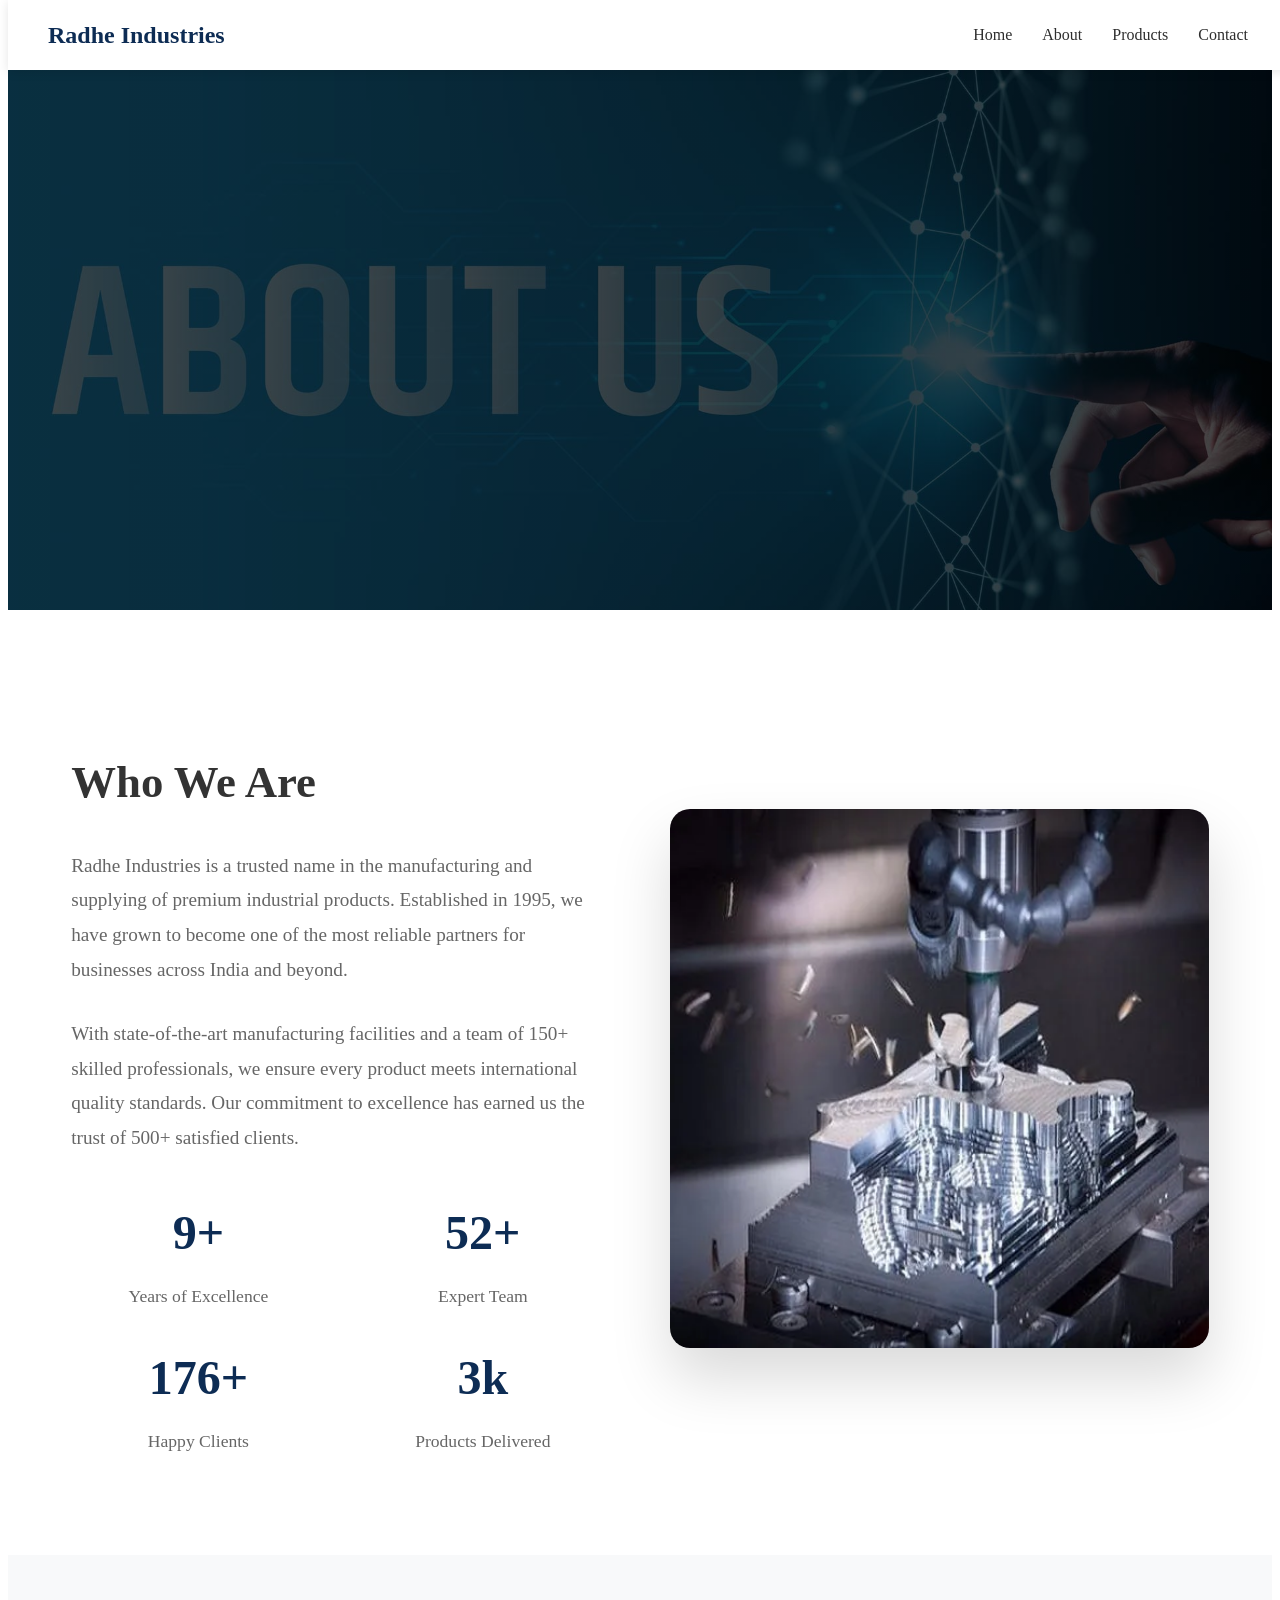
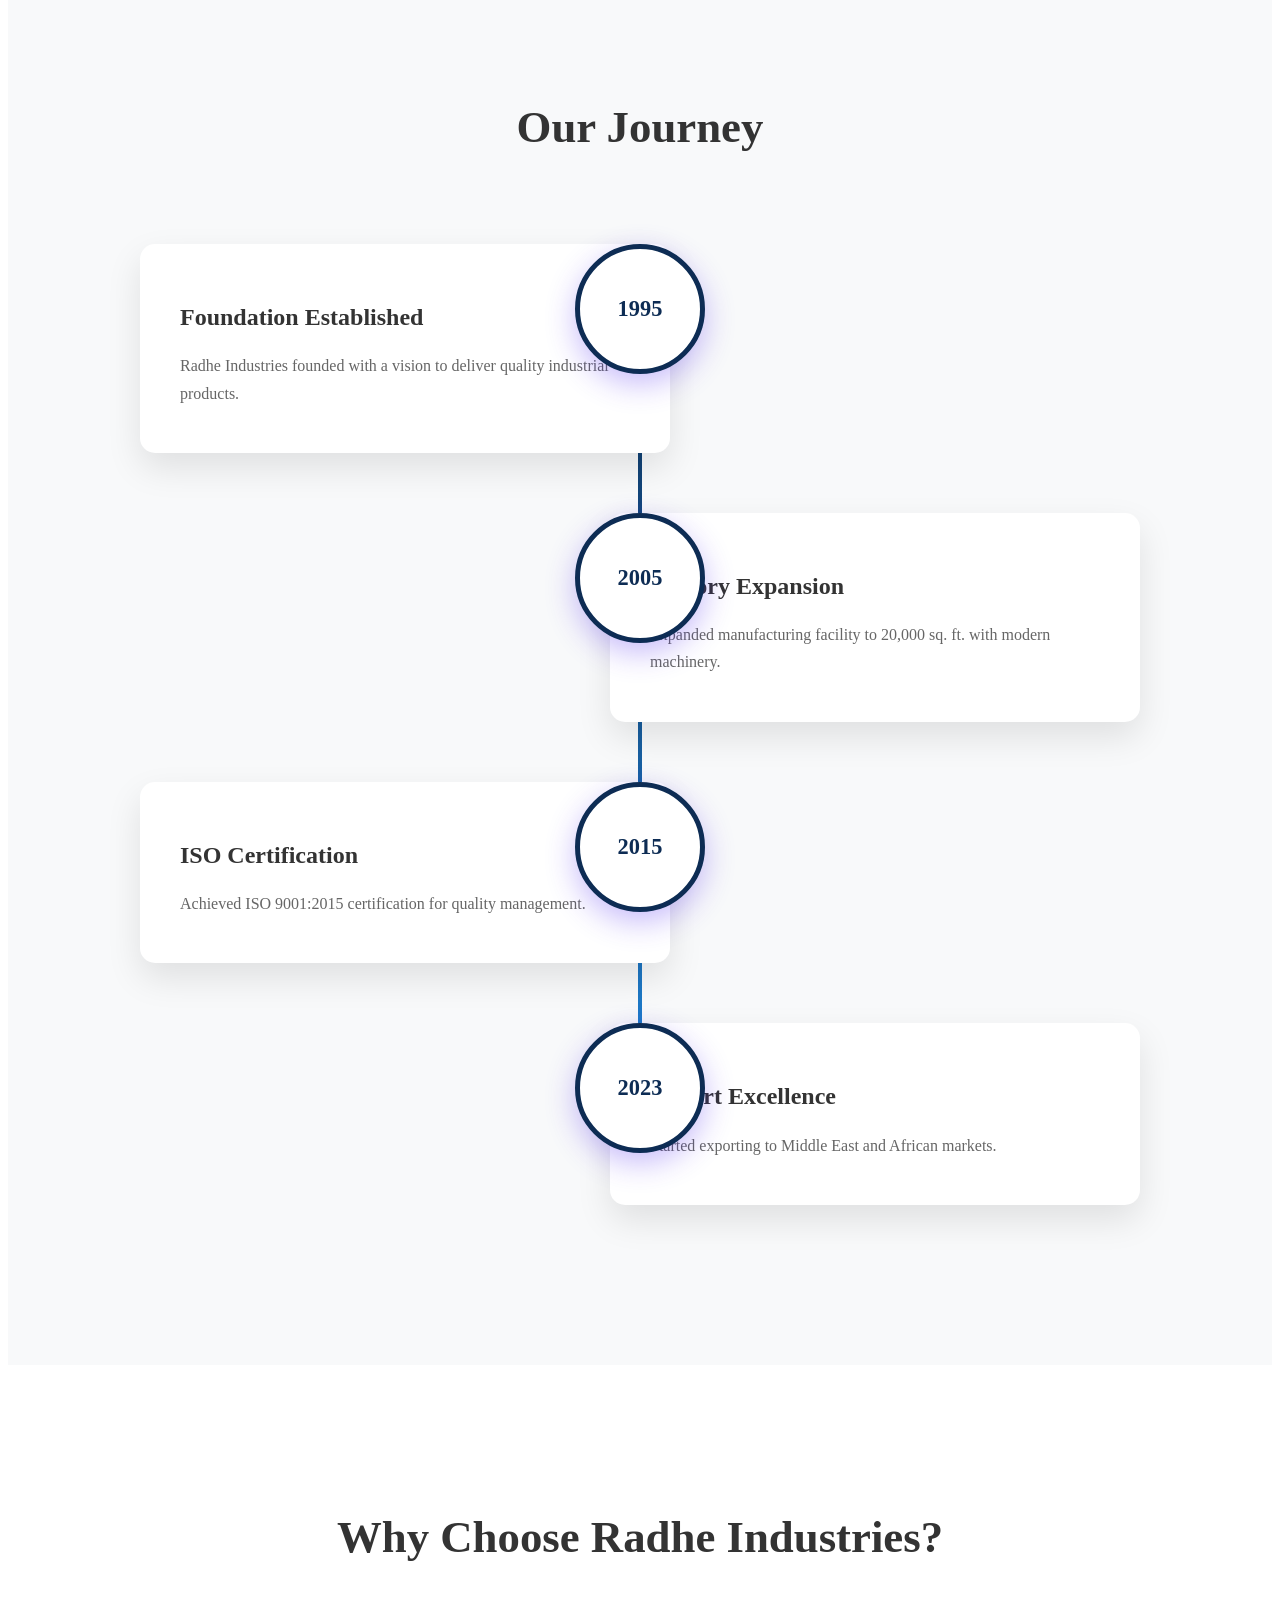
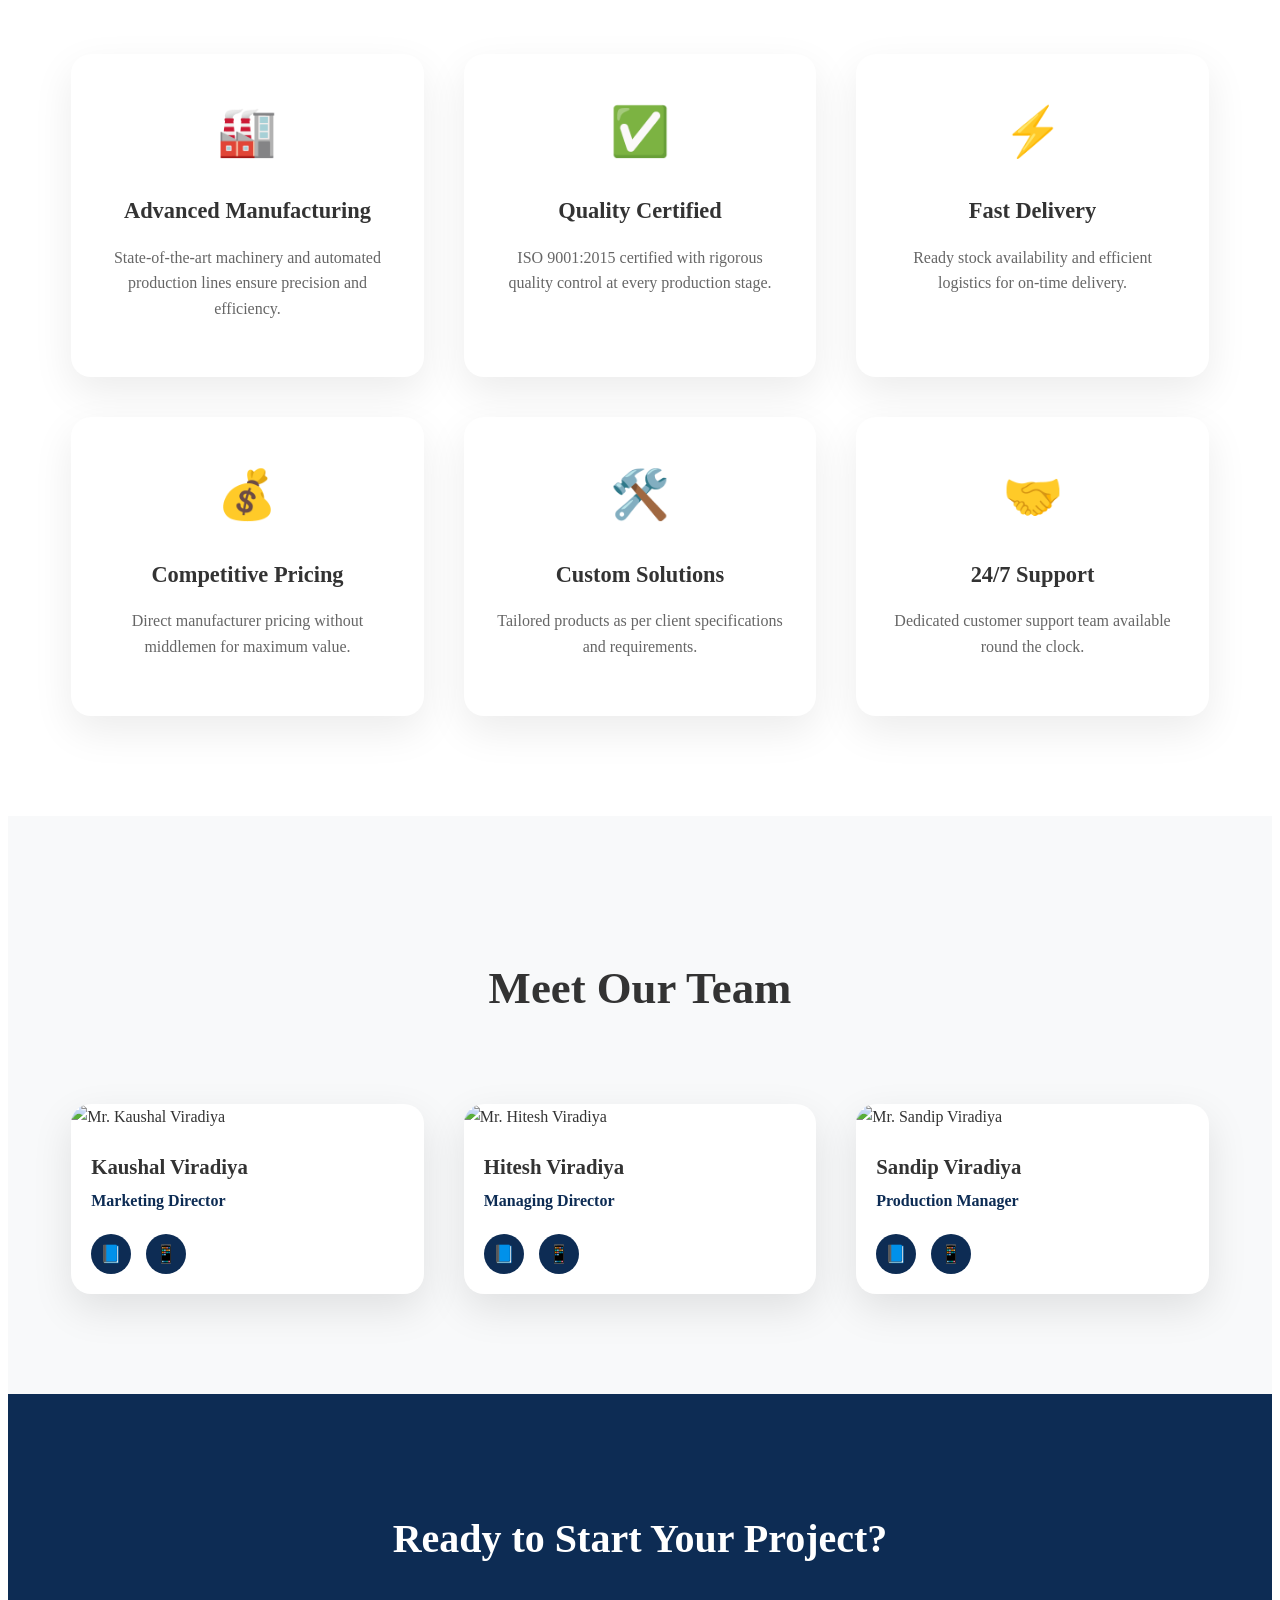
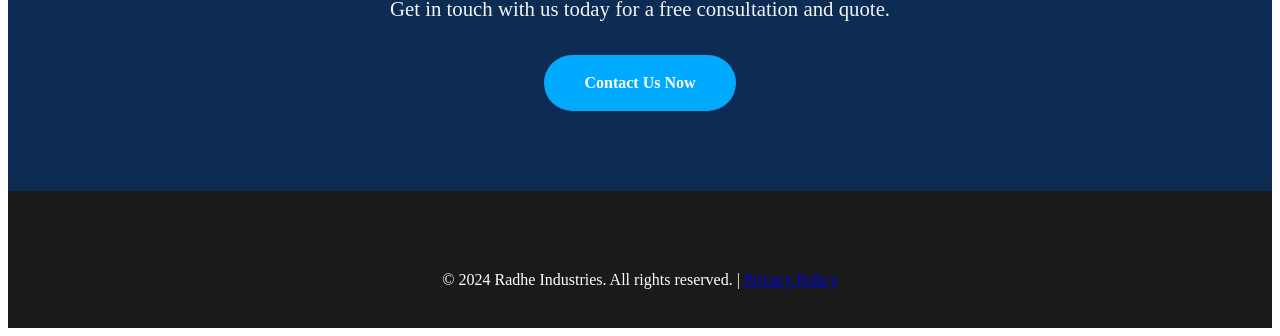
==== about.html @ 286223f5 "basic" ====
<!DOCTYPE html>
<html lang="en">
<head>
    <meta charset="UTF-8">
    <meta name="viewport" content="width=device-width, initial-scale=1.0">
    <title>About Us - Radhe Industries</title>
    <link rel="stylesheet" href="css/style.css">
    <link rel="stylesheet" href="css/about.css"> <!-- Additional about page styles -->
    <link href="https://fonts.googleapis.com/css2?family=Poppins:wght@300;400;600;700&display=swap" rel="stylesheet">
</head>
<body>
    <!-- Header (Same as index) -->
    <header>
        <nav class="navbar">
            <div class="nav-container">
                <div class="logo">
                    <h2>Radhe Industries</h2>
                </div>
                <ul class="nav-menu">
                    <li><a href="index.html#home">Home</a></li>
                    <li><a href="about.html" class="active">About</a></li>
                    <li><a href="product.html">Products</a></li>
                    <li><a href="contact.html">Contact</a></li>
                </ul>
                <div class="hamburger">
                    <span></span>
                    <span></span>
                    <span></span>
                </div>
            </div>
        </nav>
    </header>

    <!-- Hero About Section -->
    <section class="hero-about">
        <div class="hero-about-content">
            <!-- <h1>About Radhe Industries</h1>
            <p>Excellence in Manufacturing Since 1995</p> -->
            <!-- <div class="breadcrumb">
                <a href="index.html">Home</a> / <span>About Us</span>
            </div> -->
        </div>
    </section>

    <!-- Company Overview -->
    <section class="company-overview">
        <div class="container">
            <div class="overview-content">
                <div class="overview-text">
                    <h2>Who We Are</h2>
                    <p>Radhe Industries is a trusted name in the manufacturing and supplying of premium industrial products. Established in 1995, we have grown to become one of the most reliable partners for businesses across India and beyond.</p>
                    <p>With state-of-the-art manufacturing facilities and a team of 150+ skilled professionals, we ensure every product meets international quality standards. Our commitment to excellence has earned us the trust of 500+ satisfied clients.</p>
                    <div class="overview-stats">
                        <div class="stat-item">
                            <div class="stat-number" data-target="28">0</div>
                            <div class="stat-label">Years of Excellence</div>
                        </div>
                        <div class="stat-item">
                            <div class="stat-number" data-target="150">0</div>
                            <div class="stat-label">Expert Team</div>
                        </div>
                        <div class="stat-item">
                            <div class="stat-number" data-target="500">0</div>
                            <div class="stat-label">Happy Clients</div>
                        </div>
                        <div class="stat-item">
                            <div class="stat-number" data-target="10000">0</div>
                            <div class="stat-label">Products Delivered</div>
                        </div>
                    </div>
                </div>
                <div class="overview-image">
                    <img src="images/facility.jpg" alt="Radhe Industries Facility">
                </div>
            </div>
        </div>
    </section>

    <!-- Our Journey -->
    <section class="our-journey">
        <div class="container">
            <h2 class="section-title">Our Journey</h2>
            <div class="timeline">
                <div class="timeline-item" data-year="1995">
                    <div class="timeline-icon">
                        <span>1995</span>
                    </div>
                    <div class="timeline-content">
                        <h3>Foundation Established</h3>
                        <p>Radhe Industries founded with a vision to deliver quality industrial products.</p>
                    </div>
                </div>
                <div class="timeline-item" data-year="2005">
                    <div class="timeline-icon">
                        <span>2005</span>
                    </div>
                    <div class="timeline-content">
                        <h3>Factory Expansion</h3>
                        <p>Expanded manufacturing facility to 20,000 sq. ft. with modern machinery.</p>
                    </div>
                </div>
                <div class="timeline-item" data-year="2015">
                    <div class="timeline-icon">
                        <span>2015</span>
                    </div>
                    <div class="timeline-content">
                        <h3>ISO Certification</h3>
                        <p>Achieved ISO 9001:2015 certification for quality management.</p>
                    </div>
                </div>
                <div class="timeline-item" data-year="2023">
                    <div class="timeline-icon">
                        <span>2023</span>
                    </div>
                    <div class="timeline-content">
                        <h3>Export Excellence</h3>
                        <p>Started exporting to Middle East and African markets.</p>
                    </div>
                </div>
            </div>
        </div>
    </section>

    <!-- Why Choose Us -->
    <section class="why-choose-us">
        <div class="container">
            <h2 class="section-title">Why Choose Radhe Industries?</h2>
            <div class="features-grid">
                <div class="feature-card">
                    <div class="feature-icon">🏭</div>
                    <h3>Advanced Manufacturing</h3>
                    <p>State-of-the-art machinery and automated production lines ensure precision and efficiency.</p>
                </div>
                <div class="feature-card">
                    <div class="feature-icon">✅</div>
                    <h3>Quality Certified</h3>
                    <p>ISO 9001:2015 certified with rigorous quality control at every production stage.</p>
                </div>
                <div class="feature-card">
                    <div class="feature-icon">⚡</div>
                    <h3>Fast Delivery</h3>
                    <p>Ready stock availability and efficient logistics for on-time delivery.</p>
                </div>
                <div class="feature-card">
                    <div class="feature-icon">💰</div>
                    <h3>Competitive Pricing</h3>
                    <p>Direct manufacturer pricing without middlemen for maximum value.</p>
                </div>
                <div class="feature-card">
                    <div class="feature-icon">🛠️</div>
                    <h3>Custom Solutions</h3>
                    <p>Tailored products as per client specifications and requirements.</p>
                </div>
                <div class="feature-card">
                    <div class="feature-icon">🤝</div>
                    <h3>24/7 Support</h3>
                    <p>Dedicated customer support team available round the clock.</p>
                </div>
            </div>
        </div>
    </section>

    <!-- Our Team -->
    <section class="our-team">
        <div class="container">
            <h2 class="section-title">Meet Our Team</h2>
            <div class="team-grid">
                <div class="team-member">
                    <img src="images/team1.jpg" alt="Mr. Kaushal Viradiya">
                    <h3>Kaushal Viradiya</h3>
                    <p>Marketing Director</p>
                    <div class="social-links">
                        <a href="#">📘</a>
                        <a href="#">📱</a>
                    </div>
                </div>
                <div class="team-member">
                    <img src="images/team2.jpg" alt="Mr. Hitesh Viradiya">
                    <h3>Hitesh Viradiya</h3>
                    <p>Managing Director</p>
                    <div class="social-links">
                        <a href="#">📘</a>
                        <a href="#">📱</a>
                    </div>
                </div>
                <div class="team-member">
                    <img src="images/team3.jpg" alt="Mr. Sandip Viradiya">
                    <h3>Sandip Viradiya</h3>
                    <p>Production Manager</p>
                    <div class="social-links">
                        <a href="#">📘</a>
                        <a href="#">📱</a>
                    </div>
                </div>
            </div>
        </div>
    </section>

    <!-- CTA Section -->
    <section class="cta-section">
        <div class="container">
            <div class="cta-content">
                <h2>Ready to Start Your Project?</h2>
                <p>Get in touch with us today for a free consultation and quote.</p>
                <a href="contact.html" class="cta-btn">Contact Us Now</a>
            </div>
        </div>
    </section>

    <!-- Footer (Same as index) -->
    <footer>
        <div class="container">
            <p>&copy; 2024 Radhe Industries. All rights reserved. | <a href="index.html#privacy">Privacy Policy</a></p>
        </div>
    </footer>

    <script src="js/script.js"></script>
    <script src="js/about.js"></script>
</body>
</html>
---- css/style.css ----
/* * {
    margin: 0;
    padding: 0;
    box-sizing: border-box;
}

body {
    font-family: 'Poppins', sans-serif;
    line-height: 1.6;
    color: #333;
}

.container {
    max-width: 1200px;
    margin: 0 auto;
    padding: 0 20px;
} */

/* Hero Section */
/* .hero {
    height: 100vh;
    background: linear-gradient(rgba(0,0,0,0.5), rgba(0,0,0,0.5)), 
                url('../images/hero-bg.jpg');
    background-size: cover;
    background-position: center;
    display: flex;
    align-items: center;
    justify-content: center;
    text-align: center;
    color: white;
}

.hero-content h1 {
    font-size: 4rem;
    margin-bottom: 20px;
    animation: fadeInUp 1s ease;
}

.hero-content p {
    font-size: 1.5rem;
    margin-bottom: 30px;
    animation: fadeInUp 1s ease 0.2s both;
}

.cta-btn {
    display: inline-block;
    background: #e74c3c;
    color: white;
    padding: 15px 40px;
    text-decoration: none;
    border-radius: 50px;
    font-weight: 600;
    transition: all 0.3s;
    animation: fadeInUp 1s ease 0.4s both;
}

.cta-btn:hover {
    background: #c0392b;
    transform: translateY(-3px);
} */

/* About Section */
.about {
    padding: 100px 0;
    background: #f8f9fa;
}

.about h2 {
    text-align: center;
    font-size: 2.5rem;
    margin-bottom: 60px;
    color: #333;
}

.about-content {
    display: grid;
    grid-template-columns: 1fr 1fr;
    gap: 60px;
    align-items: center;
}

.about-text p {
    font-size: 1.2rem;
    margin-bottom: 40px;
    color: #666;
}

.stats {
    display: flex;
    gap: 30px;
}

.stat {
    text-align: center;
}

.stat h3 {
    font-size: 2.5rem;
    color: #e74c3c;
    margin-bottom: 10px;
}

.about-image img {
    width: 100%;
    border-radius: 10px;
    box-shadow: 0 20px 40px rgba(0,0,0,0.1);
}

/* Products Section */
.products {
    padding: 100px 0;
}

.products h2 {
    text-align: center;
    font-size: 2.5rem;
    margin-bottom: 60px;
    color: #333;
}

.products-grid {
    display: grid;
    grid-template-columns: repeat(auto-fit, minmax(350px, 1fr));
    gap: 40px;
}

.product-card {
    background: white;
    padding: 30px;
    border-radius: 15px;
    box-shadow: 0 15px 35px rgba(0,0,0,0.1);
    text-align: center;
    transition: transform 0.3s, box-shadow 0.3s;
}

.product-card:hover {
    transform: translateY(-10px);
    box-shadow: 0 25px 50px rgba(0,0,0,0.15);
}

.product-card img {
    width: 100%;
    height: 250px;
    object-fit: cover;
    border-radius: 10px;
    margin-bottom: 20px;
}

.product-card h3 {
    font-size: 1.5rem;
    margin-bottom: 15px;
    color: #333;
}

/* Contact Section */
.contact {
    padding: 100px 0;
    background: #f8f9fa;
}

.contact h2 {
    text-align: center;
    font-size: 2.5rem;
    margin-bottom: 60px;
    color: #333;
}

.contact-content {
    display: grid;
    grid-template-columns: 1fr 1fr;
    gap: 60px;
}

.contact-item {
    margin-bottom: 30px;
}

.contact-item h3 {
    font-size: 1.3rem;
    margin-bottom: 10px;
    color: #e74c3c;
}

/* .contact-form {
    display: flex;
    flex-direction: column;
    gap: 20px;
}

.contact-form input,
.contact-form textarea {
    padding: 15px;
    border: 2px solid #eee;
    border-radius: 10px;
    font-family: inherit;
    font-size: 1rem;
    transition: border-color 0.3s;
}

.contact-form input:focus,
.contact-form textarea:focus {
    outline: none;
    border-color: #e74c3c;
}

.contact-form button {
    background: #e74c3c;
    color: white;
    padding: 15px;
    border: none;
    border-radius: 10px;
    font-size: 1.1rem;
    font-weight: 600;
    cursor: pointer;
    transition: background 0.3s;
}

.contact-form button:hover {
    background: #c0392b;
} */

/* Footer */
footer {
    background: #333;
    color: white;
    text-align: center;
    padding: 30px 0;
}

/* Animations */
@keyframes fadeInUp {
    from {
        opacity: 0;
        transform: translateY(30px);
    }
    to {
        opacity: 1;
        transform: translateY(0);
    }
}

/* Responsive Design */
@media (max-width: 768px) {
    .hamburger {
        display: flex;
    }
    
    .nav-menu {
        position: fixed;
        left: -100%;
        top: 70px;
        flex-direction: column;
        background-color: white;
        width: 100%;
        text-align: center;
        transition: 0.3s;
        box-shadow: 0 10px 27px rgba(0,0,0,0.05);
        padding: 20px 0;
    }
    
    .nav-menu.active {
        left: 0;
    }
    
    .hero-content h1 {
        font-size: 2.5rem;
    }
    
    .about-content,
    .contact-content {
        grid-template-columns: 1fr;
        gap: 40px;
    }
    
    .stats {
        justify-content: center;
    }
}

/* FOOTER STYLES */
footer {
    background: #1a1a1a;
    color: white;
    padding: 60px 0 20px;
}

.footer-content {
    display: grid;
    grid-template-columns: repeat(auto-fit, minmax(250px, 1fr));
    gap: 40px;
    margin-bottom: 40px;
}

.footer-section h3,
.footer-section h4 {
    color: #e74c3c;
    margin-bottom: 20px;
}

.footer-section ul {
    list-style: none;
}

.footer-section ul li {
    margin-bottom: 10px;
}

.footer-section a {
    color: #ccc;
    text-decoration: none;
    transition: color 0.3s;
}

.footer-section a:hover {
    color: #e74c3c;
}

.footer-bottom {
    border-top: 1px solid #333;
    padding-top: 20px;
    text-align: center;
    color: #999;
}

.footer-bottom a {
    color: #e74c3c;
    text-decoration: none;
}

----------------------------------------------------------------

/* RESET */
* {
    margin: 0;
    padding: 0;
    box-sizing: border-box;
    font-family: 'Poppins', sans-serif;
}

body {
    line-height: 1.6;
    color: #333;
}

/* CONTAINER */
.container {
    width: 90%;
    max-width: 1200px;
    margin: auto;
}

/* NAVBAR */

 .navbar {
    background: #fffefe;
    box-shadow: 0 2px 10px rgba(0,0,0,0.1);
    position: fixed;
    width: 100%;
    top: 0;
    z-index: 1000;
}

.nav-container {
    max-width: 1200px;
    margin: 0 auto;
    padding: 0 20px;
    display: flex;
    justify-content: space-between;
    align-items: center;
    height: 70px;
}

.logo h2 {
    color: #0d2c54;
    font-weight: 700;
}

.nav-menu {
    display: flex;
    list-style: none;
    gap: 30px;
}

.nav-menu a {
    text-decoration: none;
    color: #2e2e2e;
    font-weight: 500;
    transition: color 0.3s;
}

.nav-menu a:hover {
    color: #0d2c54;
}

.hamburger {
    display: none;
    flex-direction: column;
    cursor: pointer;
}

.hamburger span {
    width: 25px;
    height: 3px;
    background: #333;
    margin: 3px 0;
    transition: 0.3s;
}

/* HERO SLIDER */
.hero-slider {
    position: relative;
    height: 85vh;
    overflow: hidden;
}

.slide {
    position: absolute;
    width: 100%;
    height: 100%;
    display: none;
    align-items: center;
    justify-content: center;
    text-align: center;
    color: #fff;
}

.slide.active {
    display: flex;
}

/* Background images */
.slide:nth-child(1) {
    background: linear-gradient(rgba(0,0,0,0.6), rgba(0,0,0,0.6)), url('../images/slider_image-1.jpg') center/cover;
}
.slide:nth-child(2) {
    background: linear-gradient(rgba(0,0,0,0.6), rgba(0,0,0,0.6)), url('../images/slider_image-2.jpg') center/cover;
}
.slide:nth-child(3) {
    background: linear-gradient(rgba(0,0,0,0.6), rgba(0,0,0,0.6)), url('../images/slider_image-3.jpg') center/cover;
}

.slide-content h1 {
    font-size: 48px;
    margin-bottom: 15px;
}

.slide-content p {
    font-size: 18px;
    margin-bottom: 20px;
}

/* SLIDER ARROWS FIXED */
.slider-arrows {
    position: absolute;
    top: 50%;
    left: 0;
    width: 100%;
    transform: translateY(-50%);
    z-index: 10;
    pointer-events: none; /* allows clicks only on buttons */
}

/* COMMON BUTTON STYLE */
.slider-arrows button {
    position: absolute;
    top: 50%;
    transform: translateY(-50%);
    
    background: rgba(0, 0, 0, 0.5);
    border: none;
    color: #fff;
    font-size: 20px;
    width: 45px;
    height: 45px;
    cursor: pointer;
    border-radius: 50%;
    transition: 0.3s;

    display: flex;
    align-items: center;
    justify-content: center;

    pointer-events: all; /* enable click */
}

/* LEFT ARROW */
.slider-arrows .prev {
    left: 20px;
}

/* RIGHT ARROW */
.slider-arrows .next {
    right: 20px;
}

.slider-arrows button:hover {
    background: #00aaff;
}

/* OPTIONAL: make arrows bigger like pro sites */
.slider-arrows button i {
    pointer-events: none;
}

/* BUTTON */
.cta-btn {
    display: inline-block;
    background: #00aaff;
    color: #fff;
    padding: 15px 40px;
    text-decoration: none;
    border-radius: 50px;
    font-weight: 600;
    transition: all 0.3s;
    animation: fadeInUp 1s ease 0.4s both;
}

.cta-btn:hover {
    background: #0077aa;
    transform: translateY(-3px);
}

/* STATS */
.stats-section {
    background: #f4f7fb;
    padding: 60px 0;
    text-align: center;
}

.stats-grid {
    display: grid;
    grid-template-columns: repeat(4, 1fr);
    gap: 30px;
}

.stat-number {
    font-size: 36px;
    color: #0d2c54;
    font-weight: 600;
}

.stat-label {
    margin-top: 10px;
}

/* PRODUCTS */
.products-section {
    padding: 70px 0;
}

.section-title {
    text-align: center;
    margin-bottom: 40px;
    font-size: 32px;
    color: #0d2c54;
}

.products-grid {
    display: grid;
    grid-template-columns: repeat(3, 1fr);
    gap: 25px;
}

.product-card {
    background: #fff;
    border-radius: 8px;
    overflow: hidden;
    transition: 0.3s;
    box-shadow: 0 5px 15px rgba(0,0,0,0.1);
}

.product-card img {
    width: 100%;
    height: 200px;
    object-fit: cover;
}

.product-info {
    padding: 15px;
}

.product-card:hover {
    transform: translateY(-8px);
}

/* FEATURES */
.why-choose-section {
    background: #f4f7fb;
    padding: 70px 0;
}

.features-grid {
    display: grid;
    grid-template-columns: repeat(4, 1fr);
    gap: 25px;
    text-align: center;
}

.feature-icon {
    font-size: 30px;
    color: #00aaff;
    margin-bottom: 10px;
}

/* CLIENTS */
.clients-section {
    padding: 60px 0;
    text-align: center;
}

.clients-slider {
    display: flex;
    justify-content: center;
    gap: 30px;
    flex-wrap: wrap;
}

.client-logo {
    width: 120px;
    opacity: 0.7;
    transition: 0.3s;
}

.client-logo:hover {
    opacity: 1;
}

/* CTA */
.cta-section {
    background: #0d2c54;
    color: #fff;
    text-align: center;
    padding: 60px 20px;
}

/* FOOTER */
.footer-simple {
    background: #111;
    color: #fff;
    padding: 20px 0;
}

.footer-content {
    display: flex;
    justify-content: space-between;
    align-items: center;
}

.footer-right a {
    color: #00aaff;
    text-decoration: none;
}

/* RESPONSIVE */
@media(max-width: 992px) {
    .products-grid,
    .features-grid,
    .stats-grid {
        grid-template-columns: repeat(2, 1fr);
    }
}

@media(max-width: 600px) {
    .products-grid,
    .features-grid,
    .stats-grid {
        grid-template-columns: 1fr;
    }

    .slide-content h1 {
        font-size: 28px;
    }
}
---- css/about.css ----
/* About Page Specific Styles */
.hero-about {
    height: 60vh;
    background: linear-gradient(rgba(0,0,0,0.7), rgba(0,0,0,0.7)), 
                url('../images/about_us_bg_image.jpg');
    background-size: cover;
    background-position: center;
    display: flex;
    align-items: center;
    justify-content: center;
    text-align: center;
    color: white;
    margin-top: 70px;
}

.hero-about-content h1 {
    font-size: 3.5rem;
    margin-bottom: 20px;
}

.hero-about-content p {
    font-size: 1.4rem;
    margin-bottom: 20px;
}

.breadcrumb {
    font-size: 1.1rem;
}

.breadcrumb a {
    color: rgba(255,255,255,0.8);
    text-decoration: none;
}

.breadcrumb a:hover {
    color: white;
}

/* Company Overview */
.company-overview {
    padding: 100px 0;
}

.overview-content {
    display: grid;
    grid-template-columns: 1fr 1fr;
    gap: 60px;
    align-items: center;
}

.overview-text h2 {
    font-size: 2.8rem;
    color: #333;
    margin-bottom: 30px;
}

.overview-text p {
    font-size: 1.2rem;
    color: #666;
    margin-bottom: 30px;
    line-height: 1.8;
}

.overview-stats {
    display: grid;
    grid-template-columns: repeat(auto-fit, minmax(200px, 1fr));
    gap: 30px;
    margin-top: 40px;
}

.stat-item {
    text-align: center;
}

.stat-number {
    font-size: 3rem;
    font-weight: 700;
    color: #0d2c54;
    margin-bottom: 10px;
}

.stat-label {
    color: #666;
    font-size: 1.1rem;
}

.overview-image img {
    width: 100%;
    border-radius: 20px;
    box-shadow: 0 30px 60px rgba(0,0,0,0.15);
}

/* Timeline */
.our-journey {
    padding: 100px 0;
    background: #f8f9fa;
}

.section-title {
    text-align: center;
    font-size: 2.8rem;
    color: #333;
    margin-bottom: 80px;
}

.timeline {
    position: relative;
    max-width: 1000px;
    margin: 0 auto;
}

.timeline::before {
    content: '';
    position: absolute;
    left: 50%;
    transform: translateX(-50%);
    width: 4px;
    height: 100%;
    background: linear-gradient(to bottom, #0d2c54, #218ce4);
}

.timeline-item {
    display: flex;
    margin-bottom: 60px;
    position: relative;
}

.timeline-item:nth-child(even) {
    flex-direction: row-reverse;
}

.timeline-icon {
    width: 120px;
    height: 120px;
    background: white;
    border: 5px solid #0d2c54;
    border-radius: 50%;
    display: flex;
    align-items: center;
    justify-content: center;
    position: absolute;
    left: 50%;
    transform: translateX(-50%);
    z-index: 2;
    box-shadow: 0 10px 30px rgba(74, 33, 238, 0.3);
}

.timeline-icon span {
    font-size: 1.4rem;
    font-weight: 700;
    color: #0d2c54;
}

.timeline-content {
    background: white;
    padding: 30px 40px;
    border-radius: 15px;
    box-shadow: 0 15px 35px rgba(0,0,0,0.1);
    width: 45%;
    position: relative;
}

.timeline-content h3 {
    font-size: 1.5rem;
    color: #333;
    margin-bottom: 15px;
}

.timeline-content p {
    color: #666;
    line-height: 1.7;
}

.timeline-item:nth-child(even) .timeline-content {
    margin-left: auto;
}

/* Features Grid */
.why-choose-us {
    padding: 100px 0;
}

.features-grid {
    display: grid;
    grid-template-columns: repeat(auto-fit, minmax(300px, 1fr));
    gap: 40px;
}

.feature-card {
    text-align: center;
    padding: 40px 30px;
    background: white;
    border-radius: 20px;
    box-shadow: 0 15px 40px rgba(0,0,0,0.08);
    transition: all 0.3s ease;
}

.feature-card:hover {
    transform: translateY(-10px);
    box-shadow: 0 25px 50px rgba(0,0,0,0.15);
}

.feature-icon {
    font-size: 3rem;
    margin-bottom: 20px;
}

.feature-card h3 {
    font-size: 1.4rem;
    color: #333;
    margin-bottom: 15px;
}

.feature-card p {
    color: #666;
}

/* Team Section */
.our-team {
    padding: 100px 0;
    background: #f8f9fa;
}

.team-grid {
    display: grid;
    grid-template-columns: repeat(auto-fit, minmax(280px, 1fr));
    gap: 40px;
}

.team-member {
    background: white;
    border-radius: 20px;
    overflow: hidden;
    box-shadow: 0 15px 40px rgba(0,0,0,0.1);
    transition: transform 0.3s ease;
}

.team-member:hover {
    transform: translateY(-10px);
}

.team-member img {
    width: 100%;
    height: 300px;
    object-fit: cover;
}

.team-member h3 {
    font-size: 1.3rem;
    color: #333;
    margin: 20px 0 5px 0;
    padding: 0 20px;
}

.team-member p {
    color: #0d2c54;
    font-weight: 600;
    padding: 0 20px 20px 20px;
    margin: 0;
}

.social-links {
    display: flex;
    gap: 15px;
    padding: 0 20px 20px 20px;
}

.social-links a {
    width: 40px;
    height: 40px;
    background: #0d2c54;
    color: white;
    display: flex;
    align-items: center;
    justify-content: center;
    border-radius: 50%;
    text-decoration: none;
    font-size: 1.1rem;
    transition: all 0.3s;
}

.social-links a:hover {
    background: #0d2c54;
    transform: scale(1.1);
}

/* CTA Section */
.cta-section {
    background: linear-gradient(135deg, #0d2c54, #0d2c54);
    color: white;
    padding: 80px 0;
    text-align: center;
}

.cta-content h2 {
    font-size: 2.5rem;
    margin-bottom: 20px;
}

.cta-content p {
    font-size: 1.3rem;
    margin-bottom: 30px;
    opacity: 0.95;
}

/* Responsive */
@media (max-width: 768px) {
    .hero-about-content h1 {
        font-size: 2.5rem;
    }
    
    .overview-content {
        grid-template-columns: 1fr;
        gap: 40px;
        text-align: center;
    }
    
    .timeline::before {
        left: 30px;
    }
    
    .timeline-item {
        flex-direction: column !important;
        margin-bottom: 40px;
    }
    
    .timeline-icon {
        position: relative;
        left: auto;
        transform: none;
        margin-bottom: 20px;
    }
    
    .timeline-content {
        width: 100%;
        margin-left: 0 !important;
    }
    
    .section-title {
        font-size: 2.2rem;
    }
}
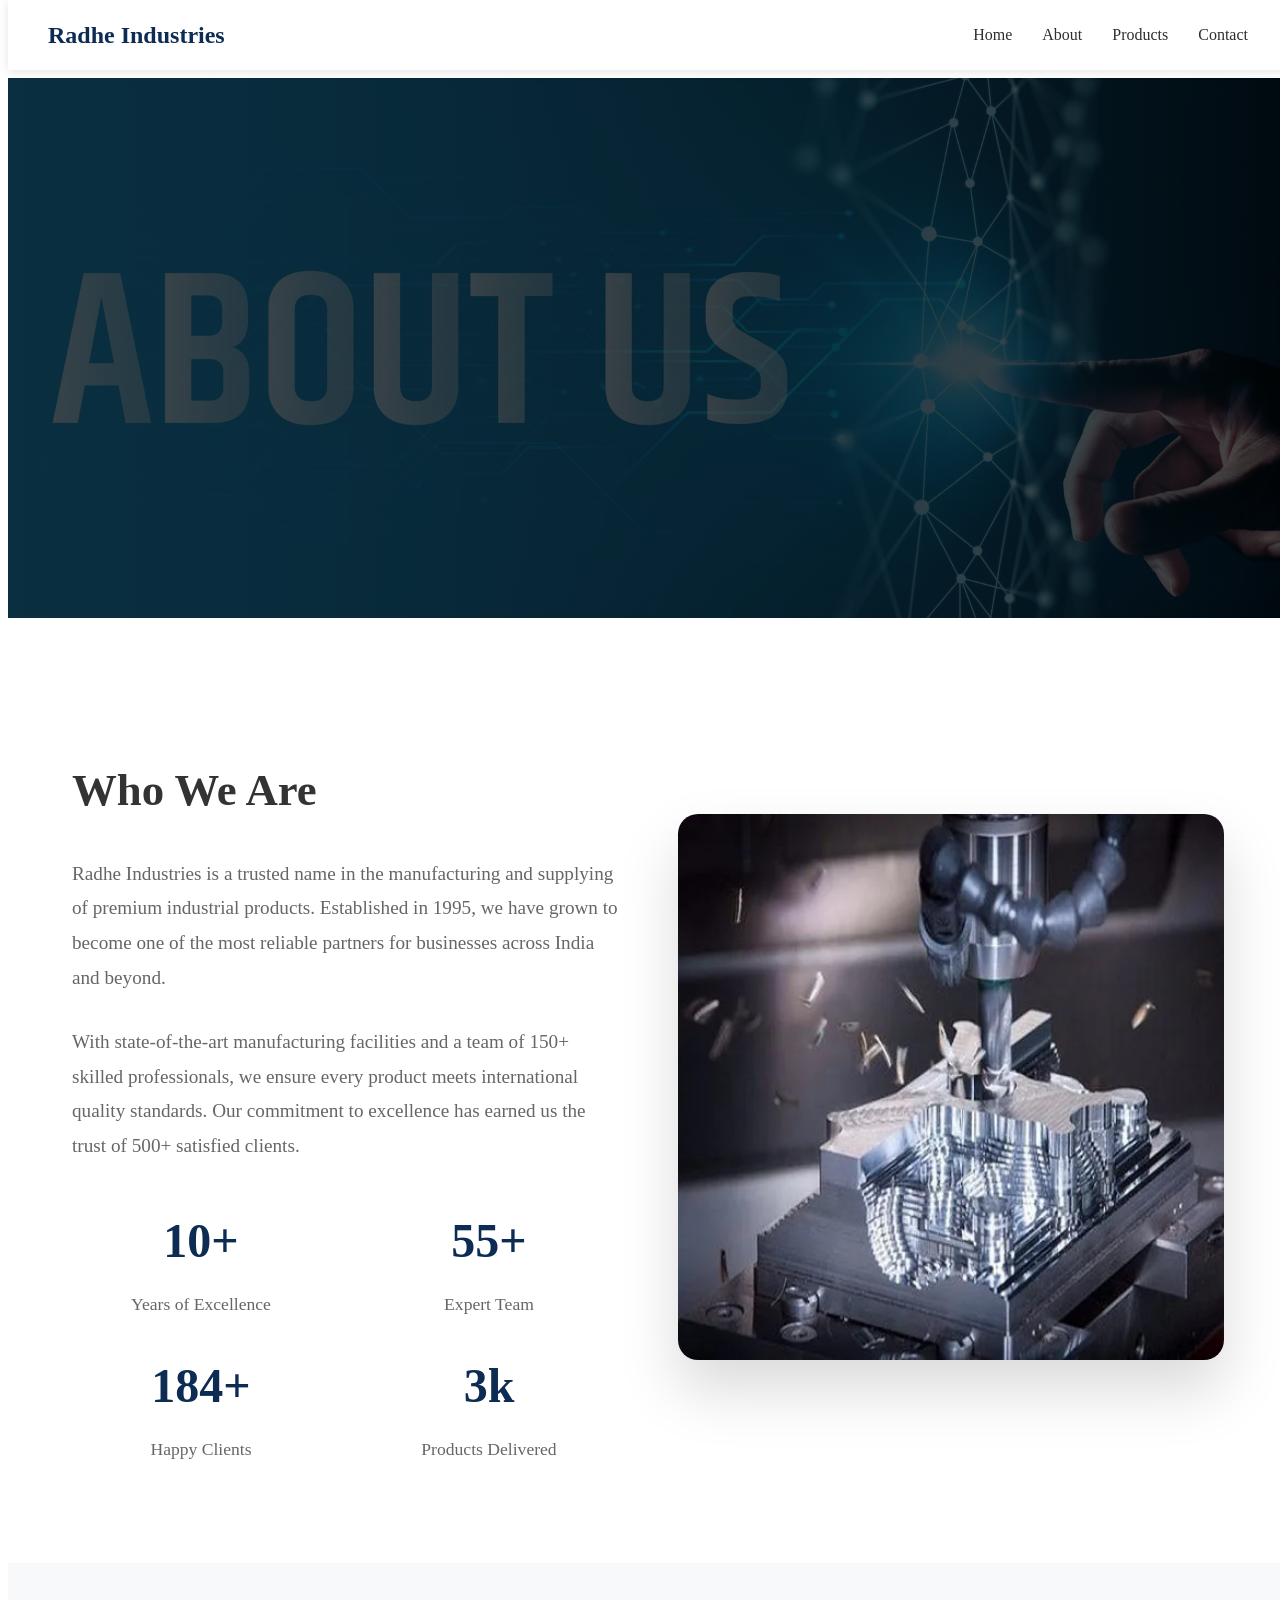
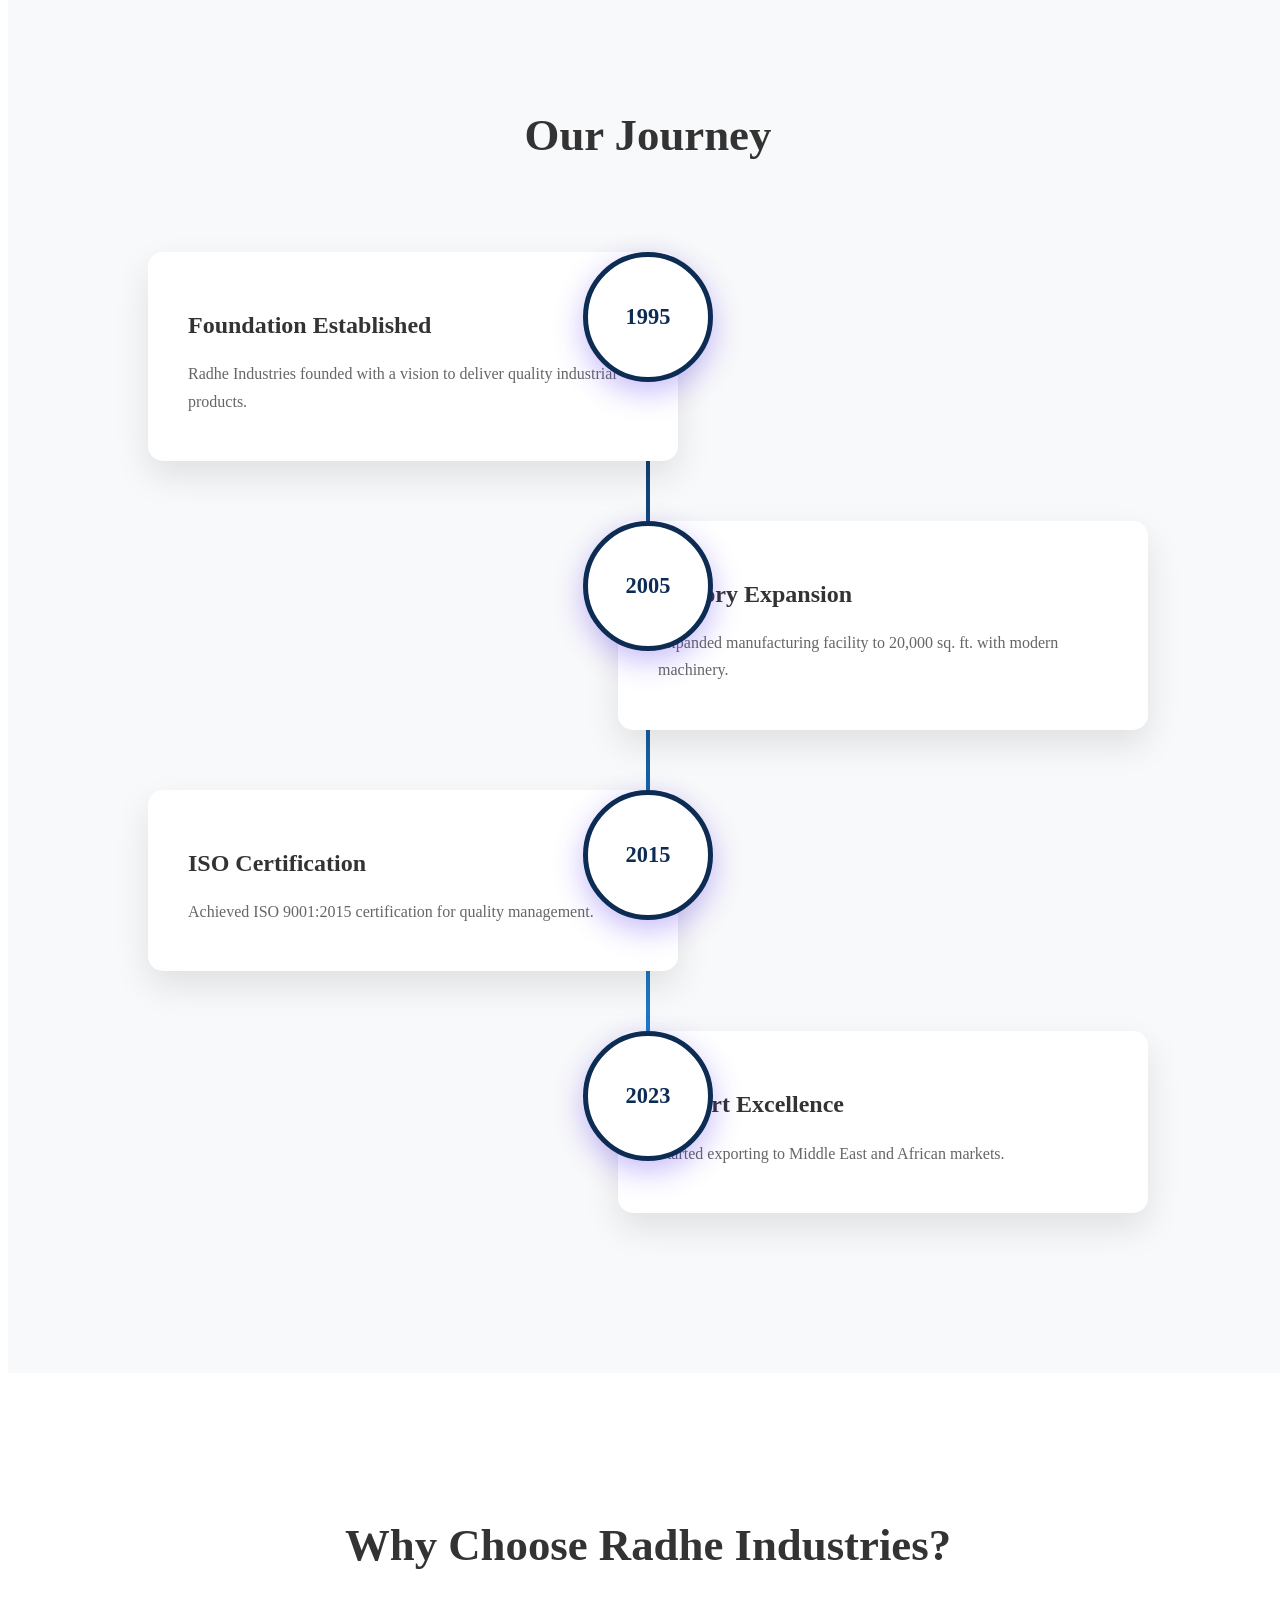
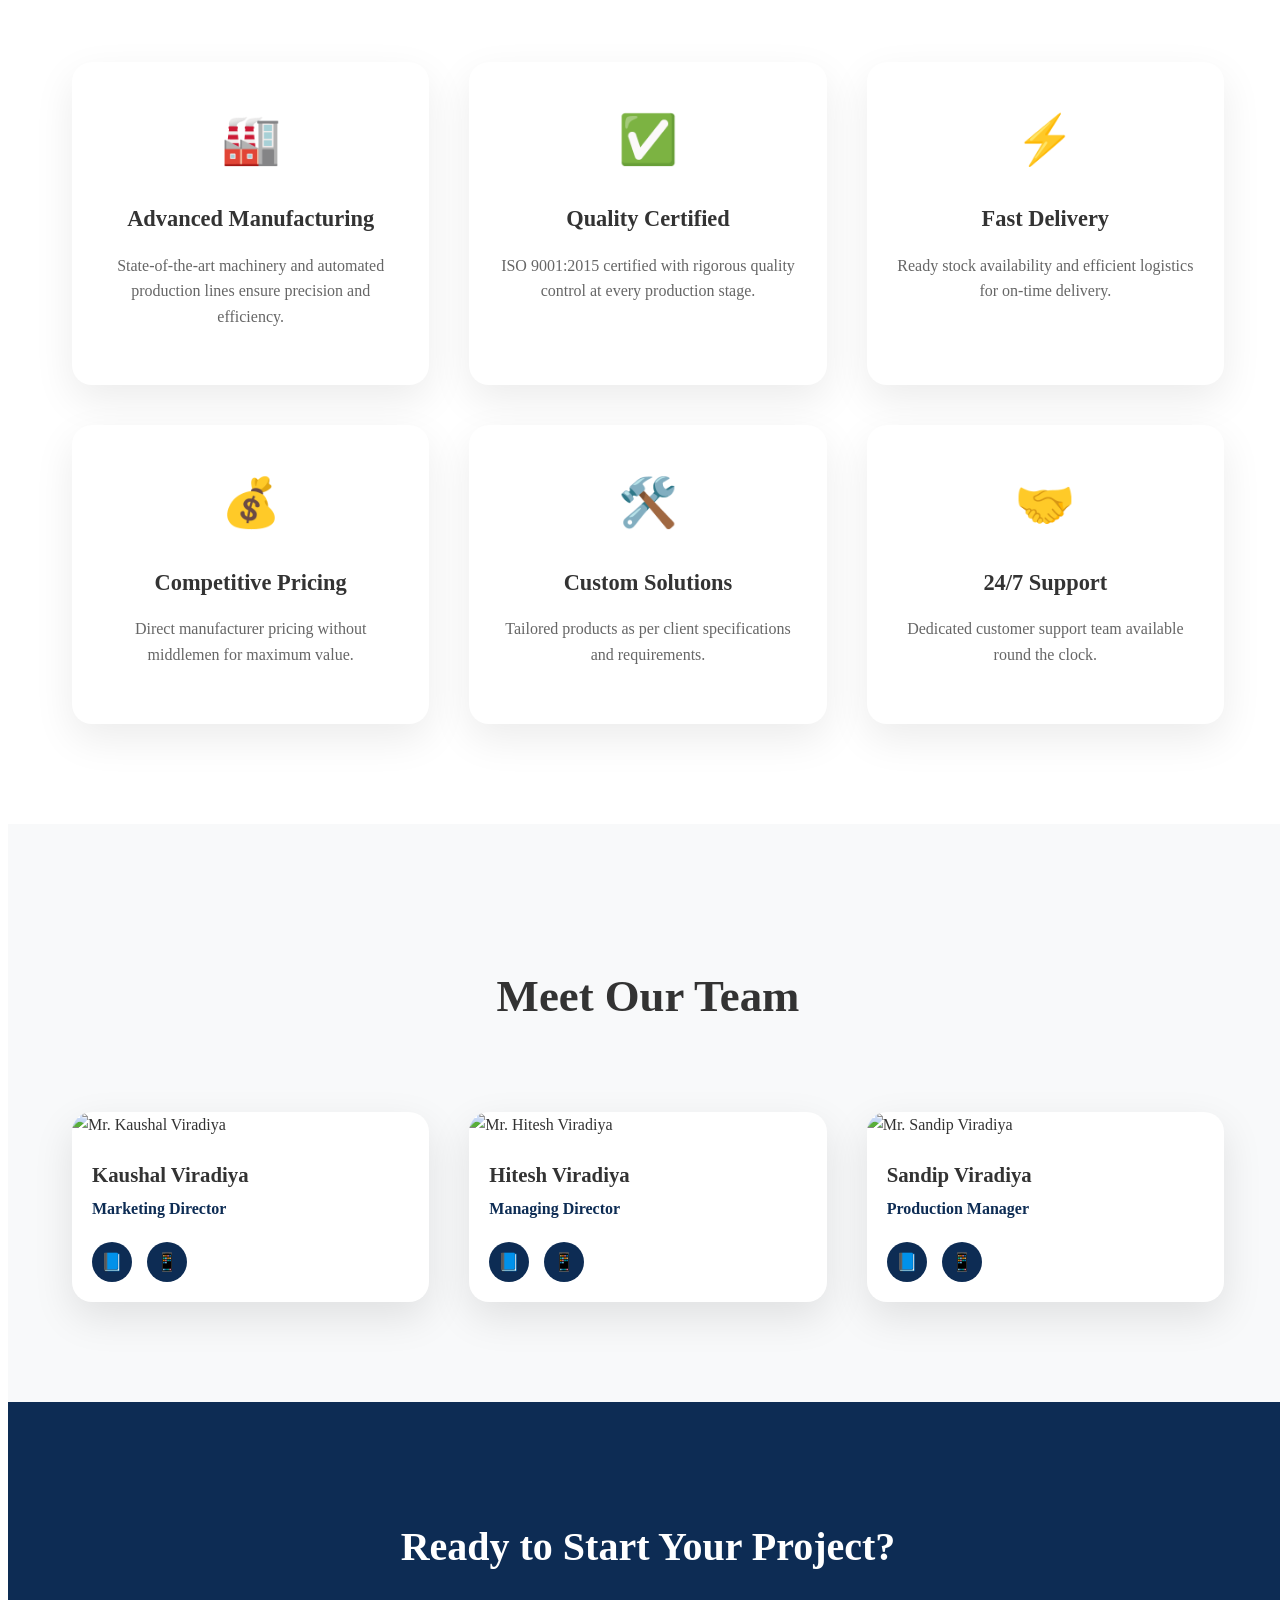
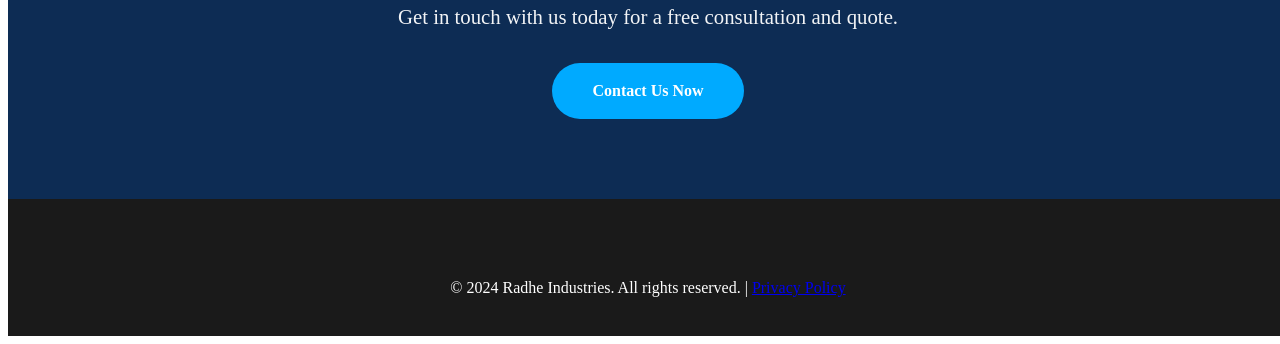
==== commit 8d55b679: "Initial commit" ====
--- a/about.html
+++ b/about.html
@@ -1,220 +1,220 @@
-<!DOCTYPE html>
-<html lang="en">
-<head>
-    <meta charset="UTF-8">
-    <meta name="viewport" content="width=device-width, initial-scale=1.0">
-    <title>About Us - Radhe Industries</title>
-    <link rel="stylesheet" href="css/style.css">
-    <link rel="stylesheet" href="css/about.css"> <!-- Additional about page styles -->
-    <link href="https://fonts.googleapis.com/css2?family=Poppins:wght@300;400;600;700&display=swap" rel="stylesheet">
-</head>
-<body>
-    <!-- Header (Same as index) -->
-    <header>
-        <nav class="navbar">
-            <div class="nav-container">
-                <div class="logo">
-                    <h2>Radhe Industries</h2>
-                </div>
-                <ul class="nav-menu">
-                    <li><a href="index.html#home">Home</a></li>
-                    <li><a href="about.html" class="active">About</a></li>
-                    <li><a href="product.html">Products</a></li>
-                    <li><a href="contact.html">Contact</a></li>
-                </ul>
-                <div class="hamburger">
-                    <span></span>
-                    <span></span>
-                    <span></span>
-                </div>
-            </div>
-        </nav>
-    </header>
-
-    <!-- Hero About Section -->
-    <section class="hero-about">
-        <div class="hero-about-content">
-            <!-- <h1>About Radhe Industries</h1>
-            <p>Excellence in Manufacturing Since 1995</p> -->
-            <!-- <div class="breadcrumb">
-                <a href="index.html">Home</a> / <span>About Us</span>
-            </div> -->
-        </div>
-    </section>
-
-    <!-- Company Overview -->
-    <section class="company-overview">
-        <div class="container">
-            <div class="overview-content">
-                <div class="overview-text">
-                    <h2>Who We Are</h2>
-                    <p>Radhe Industries is a trusted name in the manufacturing and supplying of premium industrial products. Established in 1995, we have grown to become one of the most reliable partners for businesses across India and beyond.</p>
-                    <p>With state-of-the-art manufacturing facilities and a team of 150+ skilled professionals, we ensure every product meets international quality standards. Our commitment to excellence has earned us the trust of 500+ satisfied clients.</p>
-                    <div class="overview-stats">
-                        <div class="stat-item">
-                            <div class="stat-number" data-target="28">0</div>
-                            <div class="stat-label">Years of Excellence</div>
-                        </div>
-                        <div class="stat-item">
-                            <div class="stat-number" data-target="150">0</div>
-                            <div class="stat-label">Expert Team</div>
-                        </div>
-                        <div class="stat-item">
-                            <div class="stat-number" data-target="500">0</div>
-                            <div class="stat-label">Happy Clients</div>
-                        </div>
-                        <div class="stat-item">
-                            <div class="stat-number" data-target="10000">0</div>
-                            <div class="stat-label">Products Delivered</div>
-                        </div>
-                    </div>
-                </div>
-                <div class="overview-image">
-                    <img src="images/facility.jpg" alt="Radhe Industries Facility">
-                </div>
-            </div>
-        </div>
-    </section>
-
-    <!-- Our Journey -->
-    <section class="our-journey">
-        <div class="container">
-            <h2 class="section-title">Our Journey</h2>
-            <div class="timeline">
-                <div class="timeline-item" data-year="1995">
-                    <div class="timeline-icon">
-                        <span>1995</span>
-                    </div>
-                    <div class="timeline-content">
-                        <h3>Foundation Established</h3>
-                        <p>Radhe Industries founded with a vision to deliver quality industrial products.</p>
-                    </div>
-                </div>
-                <div class="timeline-item" data-year="2005">
-                    <div class="timeline-icon">
-                        <span>2005</span>
-                    </div>
-                    <div class="timeline-content">
-                        <h3>Factory Expansion</h3>
-                        <p>Expanded manufacturing facility to 20,000 sq. ft. with modern machinery.</p>
-                    </div>
-                </div>
-                <div class="timeline-item" data-year="2015">
-                    <div class="timeline-icon">
-                        <span>2015</span>
-                    </div>
-                    <div class="timeline-content">
-                        <h3>ISO Certification</h3>
-                        <p>Achieved ISO 9001:2015 certification for quality management.</p>
-                    </div>
-                </div>
-                <div class="timeline-item" data-year="2023">
-                    <div class="timeline-icon">
-                        <span>2023</span>
-                    </div>
-                    <div class="timeline-content">
-                        <h3>Export Excellence</h3>
-                        <p>Started exporting to Middle East and African markets.</p>
-                    </div>
-                </div>
-            </div>
-        </div>
-    </section>
-
-    <!-- Why Choose Us -->
-    <section class="why-choose-us">
-        <div class="container">
-            <h2 class="section-title">Why Choose Radhe Industries?</h2>
-            <div class="features-grid">
-                <div class="feature-card">
-                    <div class="feature-icon">🏭</div>
-                    <h3>Advanced Manufacturing</h3>
-                    <p>State-of-the-art machinery and automated production lines ensure precision and efficiency.</p>
-                </div>
-                <div class="feature-card">
-                    <div class="feature-icon">✅</div>
-                    <h3>Quality Certified</h3>
-                    <p>ISO 9001:2015 certified with rigorous quality control at every production stage.</p>
-                </div>
-                <div class="feature-card">
-                    <div class="feature-icon">⚡</div>
-                    <h3>Fast Delivery</h3>
-                    <p>Ready stock availability and efficient logistics for on-time delivery.</p>
-                </div>
-                <div class="feature-card">
-                    <div class="feature-icon">💰</div>
-                    <h3>Competitive Pricing</h3>
-                    <p>Direct manufacturer pricing without middlemen for maximum value.</p>
-                </div>
-                <div class="feature-card">
-                    <div class="feature-icon">🛠️</div>
-                    <h3>Custom Solutions</h3>
-                    <p>Tailored products as per client specifications and requirements.</p>
-                </div>
-                <div class="feature-card">
-                    <div class="feature-icon">🤝</div>
-                    <h3>24/7 Support</h3>
-                    <p>Dedicated customer support team available round the clock.</p>
-                </div>
-            </div>
-        </div>
-    </section>
-
-    <!-- Our Team -->
-    <section class="our-team">
-        <div class="container">
-            <h2 class="section-title">Meet Our Team</h2>
-            <div class="team-grid">
-                <div class="team-member">
-                    <img src="images/team1.jpg" alt="Mr. Kaushal Viradiya">
-                    <h3>Kaushal Viradiya</h3>
-                    <p>Marketing Director</p>
-                    <div class="social-links">
-                        <a href="#">📘</a>
-                        <a href="#">📱</a>
-                    </div>
-                </div>
-                <div class="team-member">
-                    <img src="images/team2.jpg" alt="Mr. Hitesh Viradiya">
-                    <h3>Hitesh Viradiya</h3>
-                    <p>Managing Director</p>
-                    <div class="social-links">
-                        <a href="#">📘</a>
-                        <a href="#">📱</a>
-                    </div>
-                </div>
-                <div class="team-member">
-                    <img src="images/team3.jpg" alt="Mr. Sandip Viradiya">
-                    <h3>Sandip Viradiya</h3>
-                    <p>Production Manager</p>
-                    <div class="social-links">
-                        <a href="#">📘</a>
-                        <a href="#">📱</a>
-                    </div>
-                </div>
-            </div>
-        </div>
-    </section>
-
-    <!-- CTA Section -->
-    <section class="cta-section">
-        <div class="container">
-            <div class="cta-content">
-                <h2>Ready to Start Your Project?</h2>
-                <p>Get in touch with us today for a free consultation and quote.</p>
-                <a href="contact.html" class="cta-btn">Contact Us Now</a>
-            </div>
-        </div>
-    </section>
-
-    <!-- Footer (Same as index) -->
-    <footer>
-        <div class="container">
-            <p>&copy; 2024 Radhe Industries. All rights reserved. | <a href="index.html#privacy">Privacy Policy</a></p>
-        </div>
-    </footer>
-
-    <script src="js/script.js"></script>
-    <script src="js/about.js"></script>
-</body>
+<!DOCTYPE html>
+<html lang="en">
+<head>
+    <meta charset="UTF-8">
+    <meta name="viewport" content="width=device-width, initial-scale=1.0">
+    <title>About Us - Radhe Industries</title>
+    <link rel="stylesheet" href="css/style.css">
+    <link rel="stylesheet" href="css/about.css"> <!-- Additional about page styles -->
+    <link href="https://fonts.googleapis.com/css2?family=Poppins:wght@300;400;600;700&display=swap" rel="stylesheet">
+</head>
+<body>
+    <!-- Header (Same as index) -->
+    <header>
+        <nav class="navbar">
+            <div class="nav-container">
+                <div class="logo">
+                    <h2>Radhe Industries</h2>
+                </div>
+                <ul class="nav-menu">
+                    <li><a href="index.html#home">Home</a></li>
+                    <li><a href="about.html" class="active">About</a></li>
+                    <li><a href="product.html">Products</a></li>
+                    <li><a href="contact.html">Contact</a></li>
+                </ul>
+                <div class="hamburger">
+                    <span></span>
+                    <span></span>
+                    <span></span>
+                </div>
+            </div>
+        </nav>
+    </header>
+
+    <!-- Hero About Section -->
+    <section class="hero-about">
+        <div class="hero-about-content">
+            <!-- <h1>About Radhe Industries</h1>
+            <p>Excellence in Manufacturing Since 1995</p> -->
+            <!-- <div class="breadcrumb">
+                <a href="index.html">Home</a> / <span>About Us</span>
+            </div> -->
+        </div>
+    </section>
+
+    <!-- Company Overview -->
+    <section class="company-overview">
+        <div class="container">
+            <div class="overview-content">
+                <div class="overview-text">
+                    <h2>Who We Are</h2>
+                    <p>Radhe Industries is a trusted name in the manufacturing and supplying of premium industrial products. Established in 1995, we have grown to become one of the most reliable partners for businesses across India and beyond.</p>
+                    <p>With state-of-the-art manufacturing facilities and a team of 150+ skilled professionals, we ensure every product meets international quality standards. Our commitment to excellence has earned us the trust of 500+ satisfied clients.</p>
+                    <div class="overview-stats">
+                        <div class="stat-item">
+                            <div class="stat-number" data-target="28">0</div>
+                            <div class="stat-label">Years of Excellence</div>
+                        </div>
+                        <div class="stat-item">
+                            <div class="stat-number" data-target="150">0</div>
+                            <div class="stat-label">Expert Team</div>
+                        </div>
+                        <div class="stat-item">
+                            <div class="stat-number" data-target="500">0</div>
+                            <div class="stat-label">Happy Clients</div>
+                        </div>
+                        <div class="stat-item">
+                            <div class="stat-number" data-target="10000">0</div>
+                            <div class="stat-label">Products Delivered</div>
+                        </div>
+                    </div>
+                </div>
+                <div class="overview-image">
+                    <img src="images/facility.jpg" alt="Radhe Industries Facility">
+                </div>
+            </div>
+        </div>
+    </section>
+
+    <!-- Our Journey -->
+    <section class="our-journey">
+        <div class="container">
+            <h2 class="section-title">Our Journey</h2>
+            <div class="timeline">
+                <div class="timeline-item" data-year="1995">
+                    <div class="timeline-icon">
+                        <span>1995</span>
+                    </div>
+                    <div class="timeline-content">
+                        <h3>Foundation Established</h3>
+                        <p>Radhe Industries founded with a vision to deliver quality industrial products.</p>
+                    </div>
+                </div>
+                <div class="timeline-item" data-year="2005">
+                    <div class="timeline-icon">
+                        <span>2005</span>
+                    </div>
+                    <div class="timeline-content">
+                        <h3>Factory Expansion</h3>
+                        <p>Expanded manufacturing facility to 20,000 sq. ft. with modern machinery.</p>
+                    </div>
+                </div>
+                <div class="timeline-item" data-year="2015">
+                    <div class="timeline-icon">
+                        <span>2015</span>
+                    </div>
+                    <div class="timeline-content">
+                        <h3>ISO Certification</h3>
+                        <p>Achieved ISO 9001:2015 certification for quality management.</p>
+                    </div>
+                </div>
+                <div class="timeline-item" data-year="2023">
+                    <div class="timeline-icon">
+                        <span>2023</span>
+                    </div>
+                    <div class="timeline-content">
+                        <h3>Export Excellence</h3>
+                        <p>Started exporting to Middle East and African markets.</p>
+                    </div>
+                </div>
+            </div>
+        </div>
+    </section>
+
+    <!-- Why Choose Us -->
+    <section class="why-choose-us">
+        <div class="container">
+            <h2 class="section-title">Why Choose Radhe Industries?</h2>
+            <div class="features-grid">
+                <div class="feature-card">
+                    <div class="feature-icon">🏭</div>
+                    <h3>Advanced Manufacturing</h3>
+                    <p>State-of-the-art machinery and automated production lines ensure precision and efficiency.</p>
+                </div>
+                <div class="feature-card">
+                    <div class="feature-icon">✅</div>
+                    <h3>Quality Certified</h3>
+                    <p>ISO 9001:2015 certified with rigorous quality control at every production stage.</p>
+                </div>
+                <div class="feature-card">
+                    <div class="feature-icon">⚡</div>
+                    <h3>Fast Delivery</h3>
+                    <p>Ready stock availability and efficient logistics for on-time delivery.</p>
+                </div>
+                <div class="feature-card">
+                    <div class="feature-icon">💰</div>
+                    <h3>Competitive Pricing</h3>
+                    <p>Direct manufacturer pricing without middlemen for maximum value.</p>
+                </div>
+                <div class="feature-card">
+                    <div class="feature-icon">🛠️</div>
+                    <h3>Custom Solutions</h3>
+                    <p>Tailored products as per client specifications and requirements.</p>
+                </div>
+                <div class="feature-card">
+                    <div class="feature-icon">🤝</div>
+                    <h3>24/7 Support</h3>
+                    <p>Dedicated customer support team available round the clock.</p>
+                </div>
+            </div>
+        </div>
+    </section>
+
+    <!-- Our Team -->
+    <section class="our-team">
+        <div class="container">
+            <h2 class="section-title">Meet Our Team</h2>
+            <div class="team-grid">
+                <div class="team-member">
+                    <img src="images/team1.jpg" alt="Mr. Kaushal Viradiya">
+                    <h3>Kaushal Viradiya</h3>
+                    <p>Marketing Director</p>
+                    <div class="social-links">
+                        <a href="#">📘</a>
+                        <a href="#">📱</a>
+                    </div>
+                </div>
+                <div class="team-member">
+                    <img src="images/team2.jpg" alt="Mr. Hitesh Viradiya">
+                    <h3>Hitesh Viradiya</h3>
+                    <p>Managing Director</p>
+                    <div class="social-links">
+                        <a href="#">📘</a>
+                        <a href="#">📱</a>
+                    </div>
+                </div>
+                <div class="team-member">
+                    <img src="images/team3.jpg" alt="Mr. Sandip Viradiya">
+                    <h3>Sandip Viradiya</h3>
+                    <p>Production Manager</p>
+                    <div class="social-links">
+                        <a href="#">📘</a>
+                        <a href="#">📱</a>
+                    </div>
+                </div>
+            </div>
+        </div>
+    </section>
+
+    <!-- CTA Section -->
+    <section class="cta-section">
+        <div class="container">
+            <div class="cta-content">
+                <h2>Ready to Start Your Project?</h2>
+                <p>Get in touch with us today for a free consultation and quote.</p>
+                <a href="contact.html" class="cta-btn">Contact Us Now</a>
+            </div>
+        </div>
+    </section>
+
+    <!-- Footer (Same as index) -->
+    <footer>
+        <div class="container">
+            <p>&copy; 2024 Radhe Industries. All rights reserved. | <a href="index.html#privacy">Privacy Policy</a></p>
+        </div>
+    </footer>
+
+    <script src="js/script.js"></script>
+    <script src="js/about.js"></script>
+</body>
 </html>
--- a/css/style.css
+++ b/css/style.css
@@ -1,673 +1,740 @@
-/* * {
-    margin: 0;
-    padding: 0;
-    box-sizing: border-box;
-}
-
-body {
-    font-family: 'Poppins', sans-serif;
-    line-height: 1.6;
-    color: #333;
-}
-
-.container {
-    max-width: 1200px;
-    margin: 0 auto;
-    padding: 0 20px;
-} */
-
-/* Hero Section */
-/* .hero {
-    height: 100vh;
-    background: linear-gradient(rgba(0,0,0,0.5), rgba(0,0,0,0.5)), 
-                url('../images/hero-bg.jpg');
-    background-size: cover;
-    background-position: center;
-    display: flex;
-    align-items: center;
-    justify-content: center;
-    text-align: center;
-    color: white;
-}
-
-.hero-content h1 {
-    font-size: 4rem;
-    margin-bottom: 20px;
-    animation: fadeInUp 1s ease;
-}
-
-.hero-content p {
-    font-size: 1.5rem;
-    margin-bottom: 30px;
-    animation: fadeInUp 1s ease 0.2s both;
-}
-
-.cta-btn {
-    display: inline-block;
-    background: #e74c3c;
-    color: white;
-    padding: 15px 40px;
-    text-decoration: none;
-    border-radius: 50px;
-    font-weight: 600;
-    transition: all 0.3s;
-    animation: fadeInUp 1s ease 0.4s both;
-}
-
-.cta-btn:hover {
-    background: #c0392b;
-    transform: translateY(-3px);
-} */
-
-/* About Section */
-.about {
-    padding: 100px 0;
-    background: #f8f9fa;
-}
-
-.about h2 {
-    text-align: center;
-    font-size: 2.5rem;
-    margin-bottom: 60px;
-    color: #333;
-}
-
-.about-content {
-    display: grid;
-    grid-template-columns: 1fr 1fr;
-    gap: 60px;
-    align-items: center;
-}
-
-.about-text p {
-    font-size: 1.2rem;
-    margin-bottom: 40px;
-    color: #666;
-}
-
-.stats {
-    display: flex;
-    gap: 30px;
-}
-
-.stat {
-    text-align: center;
-}
-
-.stat h3 {
-    font-size: 2.5rem;
-    color: #e74c3c;
-    margin-bottom: 10px;
-}
-
-.about-image img {
-    width: 100%;
-    border-radius: 10px;
-    box-shadow: 0 20px 40px rgba(0,0,0,0.1);
-}
-
-/* Products Section */
-.products {
-    padding: 100px 0;
-}
-
-.products h2 {
-    text-align: center;
-    font-size: 2.5rem;
-    margin-bottom: 60px;
-    color: #333;
-}
-
-.products-grid {
-    display: grid;
-    grid-template-columns: repeat(auto-fit, minmax(350px, 1fr));
-    gap: 40px;
-}
-
-.product-card {
-    background: white;
-    padding: 30px;
-    border-radius: 15px;
-    box-shadow: 0 15px 35px rgba(0,0,0,0.1);
-    text-align: center;
-    transition: transform 0.3s, box-shadow 0.3s;
-}
-
-.product-card:hover {
-    transform: translateY(-10px);
-    box-shadow: 0 25px 50px rgba(0,0,0,0.15);
-}
-
-.product-card img {
-    width: 100%;
-    height: 250px;
-    object-fit: cover;
-    border-radius: 10px;
-    margin-bottom: 20px;
-}
-
-.product-card h3 {
-    font-size: 1.5rem;
-    margin-bottom: 15px;
-    color: #333;
-}
-
-/* Contact Section */
-.contact {
-    padding: 100px 0;
-    background: #f8f9fa;
-}
-
-.contact h2 {
-    text-align: center;
-    font-size: 2.5rem;
-    margin-bottom: 60px;
-    color: #333;
-}
-
-.contact-content {
-    display: grid;
-    grid-template-columns: 1fr 1fr;
-    gap: 60px;
-}
-
-.contact-item {
-    margin-bottom: 30px;
-}
-
-.contact-item h3 {
-    font-size: 1.3rem;
-    margin-bottom: 10px;
-    color: #e74c3c;
-}
-
-/* .contact-form {
-    display: flex;
-    flex-direction: column;
-    gap: 20px;
-}
-
-.contact-form input,
-.contact-form textarea {
-    padding: 15px;
-    border: 2px solid #eee;
-    border-radius: 10px;
-    font-family: inherit;
-    font-size: 1rem;
-    transition: border-color 0.3s;
-}
-
-.contact-form input:focus,
-.contact-form textarea:focus {
-    outline: none;
-    border-color: #e74c3c;
-}
-
-.contact-form button {
-    background: #e74c3c;
-    color: white;
-    padding: 15px;
-    border: none;
-    border-radius: 10px;
-    font-size: 1.1rem;
-    font-weight: 600;
-    cursor: pointer;
-    transition: background 0.3s;
-}
-
-.contact-form button:hover {
-    background: #c0392b;
-} */
-
-/* Footer */
-footer {
-    background: #333;
-    color: white;
-    text-align: center;
-    padding: 30px 0;
-}
-
-/* Animations */
-@keyframes fadeInUp {
-    from {
-        opacity: 0;
-        transform: translateY(30px);
-    }
-    to {
-        opacity: 1;
-        transform: translateY(0);
-    }
-}
-
-/* Responsive Design */
-@media (max-width: 768px) {
-    .hamburger {
-        display: flex;
-    }
-    
-    .nav-menu {
-        position: fixed;
-        left: -100%;
-        top: 70px;
-        flex-direction: column;
-        background-color: white;
-        width: 100%;
-        text-align: center;
-        transition: 0.3s;
-        box-shadow: 0 10px 27px rgba(0,0,0,0.05);
-        padding: 20px 0;
-    }
-    
-    .nav-menu.active {
-        left: 0;
-    }
-    
-    .hero-content h1 {
-        font-size: 2.5rem;
-    }
-    
-    .about-content,
-    .contact-content {
-        grid-template-columns: 1fr;
-        gap: 40px;
-    }
-    
-    .stats {
-        justify-content: center;
-    }
-}
-
-/* FOOTER STYLES */
-footer {
-    background: #1a1a1a;
-    color: white;
-    padding: 60px 0 20px;
-}
-
-.footer-content {
-    display: grid;
-    grid-template-columns: repeat(auto-fit, minmax(250px, 1fr));
-    gap: 40px;
-    margin-bottom: 40px;
-}
-
-.footer-section h3,
-.footer-section h4 {
-    color: #e74c3c;
-    margin-bottom: 20px;
-}
-
-.footer-section ul {
-    list-style: none;
-}
-
-.footer-section ul li {
-    margin-bottom: 10px;
-}
-
-.footer-section a {
-    color: #ccc;
-    text-decoration: none;
-    transition: color 0.3s;
-}
-
-.footer-section a:hover {
-    color: #e74c3c;
-}
-
-.footer-bottom {
-    border-top: 1px solid #333;
-    padding-top: 20px;
-    text-align: center;
-    color: #999;
-}
-
-.footer-bottom a {
-    color: #e74c3c;
-    text-decoration: none;
-}
-
-----------------------------------------------------------------
-
-/* RESET */
-* {
-    margin: 0;
-    padding: 0;
-    box-sizing: border-box;
-    font-family: 'Poppins', sans-serif;
-}
-
-body {
-    line-height: 1.6;
-    color: #333;
-}
-
-/* CONTAINER */
-.container {
-    width: 90%;
-    max-width: 1200px;
-    margin: auto;
-}
-
-/* NAVBAR */
-
- .navbar {
-    background: #fffefe;
-    box-shadow: 0 2px 10px rgba(0,0,0,0.1);
-    position: fixed;
-    width: 100%;
-    top: 0;
-    z-index: 1000;
-}
-
-.nav-container {
-    max-width: 1200px;
-    margin: 0 auto;
-    padding: 0 20px;
-    display: flex;
-    justify-content: space-between;
-    align-items: center;
-    height: 70px;
-}
-
-.logo h2 {
-    color: #0d2c54;
-    font-weight: 700;
-}
-
-.nav-menu {
-    display: flex;
-    list-style: none;
-    gap: 30px;
-}
-
-.nav-menu a {
-    text-decoration: none;
-    color: #2e2e2e;
-    font-weight: 500;
-    transition: color 0.3s;
-}
-
-.nav-menu a:hover {
-    color: #0d2c54;
-}
-
-.hamburger {
-    display: none;
-    flex-direction: column;
-    cursor: pointer;
-}
-
-.hamburger span {
-    width: 25px;
-    height: 3px;
-    background: #333;
-    margin: 3px 0;
-    transition: 0.3s;
-}
-
-/* HERO SLIDER */
-.hero-slider {
-    position: relative;
-    height: 85vh;
-    overflow: hidden;
-}
-
-.slide {
-    position: absolute;
-    width: 100%;
-    height: 100%;
-    display: none;
-    align-items: center;
-    justify-content: center;
-    text-align: center;
-    color: #fff;
-}
-
-.slide.active {
-    display: flex;
-}
-
-/* Background images */
-.slide:nth-child(1) {
-    background: linear-gradient(rgba(0,0,0,0.6), rgba(0,0,0,0.6)), url('../images/slider_image-1.jpg') center/cover;
-}
-.slide:nth-child(2) {
-    background: linear-gradient(rgba(0,0,0,0.6), rgba(0,0,0,0.6)), url('../images/slider_image-2.jpg') center/cover;
-}
-.slide:nth-child(3) {
-    background: linear-gradient(rgba(0,0,0,0.6), rgba(0,0,0,0.6)), url('../images/slider_image-3.jpg') center/cover;
-}
-
-.slide-content h1 {
-    font-size: 48px;
-    margin-bottom: 15px;
-}
-
-.slide-content p {
-    font-size: 18px;
-    margin-bottom: 20px;
-}
-
-/* SLIDER ARROWS FIXED */
-.slider-arrows {
-    position: absolute;
-    top: 50%;
-    left: 0;
-    width: 100%;
-    transform: translateY(-50%);
-    z-index: 10;
-    pointer-events: none; /* allows clicks only on buttons */
-}
-
-/* COMMON BUTTON STYLE */
-.slider-arrows button {
-    position: absolute;
-    top: 50%;
-    transform: translateY(-50%);
-    
-    background: rgba(0, 0, 0, 0.5);
-    border: none;
-    color: #fff;
-    font-size: 20px;
-    width: 45px;
-    height: 45px;
-    cursor: pointer;
-    border-radius: 50%;
-    transition: 0.3s;
-
-    display: flex;
-    align-items: center;
-    justify-content: center;
-
-    pointer-events: all; /* enable click */
-}
-
-/* LEFT ARROW */
-.slider-arrows .prev {
-    left: 20px;
-}
-
-/* RIGHT ARROW */
-.slider-arrows .next {
-    right: 20px;
-}
-
-.slider-arrows button:hover {
-    background: #00aaff;
-}
-
-/* OPTIONAL: make arrows bigger like pro sites */
-.slider-arrows button i {
-    pointer-events: none;
-}
-
-/* BUTTON */
-.cta-btn {
-    display: inline-block;
-    background: #00aaff;
-    color: #fff;
-    padding: 15px 40px;
-    text-decoration: none;
-    border-radius: 50px;
-    font-weight: 600;
-    transition: all 0.3s;
-    animation: fadeInUp 1s ease 0.4s both;
-}
-
-.cta-btn:hover {
-    background: #0077aa;
-    transform: translateY(-3px);
-}
-
-/* STATS */
-.stats-section {
-    background: #f4f7fb;
-    padding: 60px 0;
-    text-align: center;
-}
-
-.stats-grid {
-    display: grid;
-    grid-template-columns: repeat(4, 1fr);
-    gap: 30px;
-}
-
-.stat-number {
-    font-size: 36px;
-    color: #0d2c54;
-    font-weight: 600;
-}
-
-.stat-label {
-    margin-top: 10px;
-}
-
-/* PRODUCTS */
-.products-section {
-    padding: 70px 0;
-}
-
-.section-title {
-    text-align: center;
-    margin-bottom: 40px;
-    font-size: 32px;
-    color: #0d2c54;
-}
-
-.products-grid {
-    display: grid;
-    grid-template-columns: repeat(3, 1fr);
-    gap: 25px;
-}
-
-.product-card {
-    background: #fff;
-    border-radius: 8px;
-    overflow: hidden;
-    transition: 0.3s;
-    box-shadow: 0 5px 15px rgba(0,0,0,0.1);
-}
-
-.product-card img {
-    width: 100%;
-    height: 200px;
-    object-fit: cover;
-}
-
-.product-info {
-    padding: 15px;
-}
-
-.product-card:hover {
-    transform: translateY(-8px);
-}
-
-/* FEATURES */
-.why-choose-section {
-    background: #f4f7fb;
-    padding: 70px 0;
-}
-
-.features-grid {
-    display: grid;
-    grid-template-columns: repeat(4, 1fr);
-    gap: 25px;
-    text-align: center;
-}
-
-.feature-icon {
-    font-size: 30px;
-    color: #00aaff;
-    margin-bottom: 10px;
-}
-
-/* CLIENTS */
-.clients-section {
-    padding: 60px 0;
-    text-align: center;
-}
-
-.clients-slider {
-    display: flex;
-    justify-content: center;
-    gap: 30px;
-    flex-wrap: wrap;
-}
-
-.client-logo {
-    width: 120px;
-    opacity: 0.7;
-    transition: 0.3s;
-}
-
-.client-logo:hover {
-    opacity: 1;
-}
-
-/* CTA */
-.cta-section {
-    background: #0d2c54;
-    color: #fff;
-    text-align: center;
-    padding: 60px 20px;
-}
-
-/* FOOTER */
-.footer-simple {
-    background: #111;
-    color: #fff;
-    padding: 20px 0;
-}
-
-.footer-content {
-    display: flex;
-    justify-content: space-between;
-    align-items: center;
-}
-
-.footer-right a {
-    color: #00aaff;
-    text-decoration: none;
-}
-
-/* RESPONSIVE */
-@media(max-width: 992px) {
-    .products-grid,
-    .features-grid,
-    .stats-grid {
-        grid-template-columns: repeat(2, 1fr);
-    }
-}
-
-@media(max-width: 600px) {
-    .products-grid,
-    .features-grid,
-    .stats-grid {
-        grid-template-columns: 1fr;
-    }
-
-    .slide-content h1 {
-        font-size: 28px;
-    }
+html, body {
+    overflow-x: hidden;
+    width: 100%;
+}
+
+.container {
+    width: 100%;
+    padding: 0 15px;
+}
+
+/* * {
+    margin: 0;
+    padding: 0;
+    box-sizing: border-box;
+}
+
+body {
+    font-family: 'Poppins', sans-serif;
+    line-height: 1.6;
+    color: #333;
+}
+
+.container {
+    max-width: 1200px;
+    margin: 0 auto;
+    padding: 0 20px;
+} */
+
+/* Hero Section */
+/* .hero {
+    height: 100vh;
+    background: linear-gradient(rgba(0,0,0,0.5), rgba(0,0,0,0.5)), 
+                url('../images/hero-bg.jpg');
+    background-size: cover;
+    background-position: center;
+    display: flex;
+    align-items: center;
+    justify-content: center;
+    text-align: center;
+    color: white;
+}
+
+.hero-content h1 {
+    font-size: 4rem;
+    margin-bottom: 20px;
+    animation: fadeInUp 1s ease;
+}
+
+.hero-content p {
+    font-size: 1.5rem;
+    margin-bottom: 30px;
+    animation: fadeInUp 1s ease 0.2s both;
+}
+
+.cta-btn {
+    display: inline-block;
+    background: #e74c3c;
+    color: white;
+    padding: 15px 40px;
+    text-decoration: none;
+    border-radius: 50px;
+    font-weight: 600;
+    transition: all 0.3s;
+    animation: fadeInUp 1s ease 0.4s both;
+}
+
+.cta-btn:hover {
+    background: #c0392b;
+    transform: translateY(-3px);
+} */
+
+/* About Section */
+.about {
+    padding: 100px 0;
+    background: #f8f9fa;
+}
+
+.about h2 {
+    text-align: center;
+    font-size: 2.5rem;
+    margin-bottom: 60px;
+    color: #333;
+}
+
+.about-content {
+    display: grid;
+    grid-template-columns: 1fr 1fr;
+    gap: 60px;
+    align-items: center;
+}
+
+.about-text p {
+    font-size: 1.2rem;
+    margin-bottom: 40px;
+    color: #666;
+}
+
+.stats {
+    display: flex;
+    gap: 30px;
+}
+
+.stat {
+    text-align: center;
+}
+
+.stat h3 {
+    font-size: 2.5rem;
+    color: #e74c3c;
+    margin-bottom: 10px;
+}
+
+.about-image img {
+    width: 100%;
+    border-radius: 10px;
+    box-shadow: 0 20px 40px rgba(0,0,0,0.1);
+}
+
+/* Products Section */
+.products {
+    padding: 100px 0;
+}
+
+.products h2 {
+    text-align: center;
+    font-size: 2.5rem;
+    margin-bottom: 60px;
+    color: #333;
+}
+
+.products-grid {
+    display: grid;
+    grid-template-columns: repeat(auto-fit, minmax(350px, 1fr));
+    gap: 40px;
+}
+
+.product-card {
+    background: white;
+    padding: 30px;
+    border-radius: 15px;
+    box-shadow: 0 15px 35px rgba(0,0,0,0.1);
+    text-align: center;
+    transition: transform 0.3s, box-shadow 0.3s;
+}
+
+.product-card:hover {
+    transform: translateY(-10px);
+    box-shadow: 0 25px 50px rgba(0,0,0,0.15);
+}
+
+.product-card img {
+    width: 100%;
+    height: 250px;
+    object-fit: cover;
+    border-radius: 10px;
+    margin-bottom: 20px;
+}
+
+.product-card h3 {
+    font-size: 1.5rem;
+    margin-bottom: 15px;
+    color: #333;
+}
+
+/* Contact Section */
+.contact {
+    padding: 100px 0;
+    background: #f8f9fa;
+}
+
+.contact h2 {
+    text-align: center;
+    font-size: 2.5rem;
+    margin-bottom: 60px;
+    color: #333;
+}
+
+.contact-content {
+    display: grid;
+    grid-template-columns: 1fr 1fr;
+    gap: 60px;
+}
+
+.contact-item {
+    margin-bottom: 30px;
+}
+
+.contact-item h3 {
+    font-size: 1.3rem;
+    margin-bottom: 10px;
+    color: #e74c3c;
+}
+
+/* .contact-form {
+    display: flex;
+    flex-direction: column;
+    gap: 20px;
+}
+
+.contact-form input,
+.contact-form textarea {
+    padding: 15px;
+    border: 2px solid #eee;
+    border-radius: 10px;
+    font-family: inherit;
+    font-size: 1rem;
+    transition: border-color 0.3s;
+}
+
+.contact-form input:focus,
+.contact-form textarea:focus {
+    outline: none;
+    border-color: #e74c3c;
+}
+
+.contact-form button {
+    background: #e74c3c;
+    color: white;
+    padding: 15px;
+    border: none;
+    border-radius: 10px;
+    font-size: 1.1rem;
+    font-weight: 600;
+    cursor: pointer;
+    transition: background 0.3s;
+}
+
+.contact-form button:hover {
+    background: #c0392b;
+} */
+
+/* Footer */
+footer {
+    background: #333;
+    color: white;
+    text-align: center;
+    padding: 30px 0;
+}
+
+/* Animations */
+@keyframes fadeInUp {
+    from {
+        opacity: 0;
+        transform: translateY(30px);
+    }
+    to {
+        opacity: 1;
+        transform: translateY(0);
+    }
+}
+
+/* Responsive Design */
+@media (max-width: 768px) {
+    /* .hamburger {
+        display: flex;
+    }
+    
+    .nav-menu {
+        position: fixed;
+        left: -100%;
+        top: 70px;
+        flex-direction: column;
+        background-color: white;
+        width: 100%;
+        text-align: center;
+        transition: 0.3s;
+        box-shadow: 0 10px 27px rgba(0,0,0,0.05);
+        padding: 20px 0;
+    } */
+    
+    /* .nav-menu.active {
+        left: 0;
+    } */
+    
+    .hero-content h1 {
+        font-size: 2.5rem;
+    }
+    
+    .about-content,
+    .contact-content {
+        grid-template-columns: 1fr;
+        gap: 40px;
+    }
+    
+    .stats {
+        justify-content: center;
+    }
+}
+
+@media (max-width: 768px) {
+
+    .hamburger {
+        display: flex;
+        position: absolute;
+        right: 20px;
+        top: 20px;
+        z-index: 1001;
+    }
+
+    .nav-menu {
+        position: fixed;
+        top: 0;
+        right: -100%;   /* hidden from right */
+        width: 250px;
+        height: 100vh;
+        background: #0d2c54;
+        flex-direction: column;
+        align-items: center;
+        justify-content: center;
+        transition: 0.4s ease;
+        z-index: 1000;
+    }
+
+    .nav-menu li {
+        margin: 20px 0;
+    }
+
+    .nav-menu a {
+        color: #fff;
+        font-size: 18px;
+    }
+
+    /* ACTIVE STATE */
+    .nav-menu.active {
+        right: 0;   /* slide in */
+    }
+
+    /* Optional overlay background */
+    .nav-menu::before {
+        content: "";
+        position: fixed;
+        left: 0;
+        top: 0;
+        width: 100vw;
+        height: 100vh;
+        background: rgba(0,0,0,0.5);
+        z-index: -1;
+        opacity: 0;
+        transition: 0.3s;
+    }
+
+    .nav-menu.active::before {
+        opacity: 1;
+    }
+}
+
+/* FOOTER STYLES */
+footer {
+    background: #1a1a1a;
+    color: white;
+    padding: 60px 0 20px;
+}
+
+.footer-content {
+    display: grid;
+    grid-template-columns: repeat(auto-fit, minmax(250px, 1fr));
+    gap: 40px;
+    margin-bottom: 40px;
+}
+
+.footer-section h3,
+.footer-section h4 {
+    color: #e74c3c;
+    margin-bottom: 20px;
+}
+
+.footer-section ul {
+    list-style: none;
+}
+
+.footer-section ul li {
+    margin-bottom: 10px;
+}
+
+.footer-section a {
+    color: #ccc;
+    text-decoration: none;
+    transition: color 0.3s;
+}
+
+.footer-section a:hover {
+    color: #e74c3c;
+}
+
+.footer-bottom {
+    border-top: 1px solid #333;
+    padding-top: 20px;
+    text-align: center;
+    color: #999;
+}
+
+.footer-bottom a {
+    color: #e74c3c;
+    text-decoration: none;
+}
+
+----------------------------------------------------------------
+
+/* RESET */
+* {
+    margin: 0;
+    padding: 0;
+    box-sizing: border-box;
+    font-family: 'Poppins', sans-serif;
+}
+
+body {
+    line-height: 1.6;
+    color: #333;
+}
+
+/* CONTAINER */
+.container {
+    width: 90%;
+    max-width: 1200px;
+    margin: auto;
+}
+
+/* NAVBAR */
+
+ .navbar {
+    background: #fffefe;
+    box-shadow: 0 2px 10px rgba(0,0,0,0.1);
+    position: fixed;
+    width: 100%;
+    top: 0;
+    z-index: 1000;
+}
+
+.nav-container {
+    max-width: 1200px;
+    margin: 0 auto;
+    padding: 0 20px;
+    display: flex;
+    justify-content: space-between;
+    align-items: center;
+    height: 70px;
+}
+
+.logo h2 {
+    color: #0d2c54;
+    font-weight: 700;
+}
+
+.nav-menu {
+    display: flex;
+    list-style: none;
+    gap: 30px;
+}
+
+.nav-menu a {
+    text-decoration: none;
+    color: #2e2e2e;
+    font-weight: 500;
+    transition: color 0.3s;
+}
+
+.nav-menu a:hover {
+    color: #0d2c54;
+}
+
+.hamburger {
+    display: none;
+    flex-direction: column;
+    cursor: pointer;
+}
+
+.hamburger span {
+    width: 25px;
+    height: 3px;
+    background: #333;
+    margin: 3px 0;
+    transition: 0.3s;
+}
+
+/* HERO SLIDER */
+.hero-slider {
+    position: relative;
+    height: 85vh;
+    overflow: hidden;
+}
+
+.slide {
+    position: absolute;
+    width: 100%;
+    height: 100%;
+    display: none;
+    align-items: center;
+    justify-content: center;
+    text-align: center;
+    color: #fff;
+}
+
+.slide.active {
+    display: flex;
+}
+
+/* Background images */
+.slide:nth-child(1) {
+    background: linear-gradient(rgba(0,0,0,0.6), rgba(0,0,0,0.6)), url('../images/slider_image-1.jpg') center/cover;
+}
+.slide:nth-child(2) {
+    background: linear-gradient(rgba(0,0,0,0.6), rgba(0,0,0,0.6)), url('../images/slider_image-2.jpg') center/cover;
+}
+.slide:nth-child(3) {
+    background: linear-gradient(rgba(0,0,0,0.6), rgba(0,0,0,0.6)), url('../images/slider_image-3.jpg') center/cover;
+}
+
+.slide-content h1 {
+    font-size: 48px;
+    margin-bottom: 15px;
+}
+
+.slide-content p {
+    font-size: 18px;
+    margin-bottom: 20px;
+}
+
+/* SLIDER ARROWS FIXED */
+.slider-arrows {
+    position: absolute;
+    top: 50%;
+    left: 0;
+    width: 100%;
+    transform: translateY(-50%);
+    z-index: 10;
+    pointer-events: none; /* allows clicks only on buttons */
+}
+
+/* COMMON BUTTON STYLE */
+.slider-arrows button {
+    position: absolute;
+    top: 50%;
+    transform: translateY(-50%);
+    
+    background: rgba(0, 0, 0, 0.5);
+    border: none;
+    color: #fff;
+    font-size: 20px;
+    width: 45px;
+    height: 45px;
+    cursor: pointer;
+    border-radius: 50%;
+    transition: 0.3s;
+
+    display: flex;
+    align-items: center;
+    justify-content: center;
+
+    pointer-events: all; /* enable click */
+}
+
+/* LEFT ARROW */
+.slider-arrows .prev {
+    left: 20px;
+}
+
+/* RIGHT ARROW */
+.slider-arrows .next {
+    right: 20px;
+}
+
+.slider-arrows button:hover {
+    background: #00aaff;
+}
+
+/* OPTIONAL: make arrows bigger like pro sites */
+.slider-arrows button i {
+    pointer-events: none;
+}
+
+/* BUTTON */
+.cta-btn {
+    display: inline-block;
+    background: #00aaff;
+    color: #fff;
+    padding: 15px 40px;
+    text-decoration: none;
+    border-radius: 50px;
+    font-weight: 600;
+    transition: all 0.3s;
+    animation: fadeInUp 1s ease 0.4s both;
+}
+
+.cta-btn:hover {
+    background: #0077aa;
+    transform: translateY(-3px);
+}
+
+/* STATS */
+.stats-section {
+    background: #f4f7fb;
+    padding: 60px 0;
+    text-align: center;
+}
+
+.stats-grid {
+    display: grid;
+    grid-template-columns: repeat(4, 1fr);
+    gap: 30px;
+}
+
+.stat-number {
+    font-size: 36px;
+    color: #0d2c54;
+    font-weight: 600;
+}
+
+.stat-label {
+    margin-top: 10px;
+}
+
+/* PRODUCTS */
+.products-section {
+    padding: 70px 0;
+}
+
+.section-title {
+    text-align: center;
+    margin-bottom: 40px;
+    font-size: 32px;
+    color: #0d2c54;
+}
+
+.products-grid {
+    display: grid;
+    grid-template-columns: repeat(3, 1fr);
+    gap: 25px;
+}
+
+.product-card {
+    background: #fff;
+    border-radius: 8px;
+    overflow: hidden;
+    transition: 0.3s;
+    box-shadow: 0 5px 15px rgba(0,0,0,0.1);
+}
+
+.product-card img {
+    width: 100%;
+    height: 200px;
+    object-fit: cover;
+}
+
+.product-info {
+    padding: 15px;
+}
+
+.product-card:hover {
+    transform: translateY(-8px);
+}
+
+/* FEATURES */
+.why-choose-section {
+    background: #f4f7fb;
+    padding: 70px 0;
+}
+
+.features-grid {
+    display: grid;
+    grid-template-columns: repeat(4, 1fr);
+    gap: 25px;
+    text-align: center;
+}
+
+.feature-icon {
+    font-size: 30px;
+    color: #00aaff;
+    margin-bottom: 10px;
+}
+
+/* CLIENTS */
+.clients-section {
+    padding: 60px 0;
+    text-align: center;
+}
+
+.clients-slider {
+    display: flex;
+    justify-content: center;
+    gap: 30px;
+    flex-wrap: wrap;
+}
+
+.client-logo {
+    width: 120px;
+    opacity: 0.7;
+    transition: 0.3s;
+}
+
+.client-logo:hover {
+    opacity: 1;
+}
+
+/* CTA */
+.cta-section {
+    background: #0d2c54;
+    color: #fff;
+    text-align: center;
+    padding: 60px 20px;
+}
+
+/* FOOTER */
+.footer-simple {
+    background: #111;
+    color: #fff;
+    padding: 20px 0;
+}
+
+.footer-content {
+    display: flex;
+    justify-content: space-between;
+    align-items: center;
+}
+
+.footer-right a {
+    color: #00aaff;
+    text-decoration: none;
+}
+
+/* RESPONSIVE */
+@media(max-width: 992px) {
+    .products-grid,
+    .features-grid,
+    .stats-grid {
+        grid-template-columns: repeat(2, 1fr);
+    }
+}
+
+@media(max-width: 600px) {
+    .products-grid,
+    .features-grid,
+    .stats-grid {
+        grid-template-columns: 1fr;
+    }
+
+    .slide-content h1 {
+        font-size: 28px;
+    }
 }
--- a/css/about.css
+++ b/css/about.css
@@ -1,342 +1,342 @@
-/* About Page Specific Styles */
-.hero-about {
-    height: 60vh;
-    background: linear-gradient(rgba(0,0,0,0.7), rgba(0,0,0,0.7)), 
-                url('../images/about_us_bg_image.jpg');
-    background-size: cover;
-    background-position: center;
-    display: flex;
-    align-items: center;
-    justify-content: center;
-    text-align: center;
-    color: white;
-    margin-top: 70px;
-}
-
-.hero-about-content h1 {
-    font-size: 3.5rem;
-    margin-bottom: 20px;
-}
-
-.hero-about-content p {
-    font-size: 1.4rem;
-    margin-bottom: 20px;
-}
-
-.breadcrumb {
-    font-size: 1.1rem;
-}
-
-.breadcrumb a {
-    color: rgba(255,255,255,0.8);
-    text-decoration: none;
-}
-
-.breadcrumb a:hover {
-    color: white;
-}
-
-/* Company Overview */
-.company-overview {
-    padding: 100px 0;
-}
-
-.overview-content {
-    display: grid;
-    grid-template-columns: 1fr 1fr;
-    gap: 60px;
-    align-items: center;
-}
-
-.overview-text h2 {
-    font-size: 2.8rem;
-    color: #333;
-    margin-bottom: 30px;
-}
-
-.overview-text p {
-    font-size: 1.2rem;
-    color: #666;
-    margin-bottom: 30px;
-    line-height: 1.8;
-}
-
-.overview-stats {
-    display: grid;
-    grid-template-columns: repeat(auto-fit, minmax(200px, 1fr));
-    gap: 30px;
-    margin-top: 40px;
-}
-
-.stat-item {
-    text-align: center;
-}
-
-.stat-number {
-    font-size: 3rem;
-    font-weight: 700;
-    color: #0d2c54;
-    margin-bottom: 10px;
-}
-
-.stat-label {
-    color: #666;
-    font-size: 1.1rem;
-}
-
-.overview-image img {
-    width: 100%;
-    border-radius: 20px;
-    box-shadow: 0 30px 60px rgba(0,0,0,0.15);
-}
-
-/* Timeline */
-.our-journey {
-    padding: 100px 0;
-    background: #f8f9fa;
-}
-
-.section-title {
-    text-align: center;
-    font-size: 2.8rem;
-    color: #333;
-    margin-bottom: 80px;
-}
-
-.timeline {
-    position: relative;
-    max-width: 1000px;
-    margin: 0 auto;
-}
-
-.timeline::before {
-    content: '';
-    position: absolute;
-    left: 50%;
-    transform: translateX(-50%);
-    width: 4px;
-    height: 100%;
-    background: linear-gradient(to bottom, #0d2c54, #218ce4);
-}
-
-.timeline-item {
-    display: flex;
-    margin-bottom: 60px;
-    position: relative;
-}
-
-.timeline-item:nth-child(even) {
-    flex-direction: row-reverse;
-}
-
-.timeline-icon {
-    width: 120px;
-    height: 120px;
-    background: white;
-    border: 5px solid #0d2c54;
-    border-radius: 50%;
-    display: flex;
-    align-items: center;
-    justify-content: center;
-    position: absolute;
-    left: 50%;
-    transform: translateX(-50%);
-    z-index: 2;
-    box-shadow: 0 10px 30px rgba(74, 33, 238, 0.3);
-}
-
-.timeline-icon span {
-    font-size: 1.4rem;
-    font-weight: 700;
-    color: #0d2c54;
-}
-
-.timeline-content {
-    background: white;
-    padding: 30px 40px;
-    border-radius: 15px;
-    box-shadow: 0 15px 35px rgba(0,0,0,0.1);
-    width: 45%;
-    position: relative;
-}
-
-.timeline-content h3 {
-    font-size: 1.5rem;
-    color: #333;
-    margin-bottom: 15px;
-}
-
-.timeline-content p {
-    color: #666;
-    line-height: 1.7;
-}
-
-.timeline-item:nth-child(even) .timeline-content {
-    margin-left: auto;
-}
-
-/* Features Grid */
-.why-choose-us {
-    padding: 100px 0;
-}
-
-.features-grid {
-    display: grid;
-    grid-template-columns: repeat(auto-fit, minmax(300px, 1fr));
-    gap: 40px;
-}
-
-.feature-card {
-    text-align: center;
-    padding: 40px 30px;
-    background: white;
-    border-radius: 20px;
-    box-shadow: 0 15px 40px rgba(0,0,0,0.08);
-    transition: all 0.3s ease;
-}
-
-.feature-card:hover {
-    transform: translateY(-10px);
-    box-shadow: 0 25px 50px rgba(0,0,0,0.15);
-}
-
-.feature-icon {
-    font-size: 3rem;
-    margin-bottom: 20px;
-}
-
-.feature-card h3 {
-    font-size: 1.4rem;
-    color: #333;
-    margin-bottom: 15px;
-}
-
-.feature-card p {
-    color: #666;
-}
-
-/* Team Section */
-.our-team {
-    padding: 100px 0;
-    background: #f8f9fa;
-}
-
-.team-grid {
-    display: grid;
-    grid-template-columns: repeat(auto-fit, minmax(280px, 1fr));
-    gap: 40px;
-}
-
-.team-member {
-    background: white;
-    border-radius: 20px;
-    overflow: hidden;
-    box-shadow: 0 15px 40px rgba(0,0,0,0.1);
-    transition: transform 0.3s ease;
-}
-
-.team-member:hover {
-    transform: translateY(-10px);
-}
-
-.team-member img {
-    width: 100%;
-    height: 300px;
-    object-fit: cover;
-}
-
-.team-member h3 {
-    font-size: 1.3rem;
-    color: #333;
-    margin: 20px 0 5px 0;
-    padding: 0 20px;
-}
-
-.team-member p {
-    color: #0d2c54;
-    font-weight: 600;
-    padding: 0 20px 20px 20px;
-    margin: 0;
-}
-
-.social-links {
-    display: flex;
-    gap: 15px;
-    padding: 0 20px 20px 20px;
-}
-
-.social-links a {
-    width: 40px;
-    height: 40px;
-    background: #0d2c54;
-    color: white;
-    display: flex;
-    align-items: center;
-    justify-content: center;
-    border-radius: 50%;
-    text-decoration: none;
-    font-size: 1.1rem;
-    transition: all 0.3s;
-}
-
-.social-links a:hover {
-    background: #0d2c54;
-    transform: scale(1.1);
-}
-
-/* CTA Section */
-.cta-section {
-    background: linear-gradient(135deg, #0d2c54, #0d2c54);
-    color: white;
-    padding: 80px 0;
-    text-align: center;
-}
-
-.cta-content h2 {
-    font-size: 2.5rem;
-    margin-bottom: 20px;
-}
-
-.cta-content p {
-    font-size: 1.3rem;
-    margin-bottom: 30px;
-    opacity: 0.95;
-}
-
-/* Responsive */
-@media (max-width: 768px) {
-    .hero-about-content h1 {
-        font-size: 2.5rem;
-    }
-    
-    .overview-content {
-        grid-template-columns: 1fr;
-        gap: 40px;
-        text-align: center;
-    }
-    
-    .timeline::before {
-        left: 30px;
-    }
-    
-    .timeline-item {
-        flex-direction: column !important;
-        margin-bottom: 40px;
-    }
-    
-    .timeline-icon {
-        position: relative;
-        left: auto;
-        transform: none;
-        margin-bottom: 20px;
-    }
-    
-    .timeline-content {
-        width: 100%;
-        margin-left: 0 !important;
-    }
-    
-    .section-title {
-        font-size: 2.2rem;
-    }
+/* About Page Specific Styles */
+.hero-about {
+    height: 60vh;
+    background: linear-gradient(rgba(0,0,0,0.7), rgba(0,0,0,0.7)), 
+                url('../images/about_us_bg_image.jpg');
+    background-size: cover;
+    background-position: center;
+    display: flex;
+    align-items: center;
+    justify-content: center;
+    text-align: center;
+    color: white;
+    margin-top: 70px;
+}
+
+.hero-about-content h1 {
+    font-size: 3.5rem;
+    margin-bottom: 20px;
+}
+
+.hero-about-content p {
+    font-size: 1.4rem;
+    margin-bottom: 20px;
+}
+
+.breadcrumb {
+    font-size: 1.1rem;
+}
+
+.breadcrumb a {
+    color: rgba(255,255,255,0.8);
+    text-decoration: none;
+}
+
+.breadcrumb a:hover {
+    color: white;
+}
+
+/* Company Overview */
+.company-overview {
+    padding: 100px 0;
+}
+
+.overview-content {
+    display: grid;
+    grid-template-columns: 1fr 1fr;
+    gap: 60px;
+    align-items: center;
+}
+
+.overview-text h2 {
+    font-size: 2.8rem;
+    color: #333;
+    margin-bottom: 30px;
+}
+
+.overview-text p {
+    font-size: 1.2rem;
+    color: #666;
+    margin-bottom: 30px;
+    line-height: 1.8;
+}
+
+.overview-stats {
+    display: grid;
+    grid-template-columns: repeat(auto-fit, minmax(200px, 1fr));
+    gap: 30px;
+    margin-top: 40px;
+}
+
+.stat-item {
+    text-align: center;
+}
+
+.stat-number {
+    font-size: 3rem;
+    font-weight: 700;
+    color: #0d2c54;
+    margin-bottom: 10px;
+}
+
+.stat-label {
+    color: #666;
+    font-size: 1.1rem;
+}
+
+.overview-image img {
+    width: 100%;
+    border-radius: 20px;
+    box-shadow: 0 30px 60px rgba(0,0,0,0.15);
+}
+
+/* Timeline */
+.our-journey {
+    padding: 100px 0;
+    background: #f8f9fa;
+}
+
+.section-title {
+    text-align: center;
+    font-size: 2.8rem;
+    color: #333;
+    margin-bottom: 80px;
+}
+
+.timeline {
+    position: relative;
+    max-width: 1000px;
+    margin: 0 auto;
+}
+
+.timeline::before {
+    content: '';
+    position: absolute;
+    left: 50%;
+    transform: translateX(-50%);
+    width: 4px;
+    height: 100%;
+    background: linear-gradient(to bottom, #0d2c54, #218ce4);
+}
+
+.timeline-item {
+    display: flex;
+    margin-bottom: 60px;
+    position: relative;
+}
+
+.timeline-item:nth-child(even) {
+    flex-direction: row-reverse;
+}
+
+.timeline-icon {
+    width: 120px;
+    height: 120px;
+    background: white;
+    border: 5px solid #0d2c54;
+    border-radius: 50%;
+    display: flex;
+    align-items: center;
+    justify-content: center;
+    position: absolute;
+    left: 50%;
+    transform: translateX(-50%);
+    z-index: 2;
+    box-shadow: 0 10px 30px rgba(74, 33, 238, 0.3);
+}
+
+.timeline-icon span {
+    font-size: 1.4rem;
+    font-weight: 700;
+    color: #0d2c54;
+}
+
+.timeline-content {
+    background: white;
+    padding: 30px 40px;
+    border-radius: 15px;
+    box-shadow: 0 15px 35px rgba(0,0,0,0.1);
+    width: 45%;
+    position: relative;
+}
+
+.timeline-content h3 {
+    font-size: 1.5rem;
+    color: #333;
+    margin-bottom: 15px;
+}
+
+.timeline-content p {
+    color: #666;
+    line-height: 1.7;
+}
+
+.timeline-item:nth-child(even) .timeline-content {
+    margin-left: auto;
+}
+
+/* Features Grid */
+.why-choose-us {
+    padding: 100px 0;
+}
+
+.features-grid {
+    display: grid;
+    grid-template-columns: repeat(auto-fit, minmax(300px, 1fr));
+    gap: 40px;
+}
+
+.feature-card {
+    text-align: center;
+    padding: 40px 30px;
+    background: white;
+    border-radius: 20px;
+    box-shadow: 0 15px 40px rgba(0,0,0,0.08);
+    transition: all 0.3s ease;
+}
+
+.feature-card:hover {
+    transform: translateY(-10px);
+    box-shadow: 0 25px 50px rgba(0,0,0,0.15);
+}
+
+.feature-icon {
+    font-size: 3rem;
+    margin-bottom: 20px;
+}
+
+.feature-card h3 {
+    font-size: 1.4rem;
+    color: #333;
+    margin-bottom: 15px;
+}
+
+.feature-card p {
+    color: #666;
+}
+
+/* Team Section */
+.our-team {
+    padding: 100px 0;
+    background: #f8f9fa;
+}
+
+.team-grid {
+    display: grid;
+    grid-template-columns: repeat(auto-fit, minmax(280px, 1fr));
+    gap: 40px;
+}
+
+.team-member {
+    background: white;
+    border-radius: 20px;
+    overflow: hidden;
+    box-shadow: 0 15px 40px rgba(0,0,0,0.1);
+    transition: transform 0.3s ease;
+}
+
+.team-member:hover {
+    transform: translateY(-10px);
+}
+
+.team-member img {
+    width: 100%;
+    height: 300px;
+    object-fit: cover;
+}
+
+.team-member h3 {
+    font-size: 1.3rem;
+    color: #333;
+    margin: 20px 0 5px 0;
+    padding: 0 20px;
+}
+
+.team-member p {
+    color: #0d2c54;
+    font-weight: 600;
+    padding: 0 20px 20px 20px;
+    margin: 0;
+}
+
+.social-links {
+    display: flex;
+    gap: 15px;
+    padding: 0 20px 20px 20px;
+}
+
+.social-links a {
+    width: 40px;
+    height: 40px;
+    background: #0d2c54;
+    color: white;
+    display: flex;
+    align-items: center;
+    justify-content: center;
+    border-radius: 50%;
+    text-decoration: none;
+    font-size: 1.1rem;
+    transition: all 0.3s;
+}
+
+.social-links a:hover {
+    background: #0d2c54;
+    transform: scale(1.1);
+}
+
+/* CTA Section */
+.cta-section {
+    background: linear-gradient(135deg, #0d2c54, #0d2c54);
+    color: white;
+    padding: 80px 0;
+    text-align: center;
+}
+
+.cta-content h2 {
+    font-size: 2.5rem;
+    margin-bottom: 20px;
+}
+
+.cta-content p {
+    font-size: 1.3rem;
+    margin-bottom: 30px;
+    opacity: 0.95;
+}
+
+/* Responsive */
+@media (max-width: 768px) {
+    .hero-about-content h1 {
+        font-size: 2.5rem;
+    }
+    
+    .overview-content {
+        grid-template-columns: 1fr;
+        gap: 40px;
+        text-align: center;
+    }
+    
+    .timeline::before {
+        left: 30px;
+    }
+    
+    .timeline-item {
+        flex-direction: column !important;
+        margin-bottom: 40px;
+    }
+    
+    .timeline-icon {
+        position: relative;
+        left: auto;
+        transform: none;
+        margin-bottom: 20px;
+    }
+    
+    .timeline-content {
+        width: 100%;
+        margin-left: 0 !important;
+    }
+    
+    .section-title {
+        font-size: 2.2rem;
+    }
 }
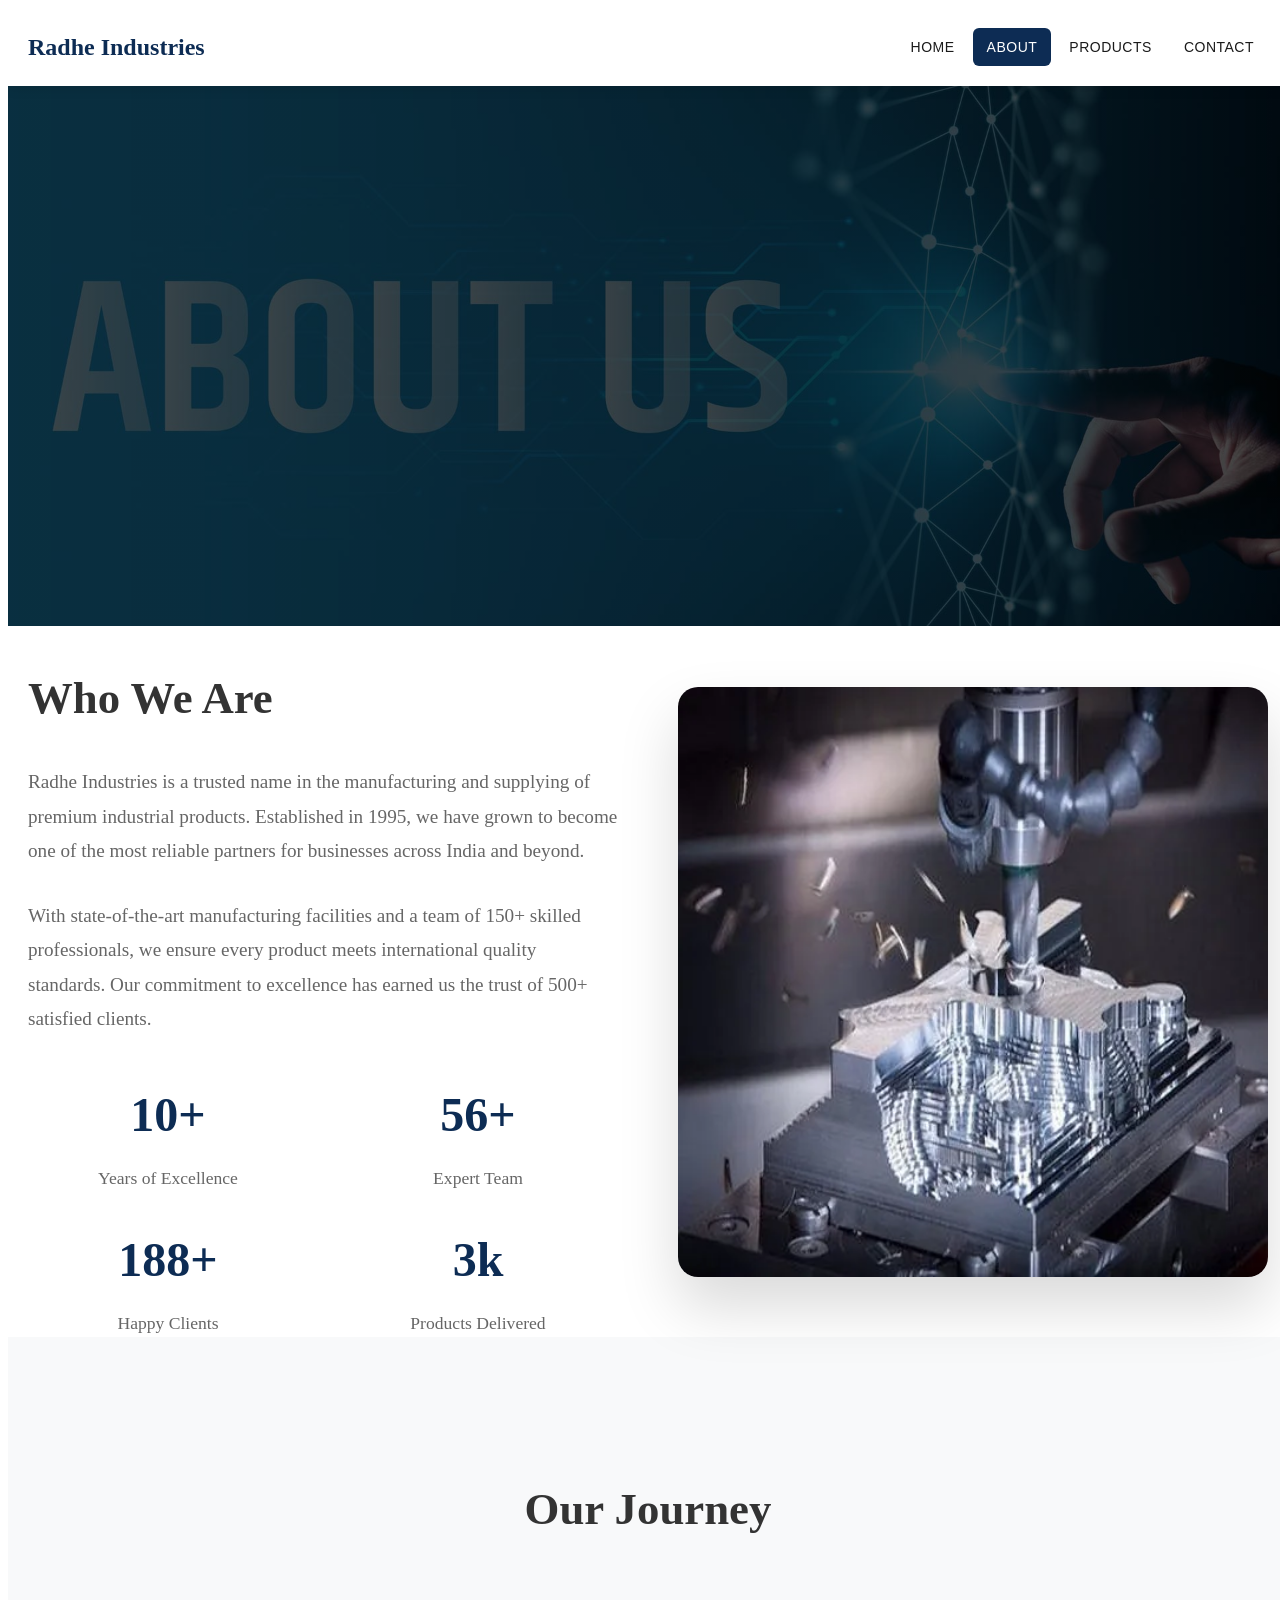
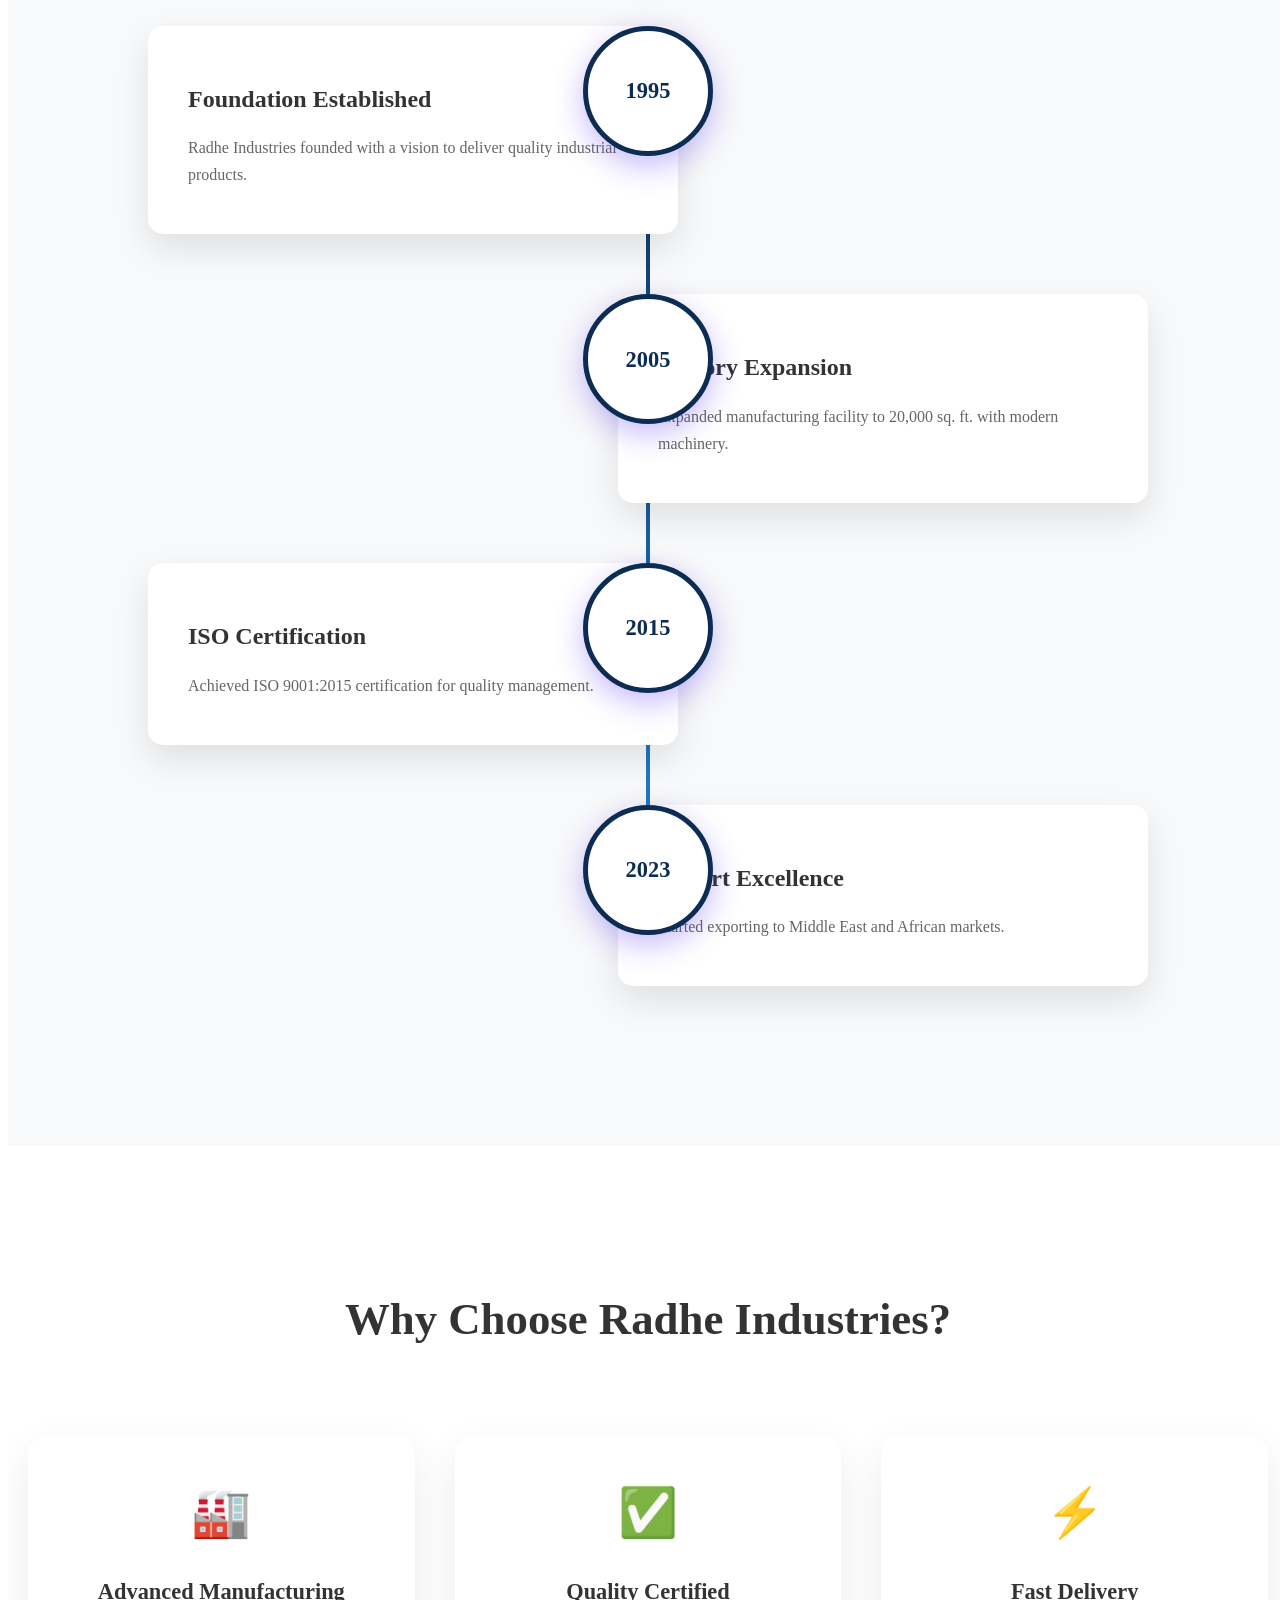
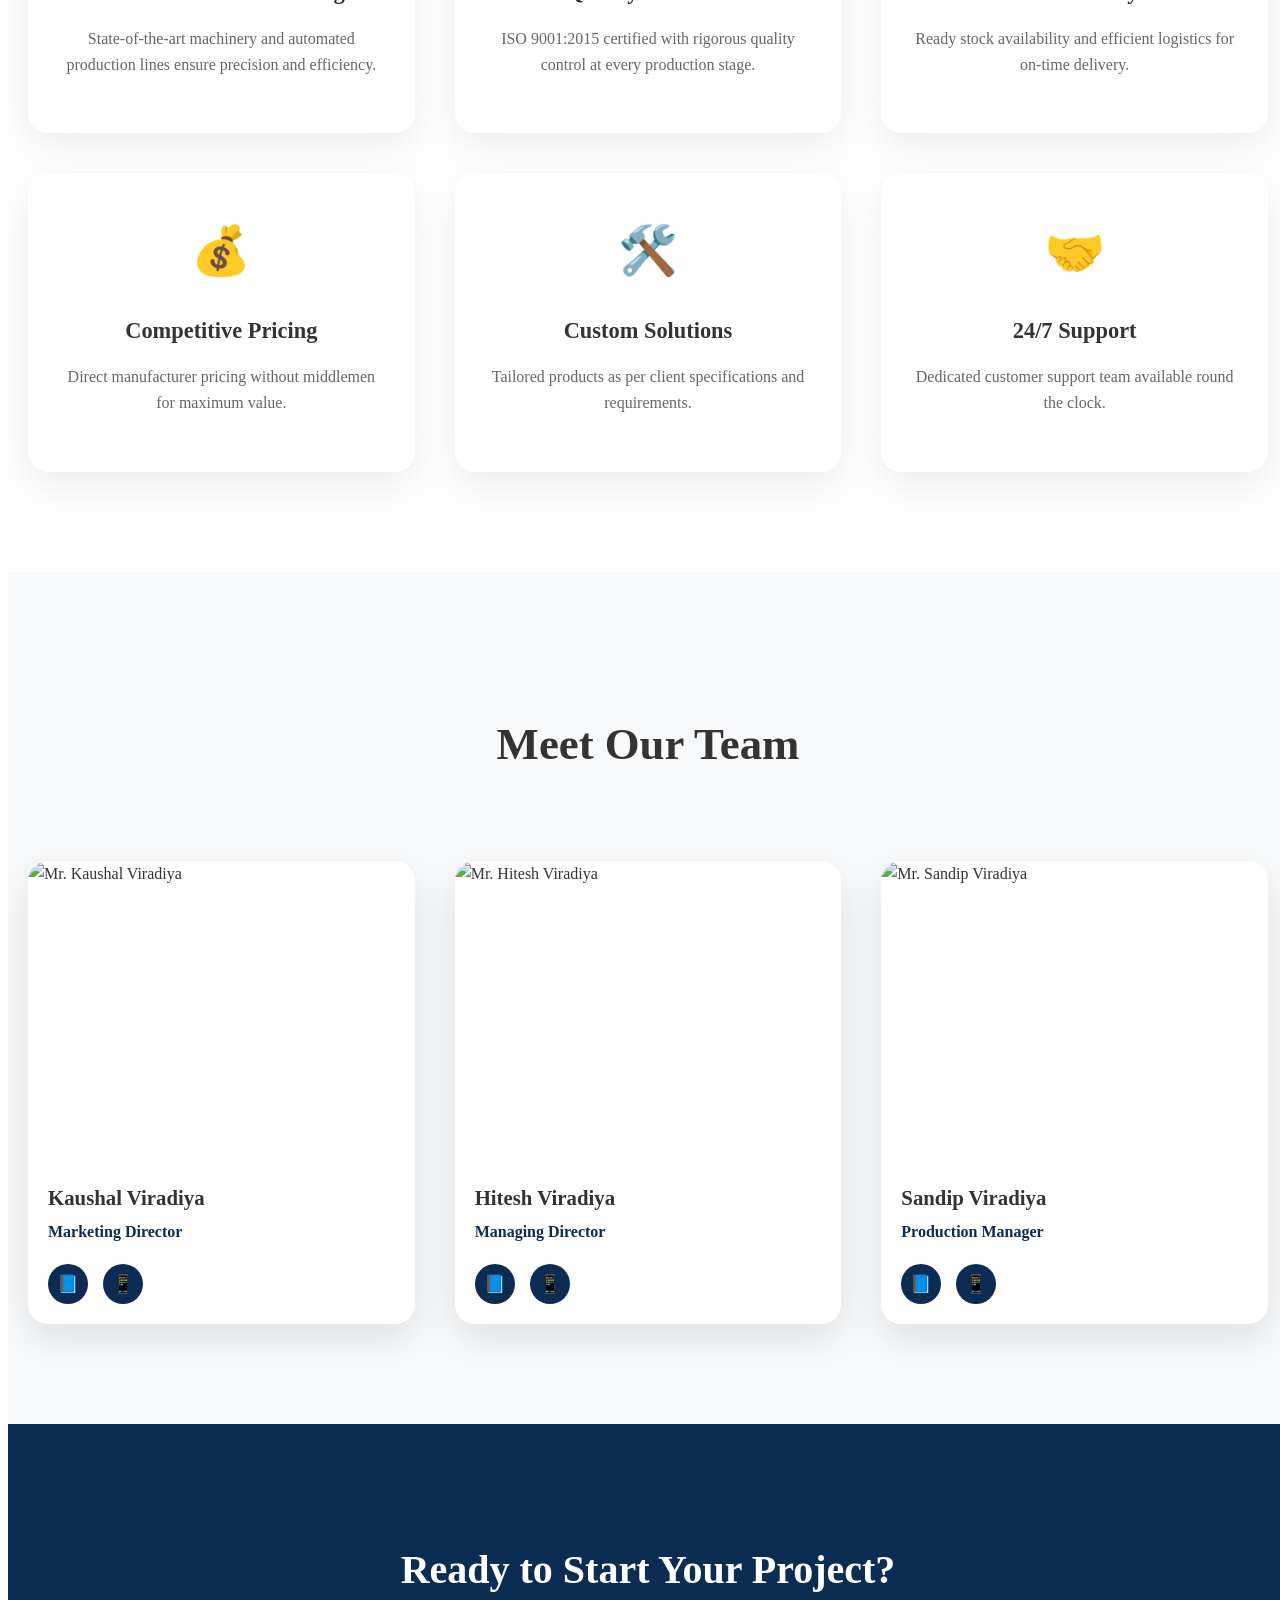
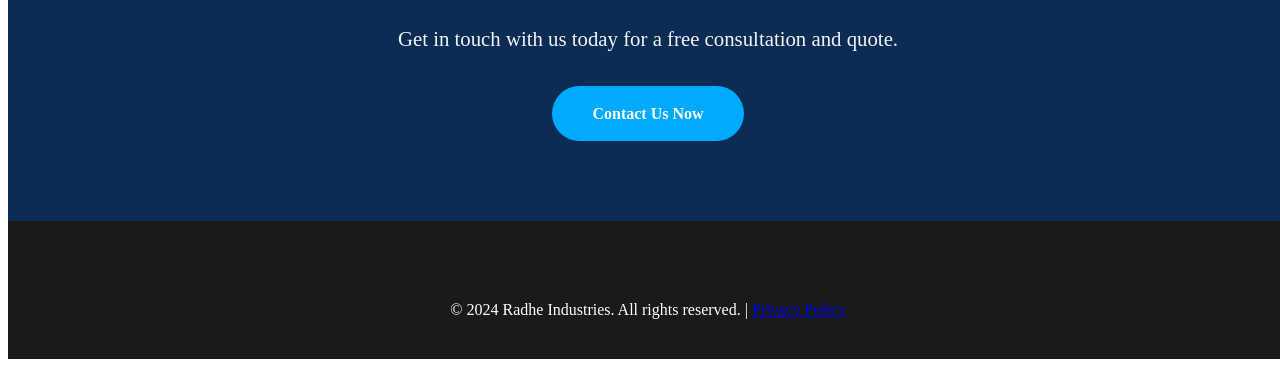
==== commit 03568409: "11/04 navigation bar" ====
--- a/about.html
+++ b/about.html
@@ -10,37 +10,29 @@
 </head>
 <body>
     <!-- Header (Same as index) -->
-    <header>
-        <nav class="navbar">
-            <div class="nav-container">
-                <div class="logo">
-                    <h2>Radhe Industries</h2>
-                </div>
-                <ul class="nav-menu">
-                    <li><a href="index.html#home">Home</a></li>
-                    <li><a href="about.html" class="active">About</a></li>
-                    <li><a href="product.html">Products</a></li>
-                    <li><a href="contact.html">Contact</a></li>
-                </ul>
-                <div class="hamburger">
-                    <span></span>
-                    <span></span>
-                    <span></span>
-                </div>
-            </div>
-        </nav>
+    <header class="header">
+        <div class="container header-inner">
+          <a href="index.html" class="logo" style="text-decoration: none;">
+            <h2>Radhe Industries</h2>
+          </a>
+          <nav class="nav">
+            <a href="index.html#home">Home</a>
+            <a href="about.html" class="active">About</a>
+            <a href="product.html">Products</a>
+            <a href="contact.html">Contact</a>
+          </nav>
+          <button class="hamburger" id="hamburger" aria-label="Menu">
+            <span></span>
+            <span></span>
+            <span></span>
+          </button>
+        </div>
     </header>
 
     <!-- Hero About Section -->
-    <section class="hero-about">
-        <div class="hero-about-content">
-            <!-- <h1>About Radhe Industries</h1>
-            <p>Excellence in Manufacturing Since 1995</p> -->
-            <!-- <div class="breadcrumb">
-                <a href="index.html">Home</a> / <span>About Us</span>
-            </div> -->
-        </div>
-    </section>
+    <div class="hero-about">
+       
+    </div>
 
     <!-- Company Overview -->
     <section class="company-overview">
--- a/css/style.css
+++ b/css/style.css
@@ -1,73 +1,22 @@
+:root {
+  --primary:    #0d2c54;
+  --primary-dk: #031a37;
+  --dark:       #1a1a1a;
+  --mid:        #444444;
+  --light:      #f5f5f5;
+  --border:     #e0e0e0;
+  --white:      #ffffff;
+  --font-head:  'Oswald', sans-serif;
+  --font-body:  'Open Sans', sans-serif;
+  --shadow:     0 4px 18px rgba(0,0,0,0.10);
+  --radius:     6px;
+  --transition: 0.3s ease;
+}
+
 html, body {
     overflow-x: hidden;
     width: 100%;
 }
-
-.container {
-    width: 100%;
-    padding: 0 15px;
-}
-
-/* * {
-    margin: 0;
-    padding: 0;
-    box-sizing: border-box;
-}
-
-body {
-    font-family: 'Poppins', sans-serif;
-    line-height: 1.6;
-    color: #333;
-}
-
-.container {
-    max-width: 1200px;
-    margin: 0 auto;
-    padding: 0 20px;
-} */
-
-/* Hero Section */
-/* .hero {
-    height: 100vh;
-    background: linear-gradient(rgba(0,0,0,0.5), rgba(0,0,0,0.5)), 
-                url('../images/hero-bg.jpg');
-    background-size: cover;
-    background-position: center;
-    display: flex;
-    align-items: center;
-    justify-content: center;
-    text-align: center;
-    color: white;
-}
-
-.hero-content h1 {
-    font-size: 4rem;
-    margin-bottom: 20px;
-    animation: fadeInUp 1s ease;
-}
-
-.hero-content p {
-    font-size: 1.5rem;
-    margin-bottom: 30px;
-    animation: fadeInUp 1s ease 0.2s both;
-}
-
-.cta-btn {
-    display: inline-block;
-    background: #e74c3c;
-    color: white;
-    padding: 15px 40px;
-    text-decoration: none;
-    border-radius: 50px;
-    font-weight: 600;
-    transition: all 0.3s;
-    animation: fadeInUp 1s ease 0.4s both;
-}
-
-.cta-btn:hover {
-    background: #c0392b;
-    transform: translateY(-3px);
-} */
 
 /* About Section */
 .about {
@@ -116,52 +65,6 @@
     box-shadow: 0 20px 40px rgba(0,0,0,0.1);
 }
 
-/* Products Section */
-.products {
-    padding: 100px 0;
-}
-
-.products h2 {
-    text-align: center;
-    font-size: 2.5rem;
-    margin-bottom: 60px;
-    color: #333;
-}
-
-.products-grid {
-    display: grid;
-    grid-template-columns: repeat(auto-fit, minmax(350px, 1fr));
-    gap: 40px;
-}
-
-.product-card {
-    background: white;
-    padding: 30px;
-    border-radius: 15px;
-    box-shadow: 0 15px 35px rgba(0,0,0,0.1);
-    text-align: center;
-    transition: transform 0.3s, box-shadow 0.3s;
-}
-
-.product-card:hover {
-    transform: translateY(-10px);
-    box-shadow: 0 25px 50px rgba(0,0,0,0.15);
-}
-
-.product-card img {
-    width: 100%;
-    height: 250px;
-    object-fit: cover;
-    border-radius: 10px;
-    margin-bottom: 20px;
-}
-
-.product-card h3 {
-    font-size: 1.5rem;
-    margin-bottom: 15px;
-    color: #333;
-}
-
 /* Contact Section */
 .contact {
     padding: 100px 0;
@@ -190,44 +93,6 @@
     margin-bottom: 10px;
     color: #e74c3c;
 }
-
-/* .contact-form {
-    display: flex;
-    flex-direction: column;
-    gap: 20px;
-}
-
-.contact-form input,
-.contact-form textarea {
-    padding: 15px;
-    border: 2px solid #eee;
-    border-radius: 10px;
-    font-family: inherit;
-    font-size: 1rem;
-    transition: border-color 0.3s;
-}
-
-.contact-form input:focus,
-.contact-form textarea:focus {
-    outline: none;
-    border-color: #e74c3c;
-}
-
-.contact-form button {
-    background: #e74c3c;
-    color: white;
-    padding: 15px;
-    border: none;
-    border-radius: 10px;
-    font-size: 1.1rem;
-    font-weight: 600;
-    cursor: pointer;
-    transition: background 0.3s;
-}
-
-.contact-form button:hover {
-    background: #c0392b;
-} */
 
 /* Footer */
 footer {
@@ -251,27 +116,7 @@
 
 /* Responsive Design */
 @media (max-width: 768px) {
-    /* .hamburger {
-        display: flex;
-    }
-    
-    .nav-menu {
-        position: fixed;
-        left: -100%;
-        top: 70px;
-        flex-direction: column;
-        background-color: white;
-        width: 100%;
-        text-align: center;
-        transition: 0.3s;
-        box-shadow: 0 10px 27px rgba(0,0,0,0.05);
-        padding: 20px 0;
-    } */
-    
-    /* .nav-menu.active {
-        left: 0;
-    } */
-    
+
     .hero-content h1 {
         font-size: 2.5rem;
     }
@@ -297,51 +142,7 @@
         z-index: 1001;
     }
 
-    .nav-menu {
-        position: fixed;
-        top: 0;
-        right: -100%;   /* hidden from right */
-        width: 250px;
-        height: 100vh;
-        background: #0d2c54;
-        flex-direction: column;
-        align-items: center;
-        justify-content: center;
-        transition: 0.4s ease;
-        z-index: 1000;
-    }
-
-    .nav-menu li {
-        margin: 20px 0;
-    }
-
-    .nav-menu a {
-        color: #fff;
-        font-size: 18px;
-    }
-
-    /* ACTIVE STATE */
-    .nav-menu.active {
-        right: 0;   /* slide in */
-    }
-
-    /* Optional overlay background */
-    .nav-menu::before {
-        content: "";
-        position: fixed;
-        left: 0;
-        top: 0;
-        width: 100vw;
-        height: 100vh;
-        background: rgba(0,0,0,0.5);
-        z-index: -1;
-        opacity: 0;
-        transition: 0.3s;
-    }
-
-    .nav-menu.active::before {
-        opacity: 1;
-    }
+    
 }
 
 /* FOOTER STYLES */
@@ -409,74 +210,15 @@
     color: #333;
 }
 
-/* CONTAINER */
-.container {
-    width: 90%;
-    max-width: 1200px;
-    margin: auto;
-}
-
-/* NAVBAR */
-
- .navbar {
-    background: #fffefe;
-    box-shadow: 0 2px 10px rgba(0,0,0,0.1);
-    position: fixed;
-    width: 100%;
-    top: 0;
-    z-index: 1000;
-}
-
-.nav-container {
-    max-width: 1200px;
-    margin: 0 auto;
-    padding: 0 20px;
-    display: flex;
-    justify-content: space-between;
-    align-items: center;
-    height: 70px;
-}
-
 .logo h2 {
     color: #0d2c54;
     font-weight: 700;
 }
 
-.nav-menu {
-    display: flex;
-    list-style: none;
-    gap: 30px;
-}
-
-.nav-menu a {
-    text-decoration: none;
-    color: #2e2e2e;
-    font-weight: 500;
-    transition: color 0.3s;
-}
-
-.nav-menu a:hover {
-    color: #0d2c54;
-}
-
-.hamburger {
-    display: none;
-    flex-direction: column;
-    cursor: pointer;
-}
-
-.hamburger span {
-    width: 25px;
-    height: 3px;
-    background: #333;
-    margin: 3px 0;
-    transition: 0.3s;
-}
-
 /* HERO SLIDER */
 .hero-slider {
     position: relative;
-    height: 85vh;
+    height: 60vh;
     overflow: hidden;
 }
 
@@ -737,4 +479,50 @@
     .slide-content h1 {
         font-size: 28px;
     }
+}
+
+/* Navigation menu */
+.container { max-width: 100%; margin: 0 auto; padding: 0 20px; }
+.header {
+  background: var(--white);
+  box-shadow: 0 2px 12px rgba(0,0,0,0.10);
+  position: sticky;
+  top: 0;
+  z-index: 1000;
+}
+
+.header-inner {
+  display: flex;
+  align-items: center;
+  justify-content: space-between;
+}
+.nav { display: flex; gap: 4px; }
+.nav a {
+  font-family: var(--font-head);
+  font-size: 14px;
+  font-weight: 500;
+  letter-spacing: 0.5px;
+  text-transform: uppercase;
+  color: var(--dark);
+  padding: 8px 14px;
+  border-radius: var(--radius);
+  transition: background var(--transition), color var(--transition);
+  text-decoration: none; 
+}
+.nav a:hover, .nav a.active {
+  background: var(--primary);
+  color: var(--white);
+  /* text-decoration: underline; */
+}
+
+.logo img { height: 56px; width: auto; }
+img { max-width: 100%; display: block; }
+.hamburger { display: none; flex-direction: column; gap: 5px; background: none; border: none; cursor: pointer; padding: 4px; }
+.hamburger span { display: block; width: 24px; height: 2px; background: var(--dark); border-radius: 2px; transition: var(--transition); }
+
+@media (max-width: 768px) {
+  .nav { display: none; flex-direction: column; position: absolute; top: 100%; left: 0; right: 0; background: var(--white); box-shadow: 0 8px 20px rgba(0,0,0,0.12); padding: 16px; gap: 4px; }
+  .nav.open { display: flex; }
+  .header { position: relative; }
+  .hamburger { display: flex; }
 }
--- a/css/about.css
+++ b/css/about.css
@@ -5,15 +5,17 @@
                 url('../images/about_us_bg_image.jpg');
     background-size: cover;
     background-position: center;
+    background-repeat: no-repeat;
     display: flex;
     align-items: center;
     justify-content: center;
     text-align: center;
     color: white;
-    margin-top: 70px;
-}
-
-.hero-about-content h1 {
+    /* margin-top: 70px; */
+}
+
+
+/* .hero-about-content h1 {
     font-size: 3.5rem;
     margin-bottom: 20px;
 }
@@ -21,9 +23,9 @@
 .hero-about-content p {
     font-size: 1.4rem;
     margin-bottom: 20px;
-}
-
-.breadcrumb {
+} */
+
+/* .breadcrumb {
     font-size: 1.1rem;
 }
 
@@ -34,12 +36,12 @@
 
 .breadcrumb a:hover {
     color: white;
-}
+} */
 
 /* Company Overview */
-.company-overview {
+/* .company-overview {
     padding: 100px 0;
-}
+} */
 
 .overview-content {
     display: grid;
@@ -305,8 +307,9 @@
 
 /* Responsive */
 @media (max-width: 768px) {
-    .hero-about-content h1 {
-        font-size: 2.5rem;
+    .hero-about {
+        height: 40vh;   /* smaller height */
+        background-position: center center;
     }
     
     .overview-content {
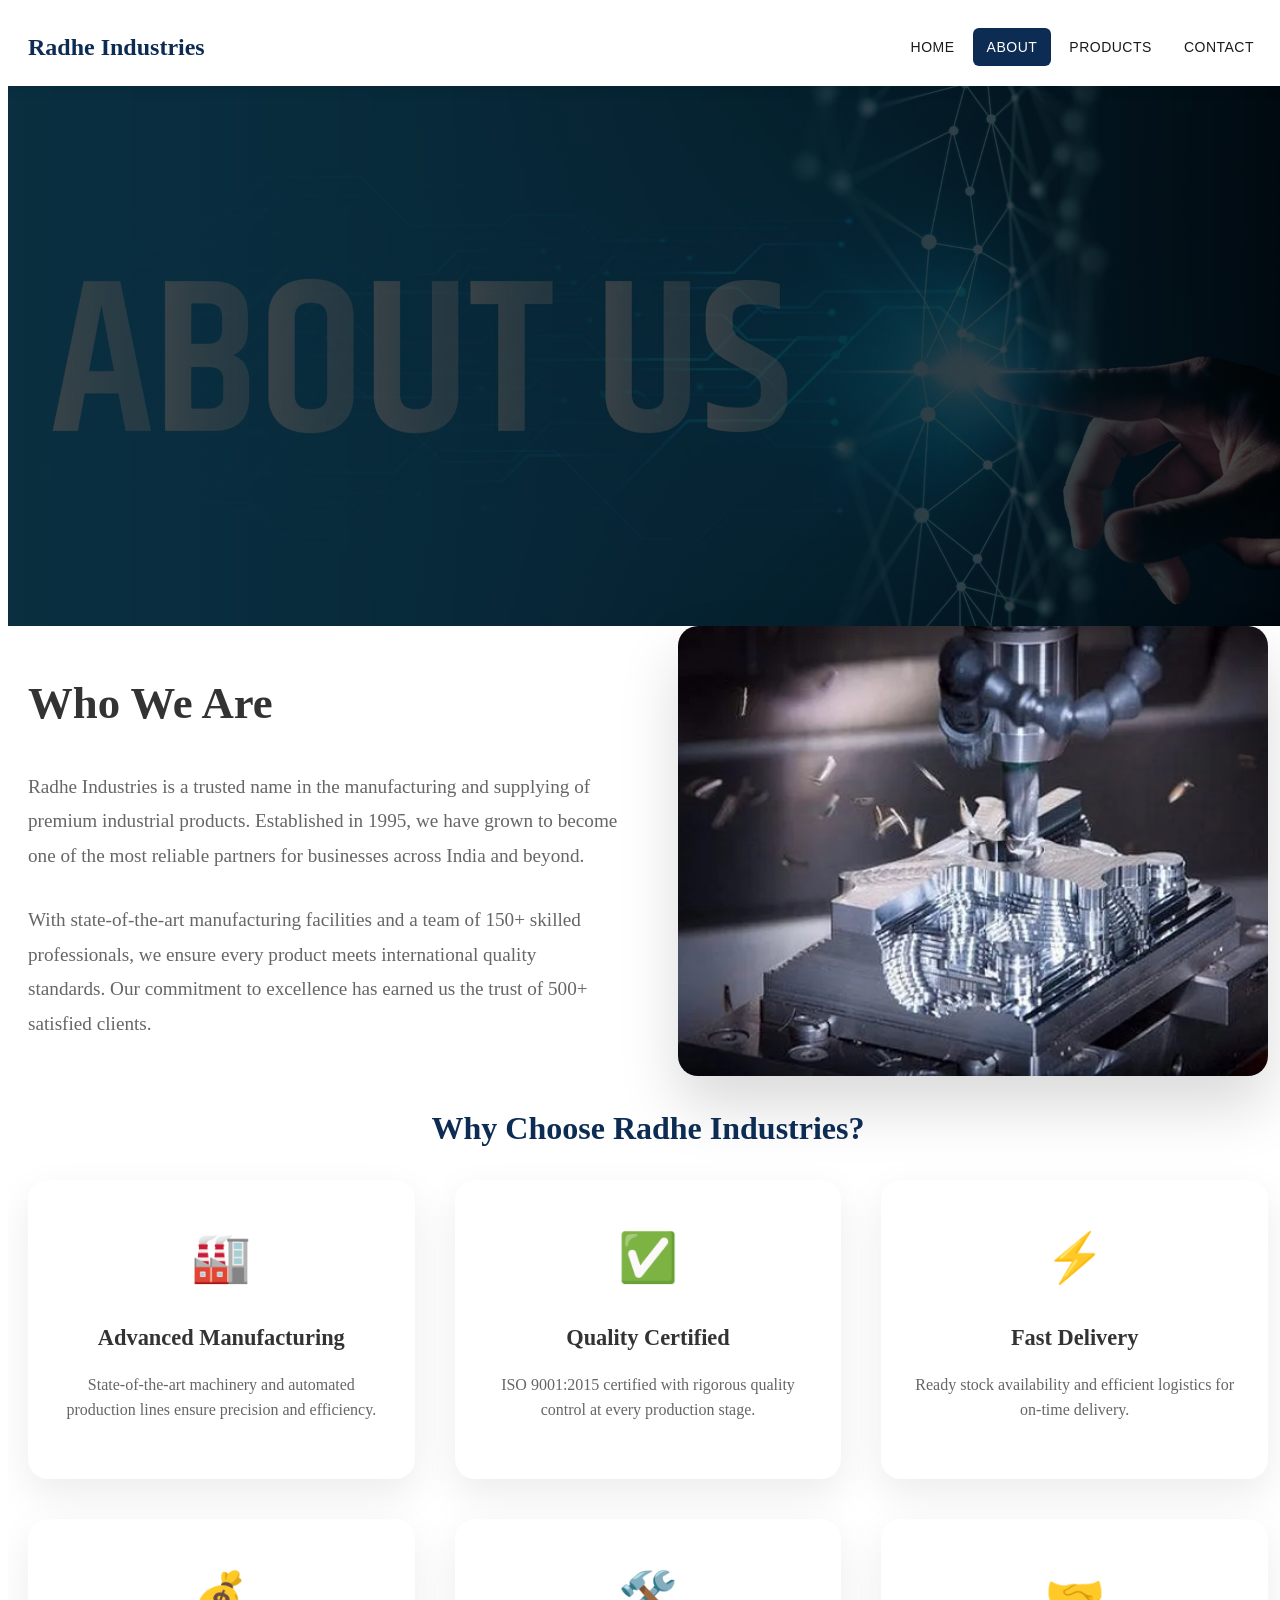
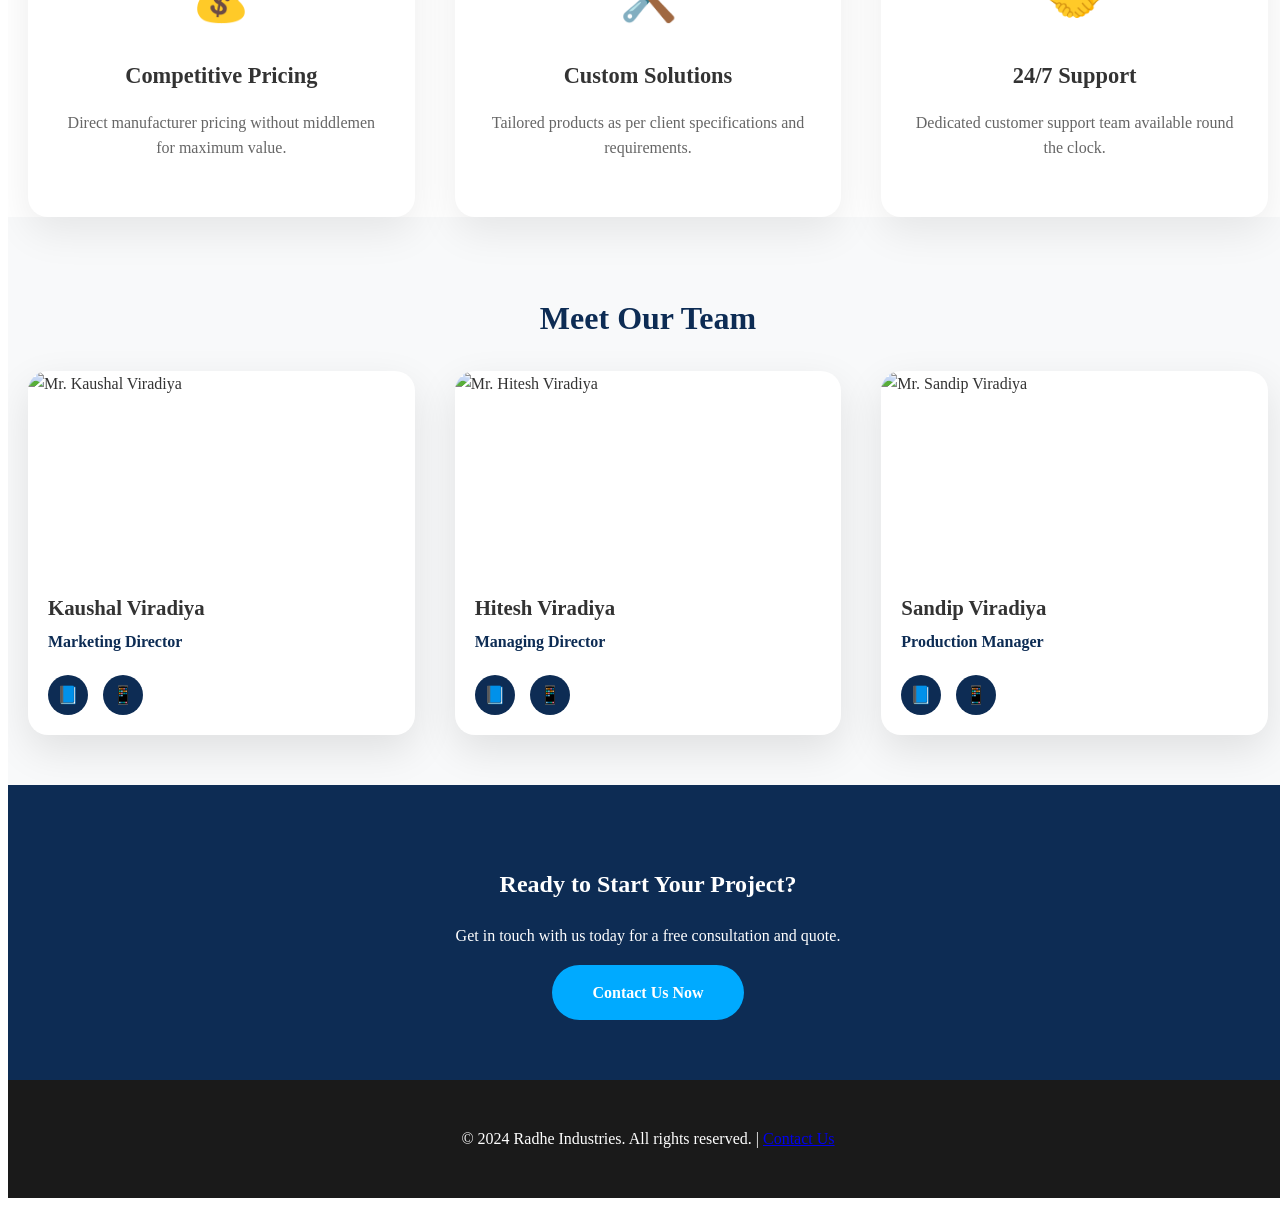
==== commit bc547d30: "complete 4 tabs" ====
--- a/about.html
+++ b/about.html
@@ -31,7 +31,6 @@
 
     <!-- Hero About Section -->
     <div class="hero-about">
-       
     </div>
 
     <!-- Company Overview -->
@@ -42,72 +41,9 @@
                     <h2>Who We Are</h2>
                     <p>Radhe Industries is a trusted name in the manufacturing and supplying of premium industrial products. Established in 1995, we have grown to become one of the most reliable partners for businesses across India and beyond.</p>
                     <p>With state-of-the-art manufacturing facilities and a team of 150+ skilled professionals, we ensure every product meets international quality standards. Our commitment to excellence has earned us the trust of 500+ satisfied clients.</p>
-                    <div class="overview-stats">
-                        <div class="stat-item">
-                            <div class="stat-number" data-target="28">0</div>
-                            <div class="stat-label">Years of Excellence</div>
-                        </div>
-                        <div class="stat-item">
-                            <div class="stat-number" data-target="150">0</div>
-                            <div class="stat-label">Expert Team</div>
-                        </div>
-                        <div class="stat-item">
-                            <div class="stat-number" data-target="500">0</div>
-                            <div class="stat-label">Happy Clients</div>
-                        </div>
-                        <div class="stat-item">
-                            <div class="stat-number" data-target="10000">0</div>
-                            <div class="stat-label">Products Delivered</div>
-                        </div>
-                    </div>
                 </div>
                 <div class="overview-image">
                     <img src="images/facility.jpg" alt="Radhe Industries Facility">
-                </div>
-            </div>
-        </div>
-    </section>
-
-    <!-- Our Journey -->
-    <section class="our-journey">
-        <div class="container">
-            <h2 class="section-title">Our Journey</h2>
-            <div class="timeline">
-                <div class="timeline-item" data-year="1995">
-                    <div class="timeline-icon">
-                        <span>1995</span>
-                    </div>
-                    <div class="timeline-content">
-                        <h3>Foundation Established</h3>
-                        <p>Radhe Industries founded with a vision to deliver quality industrial products.</p>
-                    </div>
-                </div>
-                <div class="timeline-item" data-year="2005">
-                    <div class="timeline-icon">
-                        <span>2005</span>
-                    </div>
-                    <div class="timeline-content">
-                        <h3>Factory Expansion</h3>
-                        <p>Expanded manufacturing facility to 20,000 sq. ft. with modern machinery.</p>
-                    </div>
-                </div>
-                <div class="timeline-item" data-year="2015">
-                    <div class="timeline-icon">
-                        <span>2015</span>
-                    </div>
-                    <div class="timeline-content">
-                        <h3>ISO Certification</h3>
-                        <p>Achieved ISO 9001:2015 certification for quality management.</p>
-                    </div>
-                </div>
-                <div class="timeline-item" data-year="2023">
-                    <div class="timeline-icon">
-                        <span>2023</span>
-                    </div>
-                    <div class="timeline-content">
-                        <h3>Export Excellence</h3>
-                        <p>Started exporting to Middle East and African markets.</p>
-                    </div>
                 </div>
             </div>
         </div>
@@ -202,7 +138,7 @@
     <!-- Footer (Same as index) -->
     <footer>
         <div class="container">
-            <p>&copy; 2024 Radhe Industries. All rights reserved. | <a href="index.html#privacy">Privacy Policy</a></p>
+            <p>&copy; 2024 Radhe Industries. All rights reserved. | <a href="contact.html"> Contact Us </a></p>
         </div>
     </footer>
 
--- a/css/style.css
+++ b/css/style.css
@@ -18,86 +18,9 @@
     width: 100%;
 }
 
-/* About Section */
-.about {
-    padding: 100px 0;
-    background: #f8f9fa;
-}
-
-.about h2 {
-    text-align: center;
-    font-size: 2.5rem;
-    margin-bottom: 60px;
-    color: #333;
-}
-
-.about-content {
-    display: grid;
-    grid-template-columns: 1fr 1fr;
-    gap: 60px;
-    align-items: center;
-}
-
-.about-text p {
-    font-size: 1.2rem;
-    margin-bottom: 40px;
-    color: #666;
-}
-
-.stats {
-    display: flex;
-    gap: 30px;
-}
-
-.stat {
-    text-align: center;
-}
-
-.stat h3 {
-    font-size: 2.5rem;
-    color: #e74c3c;
-    margin-bottom: 10px;
-}
-
-.about-image img {
-    width: 100%;
-    border-radius: 10px;
-    box-shadow: 0 20px 40px rgba(0,0,0,0.1);
-}
-
-/* Contact Section */
-.contact {
-    padding: 100px 0;
-    background: #f8f9fa;
-}
-
-.contact h2 {
-    text-align: center;
-    font-size: 2.5rem;
-    margin-bottom: 60px;
-    color: #333;
-}
-
-.contact-content {
-    display: grid;
-    grid-template-columns: 1fr 1fr;
-    gap: 60px;
-}
-
-.contact-item {
-    margin-bottom: 30px;
-}
-
-.contact-item h3 {
-    font-size: 1.3rem;
-    margin-bottom: 10px;
-    color: #e74c3c;
-}
-
-/* Footer */
 footer {
-    background: #333;
-    color: white;
+    background: var(--dark);
+    color: var(--white);
     text-align: center;
     padding: 30px 0;
 }
@@ -114,108 +37,15 @@
     }
 }
 
-/* Responsive Design */
-@media (max-width: 768px) {
-
-    .hero-content h1 {
-        font-size: 2.5rem;
-    }
-    
-    .about-content,
-    .contact-content {
-        grid-template-columns: 1fr;
-        gap: 40px;
-    }
-    
-    .stats {
-        justify-content: center;
-    }
-}
-
-@media (max-width: 768px) {
-
-    .hamburger {
-        display: flex;
-        position: absolute;
-        right: 20px;
-        top: 20px;
-        z-index: 1001;
-    }
-
-    
-}
-
-/* FOOTER STYLES */
-footer {
-    background: #1a1a1a;
-    color: white;
-    padding: 60px 0 20px;
-}
-
-.footer-content {
-    display: grid;
-    grid-template-columns: repeat(auto-fit, minmax(250px, 1fr));
-    gap: 40px;
-    margin-bottom: 40px;
-}
-
-.footer-section h3,
-.footer-section h4 {
-    color: #e74c3c;
-    margin-bottom: 20px;
-}
-
-.footer-section ul {
-    list-style: none;
-}
-
-.footer-section ul li {
-    margin-bottom: 10px;
-}
-
-.footer-section a {
-    color: #ccc;
-    text-decoration: none;
-    transition: color 0.3s;
-}
-
-.footer-section a:hover {
-    color: #e74c3c;
-}
-
-.footer-bottom {
-    border-top: 1px solid #333;
-    padding-top: 20px;
-    text-align: center;
-    color: #999;
-}
-
-.footer-bottom a {
-    color: #e74c3c;
-    text-decoration: none;
-}
-
-----------------------------------------------------------------
-
-/* RESET */
-* {
-    margin: 0;
-    padding: 0;
-    box-sizing: border-box;
-    font-family: 'Poppins', sans-serif;
-}
-
 body {
     line-height: 1.6;
     color: #333;
 }
 
 .logo h2 {
-    color: #0d2c54;
-    font-weight: 700;
-}
-
-/* HERO SLIDER */
+    color: var(--primary);
+}
+
 .hero-slider {
     position: relative;
     height: 60vh;
@@ -237,7 +67,6 @@
     display: flex;
 }
 
-/* Background images */
 .slide:nth-child(1) {
     background: linear-gradient(rgba(0,0,0,0.6), rgba(0,0,0,0.6)), url('../images/slider_image-1.jpg') center/cover;
 }
@@ -258,7 +87,6 @@
     margin-bottom: 20px;
 }
 
-/* SLIDER ARROWS FIXED */
 .slider-arrows {
     position: absolute;
     top: 50%;
@@ -269,12 +97,10 @@
     pointer-events: none; /* allows clicks only on buttons */
 }
 
-/* COMMON BUTTON STYLE */
 .slider-arrows button {
     position: absolute;
     top: 50%;
     transform: translateY(-50%);
-    
     background: rgba(0, 0, 0, 0.5);
     border: none;
     color: #fff;
@@ -284,20 +110,16 @@
     cursor: pointer;
     border-radius: 50%;
     transition: 0.3s;
-
     display: flex;
     align-items: center;
     justify-content: center;
-
     pointer-events: all; /* enable click */
 }
 
-/* LEFT ARROW */
 .slider-arrows .prev {
     left: 20px;
 }
 
-/* RIGHT ARROW */
 .slider-arrows .next {
     right: 20px;
 }
@@ -306,12 +128,6 @@
     background: #00aaff;
 }
 
-/* OPTIONAL: make arrows bigger like pro sites */
-.slider-arrows button i {
-    pointer-events: none;
-}
-
-/* BUTTON */
 .cta-btn {
     display: inline-block;
     background: #00aaff;
@@ -329,7 +145,6 @@
     transform: translateY(-3px);
 }
 
-/* STATS */
 .stats-section {
     background: #f4f7fb;
     padding: 60px 0;
@@ -344,7 +159,7 @@
 
 .stat-number {
     font-size: 36px;
-    color: #0d2c54;
+    color: var(--primary);
     font-weight: 600;
 }
 
@@ -352,16 +167,14 @@
     margin-top: 10px;
 }
 
-/* PRODUCTS */
 .products-section {
-    padding: 70px 0;
+    padding: 20px 20px;
 }
 
 .section-title {
     text-align: center;
-    margin-bottom: 40px;
     font-size: 32px;
-    color: #0d2c54;
+    color: var(--primary);
 }
 
 .products-grid {
@@ -392,97 +205,33 @@
     transform: translateY(-8px);
 }
 
-/* FEATURES */
-.why-choose-section {
-    background: #f4f7fb;
-    padding: 70px 0;
-}
-
 .features-grid {
     display: grid;
-    grid-template-columns: repeat(4, 1fr);
-    gap: 25px;
+    grid-template-columns: repeat(auto-fit, minmax(300px, 1fr));
+    gap: 40px;
     text-align: center;
 }
 
 .feature-icon {
-    font-size: 30px;
+    font-size: 3rem;
     color: #00aaff;
-    margin-bottom: 10px;
-}
-
-/* CLIENTS */
-.clients-section {
-    padding: 60px 0;
-    text-align: center;
-}
-
-.clients-slider {
-    display: flex;
-    justify-content: center;
-    gap: 30px;
-    flex-wrap: wrap;
-}
-
-.client-logo {
-    width: 120px;
-    opacity: 0.7;
-    transition: 0.3s;
-}
-
-.client-logo:hover {
-    opacity: 1;
-}
-
-/* CTA */
+    margin-bottom: 20px;
+}
+
 .cta-section {
-    background: #0d2c54;
+    background: var(--primary);
     color: #fff;
     text-align: center;
     padding: 60px 20px;
 }
 
-/* FOOTER */
-.footer-simple {
-    background: #111;
-    color: #fff;
-    padding: 20px 0;
-}
-
-.footer-content {
-    display: flex;
-    justify-content: space-between;
-    align-items: center;
-}
-
-.footer-right a {
-    color: #00aaff;
-    text-decoration: none;
-}
-
-/* RESPONSIVE */
-@media(max-width: 992px) {
-    .products-grid,
-    .features-grid,
-    .stats-grid {
-        grid-template-columns: repeat(2, 1fr);
-    }
-}
-
-@media(max-width: 600px) {
-    .products-grid,
-    .features-grid,
-    .stats-grid {
-        grid-template-columns: 1fr;
-    }
-
-    .slide-content h1 {
-        font-size: 28px;
-    }
-}
-
 /* Navigation menu */
-.container { max-width: 100%; margin: 0 auto; padding: 0 20px; }
+.container { 
+    max-width: 100%; 
+    margin: 0 auto; 
+    padding: 0 20px; 
+}
+
 .header {
   background: var(--white);
   box-shadow: 0 2px 12px rgba(0,0,0,0.10);
@@ -496,7 +245,11 @@
   align-items: center;
   justify-content: space-between;
 }
-.nav { display: flex; gap: 4px; }
+.nav { 
+    display: flex; 
+    gap: 4px; 
+}
+
 .nav a {
   font-family: var(--font-head);
   font-size: 14px;
@@ -509,20 +262,83 @@
   transition: background var(--transition), color var(--transition);
   text-decoration: none; 
 }
+
 .nav a:hover, .nav a.active {
   background: var(--primary);
   color: var(--white);
-  /* text-decoration: underline; */
-}
-
-.logo img { height: 56px; width: auto; }
-img { max-width: 100%; display: block; }
-.hamburger { display: none; flex-direction: column; gap: 5px; background: none; border: none; cursor: pointer; padding: 4px; }
-.hamburger span { display: block; width: 24px; height: 2px; background: var(--dark); border-radius: 2px; transition: var(--transition); }
+}
+
+.logo img { 
+    height: 56px; 
+    width: auto; 
+}
+
+img { 
+    max-width: 100%; 
+    display: block; 
+}
+
+.hamburger { 
+    display: none; 
+    flex-direction: column; 
+    gap: 5px; background: none; 
+    border: none; 
+    cursor: pointer; 
+    padding: 4px; 
+}
+
+.hamburger span { 
+    display: block; 
+    width: 24px; 
+    height: 2px; 
+    background: var(--dark); 
+    border-radius: 2px; 
+    transition: var(--transition); 
+}
 
 @media (max-width: 768px) {
-  .nav { display: none; flex-direction: column; position: absolute; top: 100%; left: 0; right: 0; background: var(--white); box-shadow: 0 8px 20px rgba(0,0,0,0.12); padding: 16px; gap: 4px; }
-  .nav.open { display: flex; }
-  .header { position: relative; }
-  .hamburger { display: flex; }
+  .nav {
+     display: none; 
+     flex-direction: column; 
+     position: absolute; 
+     top: 100%; 
+     left: 0; 
+     right: 0; 
+     background: var(--white); 
+     box-shadow: 0 8px 20px rgba(0,0,0,0.12); 
+     padding: 16px; 
+     gap: 4px; 
+    }
+
+  .nav.open { 
+    display: flex; 
+    }
+
+  .header { 
+    position: relative; 
+    }
+
+  .hamburger { 
+    display: flex; 
+    }
+}
+
+@media(max-width: 992px) {
+    .products-grid,
+    .features-grid,
+    .stats-grid {
+        grid-template-columns: repeat(2, 1fr);
+    }
+}
+
+@media(max-width: 600px) {
+    .products-grid,
+    .features-grid,
+    .stats-grid {
+        grid-template-columns: 1fr;
+    }
+
+    .slide-content h1 {
+        font-size: 28px;
+    }
 }
--- a/css/about.css
+++ b/css/about.css
@@ -10,38 +10,8 @@
     align-items: center;
     justify-content: center;
     text-align: center;
-    color: white;
-    /* margin-top: 70px; */
+    color: var(--white);
 }
-
-
-/* .hero-about-content h1 {
-    font-size: 3.5rem;
-    margin-bottom: 20px;
-}
-
-.hero-about-content p {
-    font-size: 1.4rem;
-    margin-bottom: 20px;
-} */
-
-/* .breadcrumb {
-    font-size: 1.1rem;
-}
-
-.breadcrumb a {
-    color: rgba(255,255,255,0.8);
-    text-decoration: none;
-}
-
-.breadcrumb a:hover {
-    color: white;
-} */
-
-/* Company Overview */
-/* .company-overview {
-    padding: 100px 0;
-} */
 
 .overview-content {
     display: grid;
@@ -63,135 +33,17 @@
     line-height: 1.8;
 }
 
-.overview-stats {
-    display: grid;
-    grid-template-columns: repeat(auto-fit, minmax(200px, 1fr));
-    gap: 30px;
-    margin-top: 40px;
-}
-
-.stat-item {
-    text-align: center;
-}
-
-.stat-number {
-    font-size: 3rem;
-    font-weight: 700;
-    color: #0d2c54;
-    margin-bottom: 10px;
-}
-
-.stat-label {
-    color: #666;
-    font-size: 1.1rem;
-}
-
 .overview-image img {
     width: 100%;
+    height: 50vh;
     border-radius: 20px;
     box-shadow: 0 30px 60px rgba(0,0,0,0.15);
-}
-
-/* Timeline */
-.our-journey {
-    padding: 100px 0;
-    background: #f8f9fa;
-}
-
-.section-title {
-    text-align: center;
-    font-size: 2.8rem;
-    color: #333;
-    margin-bottom: 80px;
-}
-
-.timeline {
-    position: relative;
-    max-width: 1000px;
-    margin: 0 auto;
-}
-
-.timeline::before {
-    content: '';
-    position: absolute;
-    left: 50%;
-    transform: translateX(-50%);
-    width: 4px;
-    height: 100%;
-    background: linear-gradient(to bottom, #0d2c54, #218ce4);
-}
-
-.timeline-item {
-    display: flex;
-    margin-bottom: 60px;
-    position: relative;
-}
-
-.timeline-item:nth-child(even) {
-    flex-direction: row-reverse;
-}
-
-.timeline-icon {
-    width: 120px;
-    height: 120px;
-    background: white;
-    border: 5px solid #0d2c54;
-    border-radius: 50%;
-    display: flex;
-    align-items: center;
-    justify-content: center;
-    position: absolute;
-    left: 50%;
-    transform: translateX(-50%);
-    z-index: 2;
-    box-shadow: 0 10px 30px rgba(74, 33, 238, 0.3);
-}
-
-.timeline-icon span {
-    font-size: 1.4rem;
-    font-weight: 700;
-    color: #0d2c54;
-}
-
-.timeline-content {
-    background: white;
-    padding: 30px 40px;
-    border-radius: 15px;
-    box-shadow: 0 15px 35px rgba(0,0,0,0.1);
-    width: 45%;
-    position: relative;
-}
-
-.timeline-content h3 {
-    font-size: 1.5rem;
-    color: #333;
-    margin-bottom: 15px;
-}
-
-.timeline-content p {
-    color: #666;
-    line-height: 1.7;
-}
-
-.timeline-item:nth-child(even) .timeline-content {
-    margin-left: auto;
-}
-
-/* Features Grid */
-.why-choose-us {
-    padding: 100px 0;
-}
-
-.features-grid {
-    display: grid;
-    grid-template-columns: repeat(auto-fit, minmax(300px, 1fr));
-    gap: 40px;
 }
 
 .feature-card {
     text-align: center;
     padding: 40px 30px;
-    background: white;
+    background: var(--white);
     border-radius: 20px;
     box-shadow: 0 15px 40px rgba(0,0,0,0.08);
     transition: all 0.3s ease;
@@ -200,11 +52,6 @@
 .feature-card:hover {
     transform: translateY(-10px);
     box-shadow: 0 25px 50px rgba(0,0,0,0.15);
-}
-
-.feature-icon {
-    font-size: 3rem;
-    margin-bottom: 20px;
 }
 
 .feature-card h3 {
@@ -219,7 +66,7 @@
 
 /* Team Section */
 .our-team {
-    padding: 100px 0;
+    padding: 50px 0;
     background: #f8f9fa;
 }
 
@@ -230,7 +77,7 @@
 }
 
 .team-member {
-    background: white;
+    background: var(--white);
     border-radius: 20px;
     overflow: hidden;
     box-shadow: 0 15px 40px rgba(0,0,0,0.1);
@@ -243,7 +90,7 @@
 
 .team-member img {
     width: 100%;
-    height: 300px;
+    height: 200px;
     object-fit: cover;
 }
 
@@ -255,7 +102,7 @@
 }
 
 .team-member p {
-    color: #0d2c54;
+    color: var(--primary);
     font-weight: 600;
     padding: 0 20px 20px 20px;
     margin: 0;
@@ -270,8 +117,8 @@
 .social-links a {
     width: 40px;
     height: 40px;
-    background: #0d2c54;
-    color: white;
+    background: var(--primary);
+    color: var(--white);
     display: flex;
     align-items: center;
     justify-content: center;
@@ -282,27 +129,8 @@
 }
 
 .social-links a:hover {
-    background: #0d2c54;
+    background: var(--primary);
     transform: scale(1.1);
-}
-
-/* CTA Section */
-.cta-section {
-    background: linear-gradient(135deg, #0d2c54, #0d2c54);
-    color: white;
-    padding: 80px 0;
-    text-align: center;
-}
-
-.cta-content h2 {
-    font-size: 2.5rem;
-    margin-bottom: 20px;
-}
-
-.cta-content p {
-    font-size: 1.3rem;
-    margin-bottom: 30px;
-    opacity: 0.95;
 }
 
 /* Responsive */
@@ -317,29 +145,4 @@
         gap: 40px;
         text-align: center;
     }
-    
-    .timeline::before {
-        left: 30px;
-    }
-    
-    .timeline-item {
-        flex-direction: column !important;
-        margin-bottom: 40px;
-    }
-    
-    .timeline-icon {
-        position: relative;
-        left: auto;
-        transform: none;
-        margin-bottom: 20px;
-    }
-    
-    .timeline-content {
-        width: 100%;
-        margin-left: 0 !important;
-    }
-    
-    .section-title {
-        font-size: 2.2rem;
-    }
 }
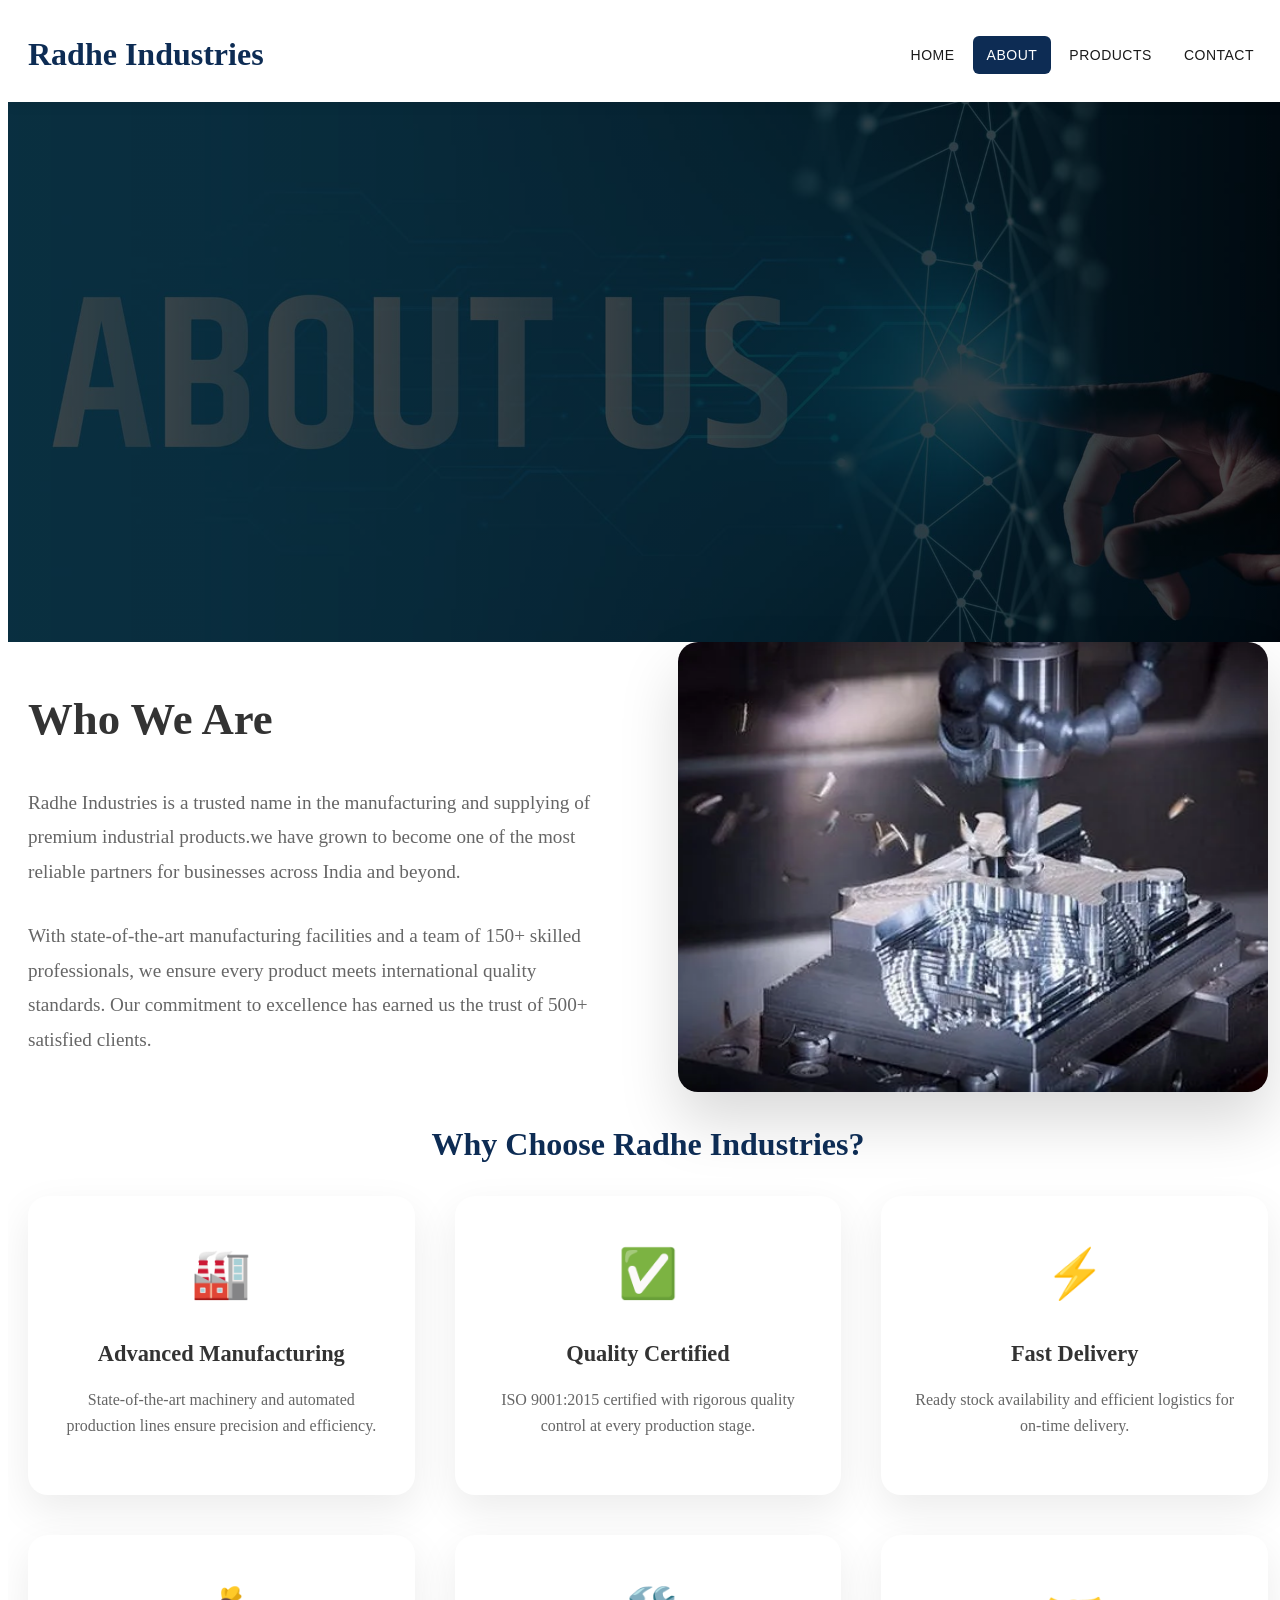
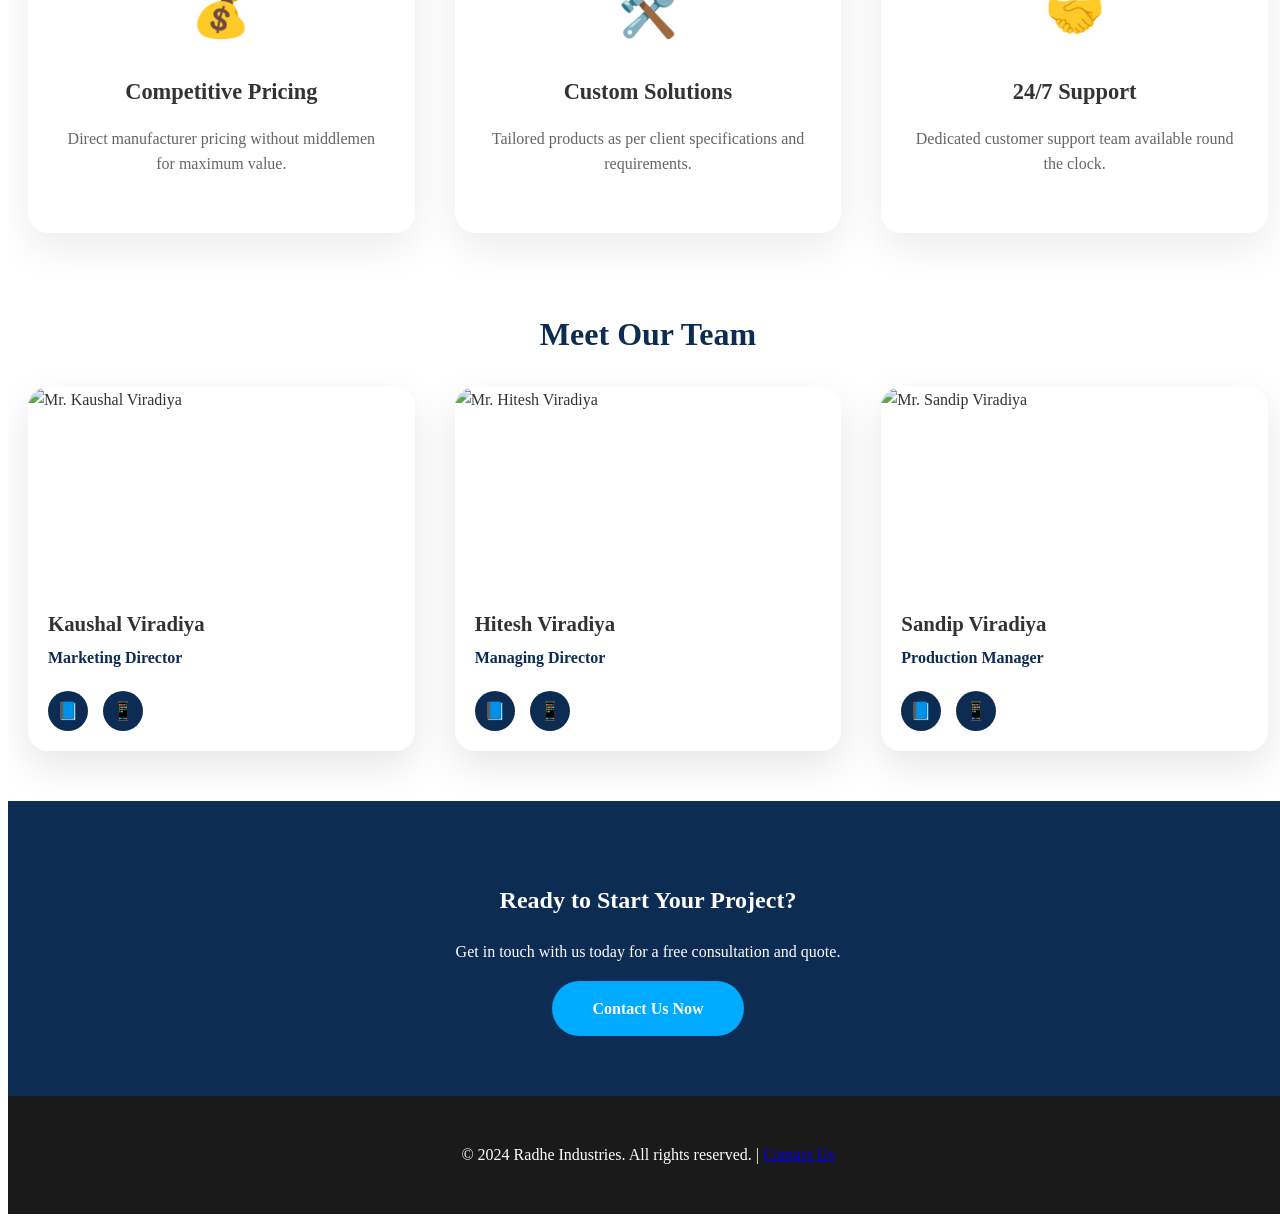
==== commit 396be041: "updates in product on index page" ====
--- a/about.html
+++ b/about.html
@@ -13,7 +13,7 @@
     <header class="header">
         <div class="container header-inner">
           <a href="index.html" class="logo" style="text-decoration: none;">
-            <h2>Radhe Industries</h2>
+            <h1>Radhe Industries</h1>
           </a>
           <nav class="nav">
             <a href="index.html#home">Home</a>
@@ -39,7 +39,7 @@
             <div class="overview-content">
                 <div class="overview-text">
                     <h2>Who We Are</h2>
-                    <p>Radhe Industries is a trusted name in the manufacturing and supplying of premium industrial products. Established in 1995, we have grown to become one of the most reliable partners for businesses across India and beyond.</p>
+                    <p>Radhe Industries is a trusted name in the manufacturing and supplying of premium industrial products.we have grown to become one of the most reliable partners for businesses across India and beyond.</p>
                     <p>With state-of-the-art manufacturing facilities and a team of 150+ skilled professionals, we ensure every product meets international quality standards. Our commitment to excellence has earned us the trust of 500+ satisfied clients.</p>
                 </div>
                 <div class="overview-image">
--- a/css/style.css
+++ b/css/style.css
@@ -42,7 +42,7 @@
     color: #333;
 }
 
-.logo h2 {
+.logo h1 {
     color: var(--primary);
 }
 
--- a/css/about.css
+++ b/css/about.css
@@ -67,7 +67,6 @@
 /* Team Section */
 .our-team {
     padding: 50px 0;
-    background: #f8f9fa;
 }
 
 .team-grid {
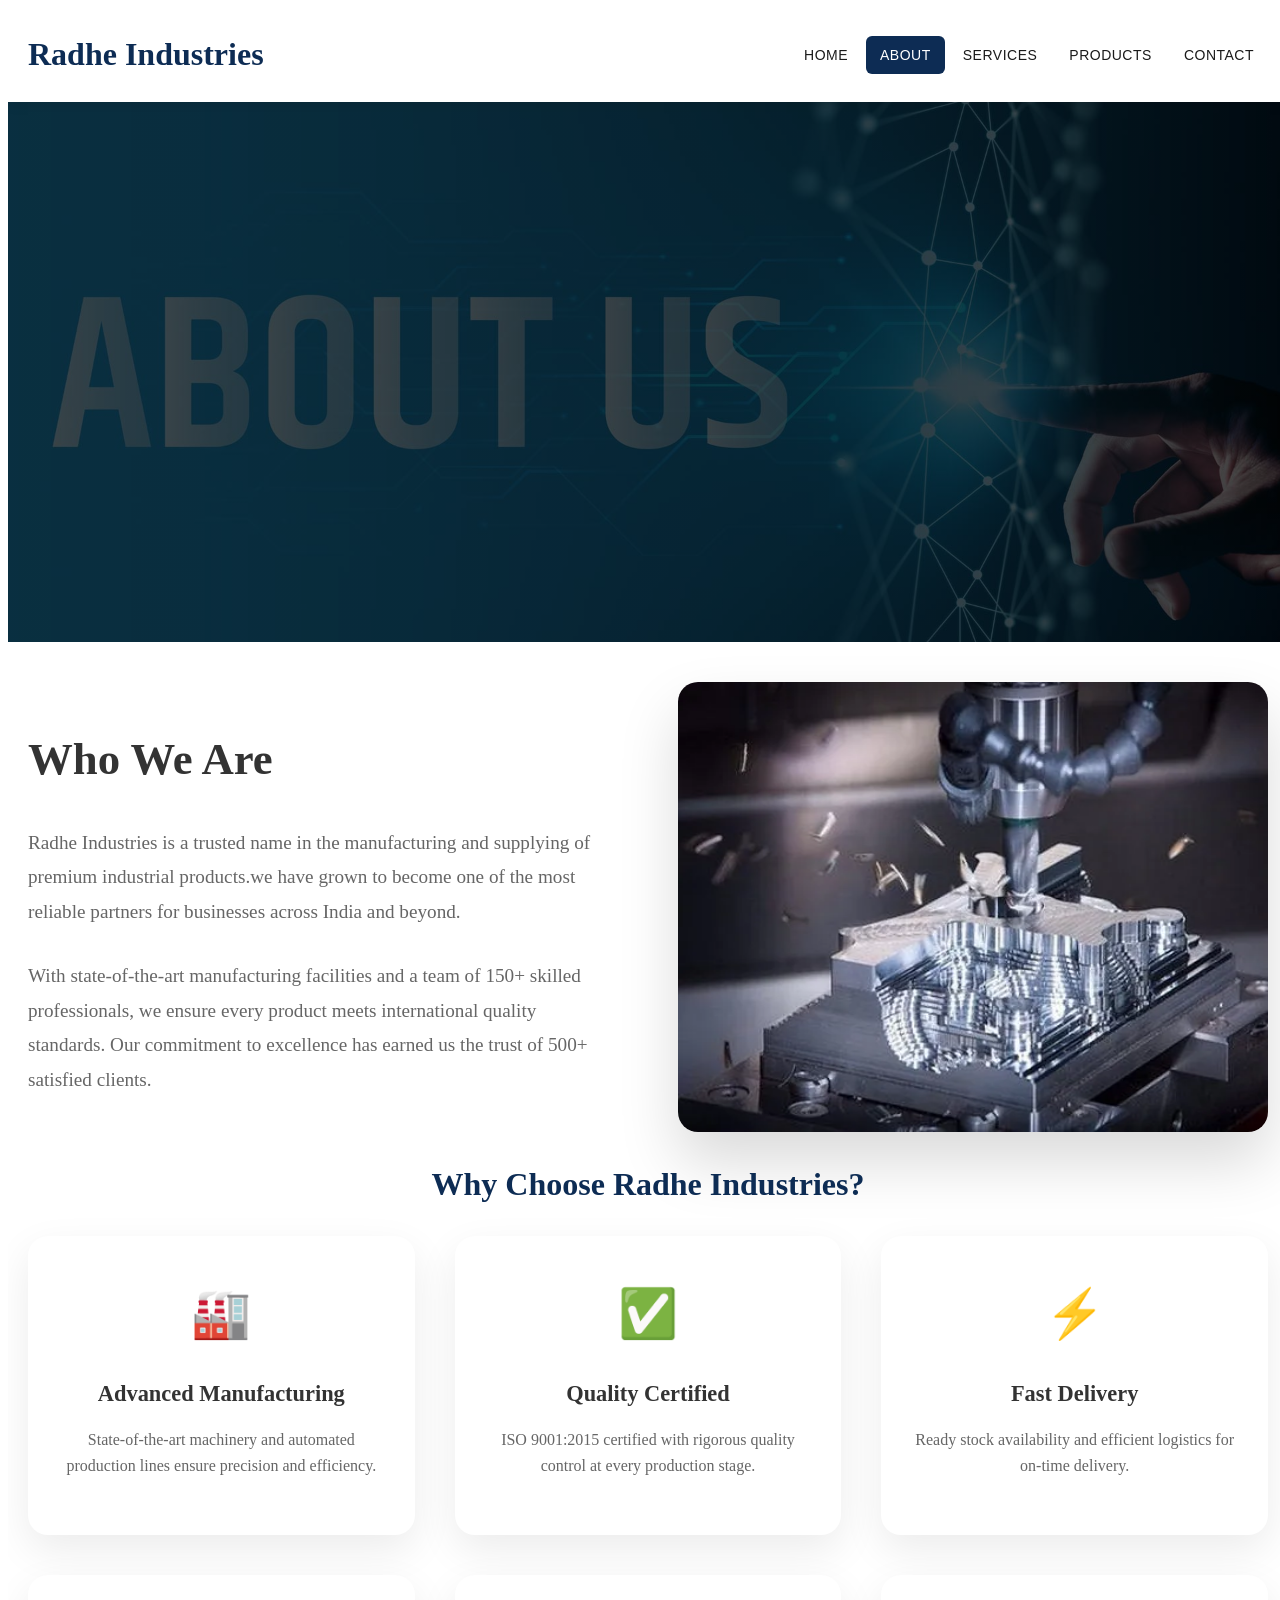
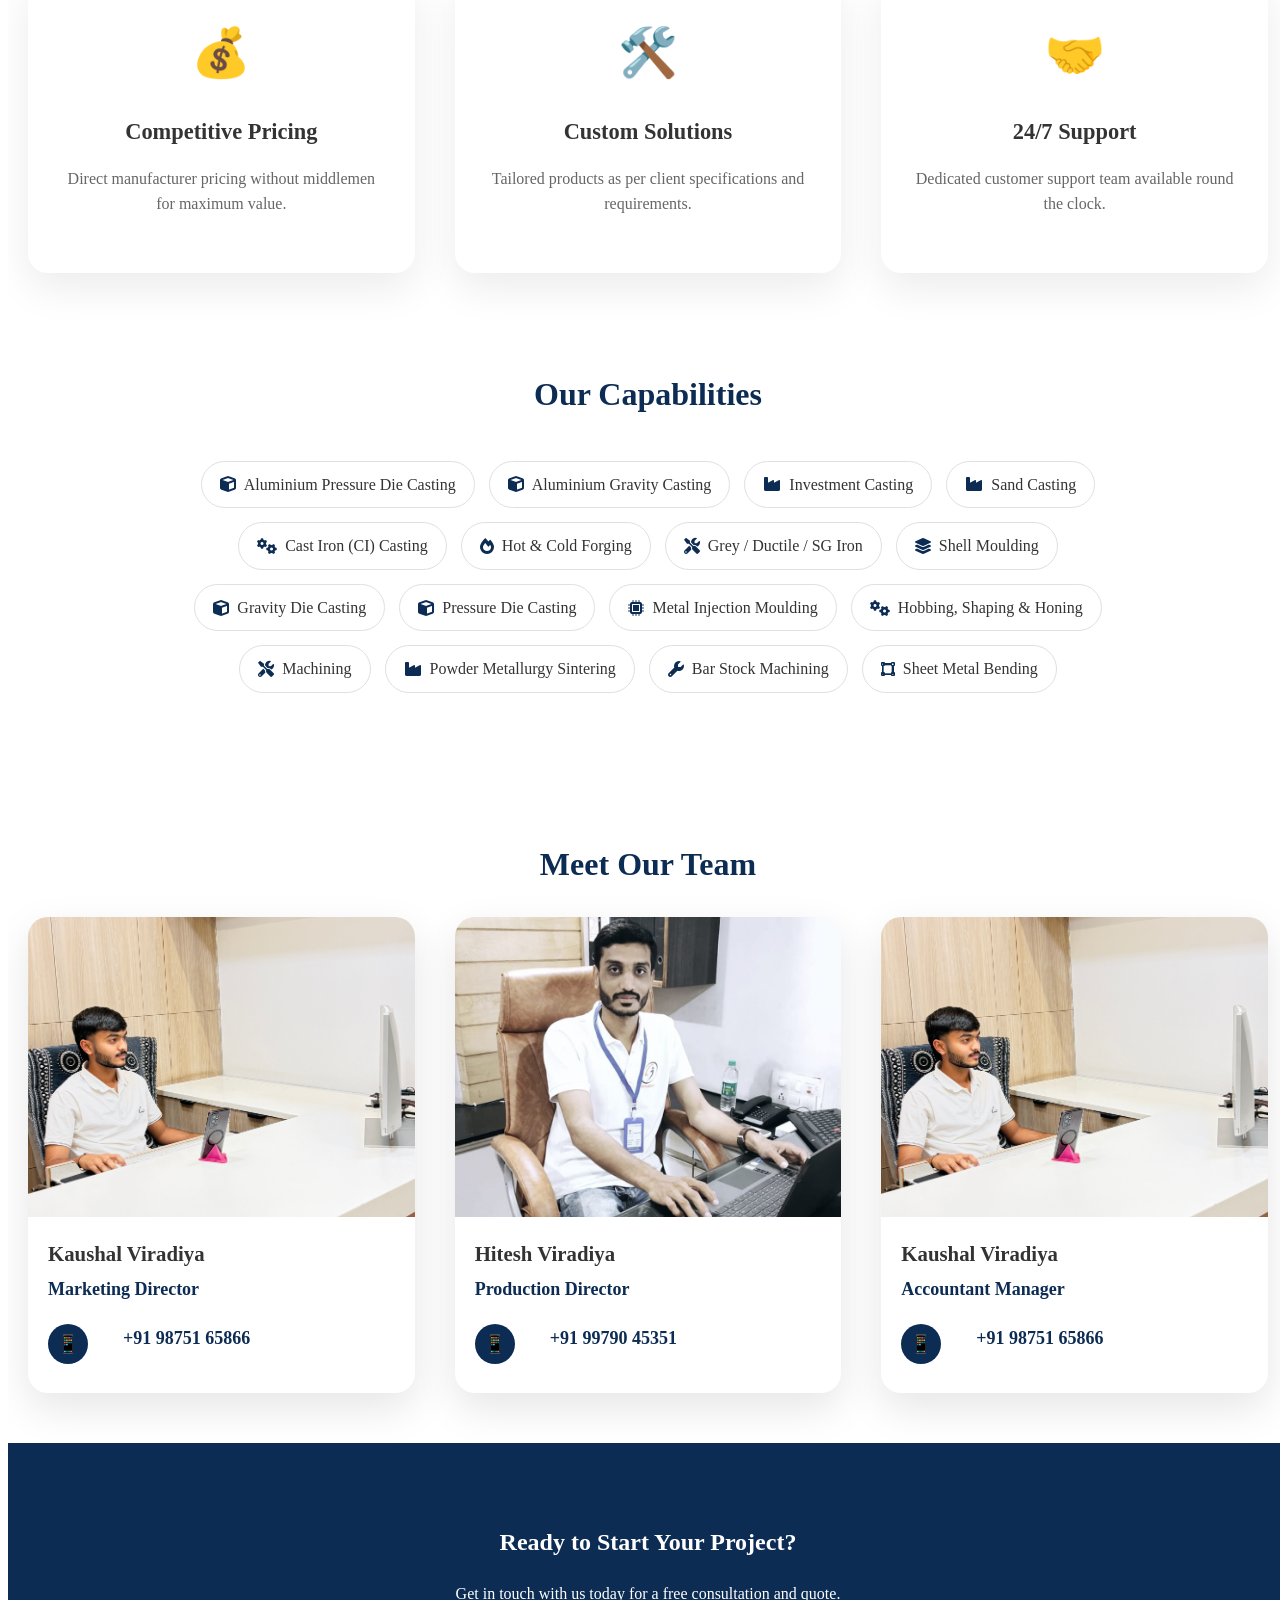
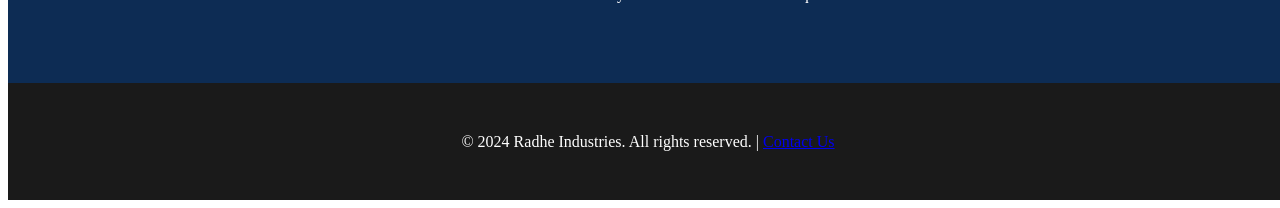
==== commit a8c44351: "Add service tab" ====
--- a/about.html
+++ b/about.html
@@ -7,6 +7,7 @@
     <link rel="stylesheet" href="css/style.css">
     <link rel="stylesheet" href="css/about.css"> <!-- Additional about page styles -->
     <link href="https://fonts.googleapis.com/css2?family=Poppins:wght@300;400;600;700&display=swap" rel="stylesheet">
+    <link rel="stylesheet" href="https://cdnjs.cloudflare.com/ajax/libs/font-awesome/6.0.0/css/all.min.css">
 </head>
 <body>
     <!-- Header (Same as index) -->
@@ -18,6 +19,7 @@
           <nav class="nav">
             <a href="index.html#home">Home</a>
             <a href="about.html" class="active">About</a>
+            <a href="service.html">Services</a>
             <a href="product.html">Products</a>
             <a href="contact.html">Contact</a>
           </nav>
@@ -50,7 +52,7 @@
     </section>
 
     <!-- Why Choose Us -->
-    <section class="why-choose-us">
+    <section>
         <div class="container">
             <h2 class="section-title">Why Choose Radhe Industries?</h2>
             <div class="features-grid">
@@ -88,36 +90,72 @@
         </div>
     </section>
 
+    <!-- CAPABILITIES SECTION -->
+    <section class="capabilities-tags premium">
+        <div class="container">
+
+            <div class="cap-header">
+                <h2>Our Capabilities</h2>
+                <!-- <p>Comprehensive manufacturing solutions tailored to industry needs</p> -->
+            </div>
+
+            <div class="cap-tags">
+
+                <span data-img="images\aluminium_pressure_casting.jpg"><i class="fas fa-cube"></i> Aluminium Pressure Die Casting</span>
+                <span data-img="images\aluminum_gravity_castings.jpg"><i class="fas fa-cube"></i> Aluminium Gravity Casting</span>
+                <span data-img="images\Investment_Casting.jpg"><i class="fas fa-industry"></i> Investment Casting</span>
+                <span data-img="images\sand_casting.jpg"><i class="fas fa-industry"></i> Sand Casting</span>
+                <span data-img="images\ci_casting.jpg"><i class="fas fa-cogs"></i> Cast Iron (CI) Casting</span>
+                <span data-img="images\hot_forging.jpg"><i class="fas fa-fire"></i> Hot & Cold Forging</span>
+                <span data-img="images\Ductile_Iron_Casting.jpg"><i class="fas fa-tools"></i> Grey / Ductile / SG Iron</span>
+                <span data-img="images\shell_mould_casting.jpg"><i class="fas fa-layer-group"></i> Shell Moulding</span>
+                <span data-img="images\gravity_die_casting.jpg"><i class="fas fa-cube"></i> Gravity Die Casting</span>
+                <span data-img="images\pressure_die_casting.jpg"><i class="fas fa-cube"></i> Pressure Die Casting</span>
+                <span data-img="images\metal_injection_molding.jpg"><i class="fas fa-microchip"></i> Metal Injection Moulding</span>
+                <span data-img="images\hobbing.jpg"><i class="fas fa-cogs"></i> Hobbing, Shaping & Honing</span>
+                <span data-img="images\machining_components.jpg"><i class="fas fa-tools"></i> Machining</span>
+                <span data-img="images\powder_metallurgy.jpg"><i class="fas fa-industry"></i> Powder Metallurgy Sintering</span>
+                <span data-img="images\bar_stock_machining.jpg"><i class="fas fa-wrench"></i> Bar Stock Machining</span>
+                <span data-img="images\sheet_metal_bend.jpg"><i class="fas fa-vector-square"></i> Sheet Metal Bending</span>
+
+            </div>
+
+        </div>
+    </section>
+
     <!-- Our Team -->
     <section class="our-team">
         <div class="container">
             <h2 class="section-title">Meet Our Team</h2>
             <div class="team-grid">
                 <div class="team-member">
-                    <img src="images/team1.jpg" alt="Mr. Kaushal Viradiya">
+                    <img src="images/kaushal.jpg" alt="Mr. Kaushal Viradiya">
                     <h3>Kaushal Viradiya</h3>
                     <p>Marketing Director</p>
                     <div class="social-links">
-                        <a href="#">📘</a>
+                        <!-- <a href="#">📘</a> -->
                         <a href="#">📱</a>
+                        <p> +91 98751 65866 </p>
                     </div>
                 </div>
                 <div class="team-member">
-                    <img src="images/team2.jpg" alt="Mr. Hitesh Viradiya">
+                    <img src="images/hitesh.jpg" alt="Mr. Hitesh Viradiya">
                     <h3>Hitesh Viradiya</h3>
-                    <p>Managing Director</p>
+                    <p>Production Director</p>
                     <div class="social-links">
-                        <a href="#">📘</a>
+                        <!-- <a href="#">📘</a> -->
                         <a href="#">📱</a>
+                        <p> +91 99790 45351 </p>
                     </div>
                 </div>
                 <div class="team-member">
-                    <img src="images/team3.jpg" alt="Mr. Sandip Viradiya">
-                    <h3>Sandip Viradiya</h3>
-                    <p>Production Manager</p>
+                    <img src="images/kaushal.jpg" alt="Mr. Kaushal Viradiya">
+                    <h3>Kaushal Viradiya</h3>
+                    <p>Accountant Manager</p>
                     <div class="social-links">
-                        <a href="#">📘</a>
+                        <!-- <a href="#">📘</a> -->
                         <a href="#">📱</a>
+                        <p> +91 98751 65866 </p>
                     </div>
                 </div>
             </div>
@@ -130,7 +168,7 @@
             <div class="cta-content">
                 <h2>Ready to Start Your Project?</h2>
                 <p>Get in touch with us today for a free consultation and quote.</p>
-                <a href="contact.html" class="cta-btn">Contact Us Now</a>
+                <!-- <a href="contact.html" class="cta-btn">Contact Us Now</a> -->
             </div>
         </div>
     </section>
@@ -142,6 +180,11 @@
         </div>
     </footer>
 
+    <div class="image-modal" id="imageModal">
+    <span class="close-btn">&times;</span>
+    <img id="modalImg" src="" alt="">
+    </div>
+
     <script src="js/script.js"></script>
     <script src="js/about.js"></script>
 </body>
--- a/css/style.css
+++ b/css/style.css
@@ -177,6 +177,12 @@
     color: var(--primary);
 }
 
+.product-container {
+    max-width: 100%; 
+    margin: 0 auto; 
+    padding: 0 20px;
+}
+
 .products-grid {
     display: grid;
     grid-template-columns: repeat(3, 1fr);
@@ -321,6 +327,10 @@
   .hamburger { 
     display: flex; 
     }
+
+  .product-container {
+    padding: 0;
+}
 }
 
 @media(max-width: 992px) {
--- a/css/about.css
+++ b/css/about.css
@@ -13,6 +13,11 @@
     color: var(--white);
 }
 
+.company-overview {
+    margin-top: 40px;
+    margin-bottom: 20px;
+}
+
 .overview-content {
     display: grid;
     grid-template-columns: 1fr 1fr;
@@ -71,7 +76,7 @@
 
 .team-grid {
     display: grid;
-    grid-template-columns: repeat(auto-fit, minmax(280px, 1fr));
+    grid-template-columns: repeat(auto-fit, minmax(300px, 1fr));
     gap: 40px;
 }
 
@@ -89,7 +94,7 @@
 
 .team-member img {
     width: 100%;
-    height: 200px;
+    height: 300px;
     object-fit: cover;
 }
 
@@ -102,7 +107,8 @@
 
 .team-member p {
     color: var(--primary);
-    font-weight: 600;
+    font-weight: 900;
+    font-size: large;
     padding: 0 20px 20px 20px;
     margin: 0;
 }
@@ -130,6 +136,115 @@
 .social-links a:hover {
     background: var(--primary);
     transform: scale(1.1);
+}
+
+/* PREMIUM TAG SECTION */
+.capabilities-tags.premium {
+    padding: 70px 0;
+    background: var(--white);
+}
+
+/* HEADER */
+.cap-header {
+    text-align: center;
+    margin-bottom: 40px;
+}
+
+.cap-header h2 {
+    font-size: 32px;
+    color: var(--primary);
+    margin-bottom: 10px;
+}
+
+.cap-header p {
+    font-size: 15px;
+    color: #666;
+}
+
+/* TAG CONTAINER */
+.cap-tags {
+    display: flex;
+    flex-wrap: wrap;
+    justify-content: center;
+    gap: 14px;
+    max-width: 950px;
+    margin: auto;
+}
+
+/* TAG */
+.cap-tags span {
+    display: flex;
+    align-items: center;
+    gap: 8px;
+    padding: 10px 18px;
+    border: 1px solid var(--border);
+    border-radius: 30px;
+    color: #333;
+    background: var(--white);
+    transition: all 0.3s ease;
+    position: relative;
+    overflow: hidden;
+    z-index: 1;
+}
+
+/* ICON */
+.cap-tags span i {
+    color: var(--primary);
+    transition: 0.3s;
+    z-index: 1;
+}
+
+.cap-tags span:hover::before {
+    width: 100%;
+}
+
+.cap-tags span:hover {
+    background:  var(--primary);
+    color: var(--white);
+    border-color: var(--primary);
+    transform: translateY(-2px);
+}
+
+.cap-tags span:hover i {
+    color: var(--white);
+}
+
+/* MODAL BACKGROUND */
+.image-modal {
+    position: fixed;
+    top: 0;
+    left: 0;
+    width: 100%;
+    height: 100%;
+    backdrop-filter: blur(8px);
+    background: rgba(0,0,0,0.6);
+    display: none;
+    align-items: center;
+    justify-content: center;
+    z-index: 9999;
+}
+
+/* SHOW MODAL */
+.image-modal.active {
+    display: flex;
+}
+
+/* IMAGE */
+.image-modal img {
+    max-width: 80%;
+    max-height: 80%;
+    border-radius: 10px;
+    box-shadow: 0 10px 40px rgba(0,0,0,0.5);
+}
+
+/* CLOSE BUTTON */
+.close-btn {
+    position: absolute;
+    top: 20px;
+    right: 30px;
+    font-size: 35px;
+    color: #fff;
+    cursor: pointer;
 }
 
 /* Responsive */
@@ -144,4 +259,13 @@
         gap: 40px;
         text-align: center;
     }
+
+   .cap-header h2 {
+        font-size: 26px;
+    }
+
+    .cap-tags span {
+        font-size: 13px;
+        padding: 8px 14px;
+    }
 }
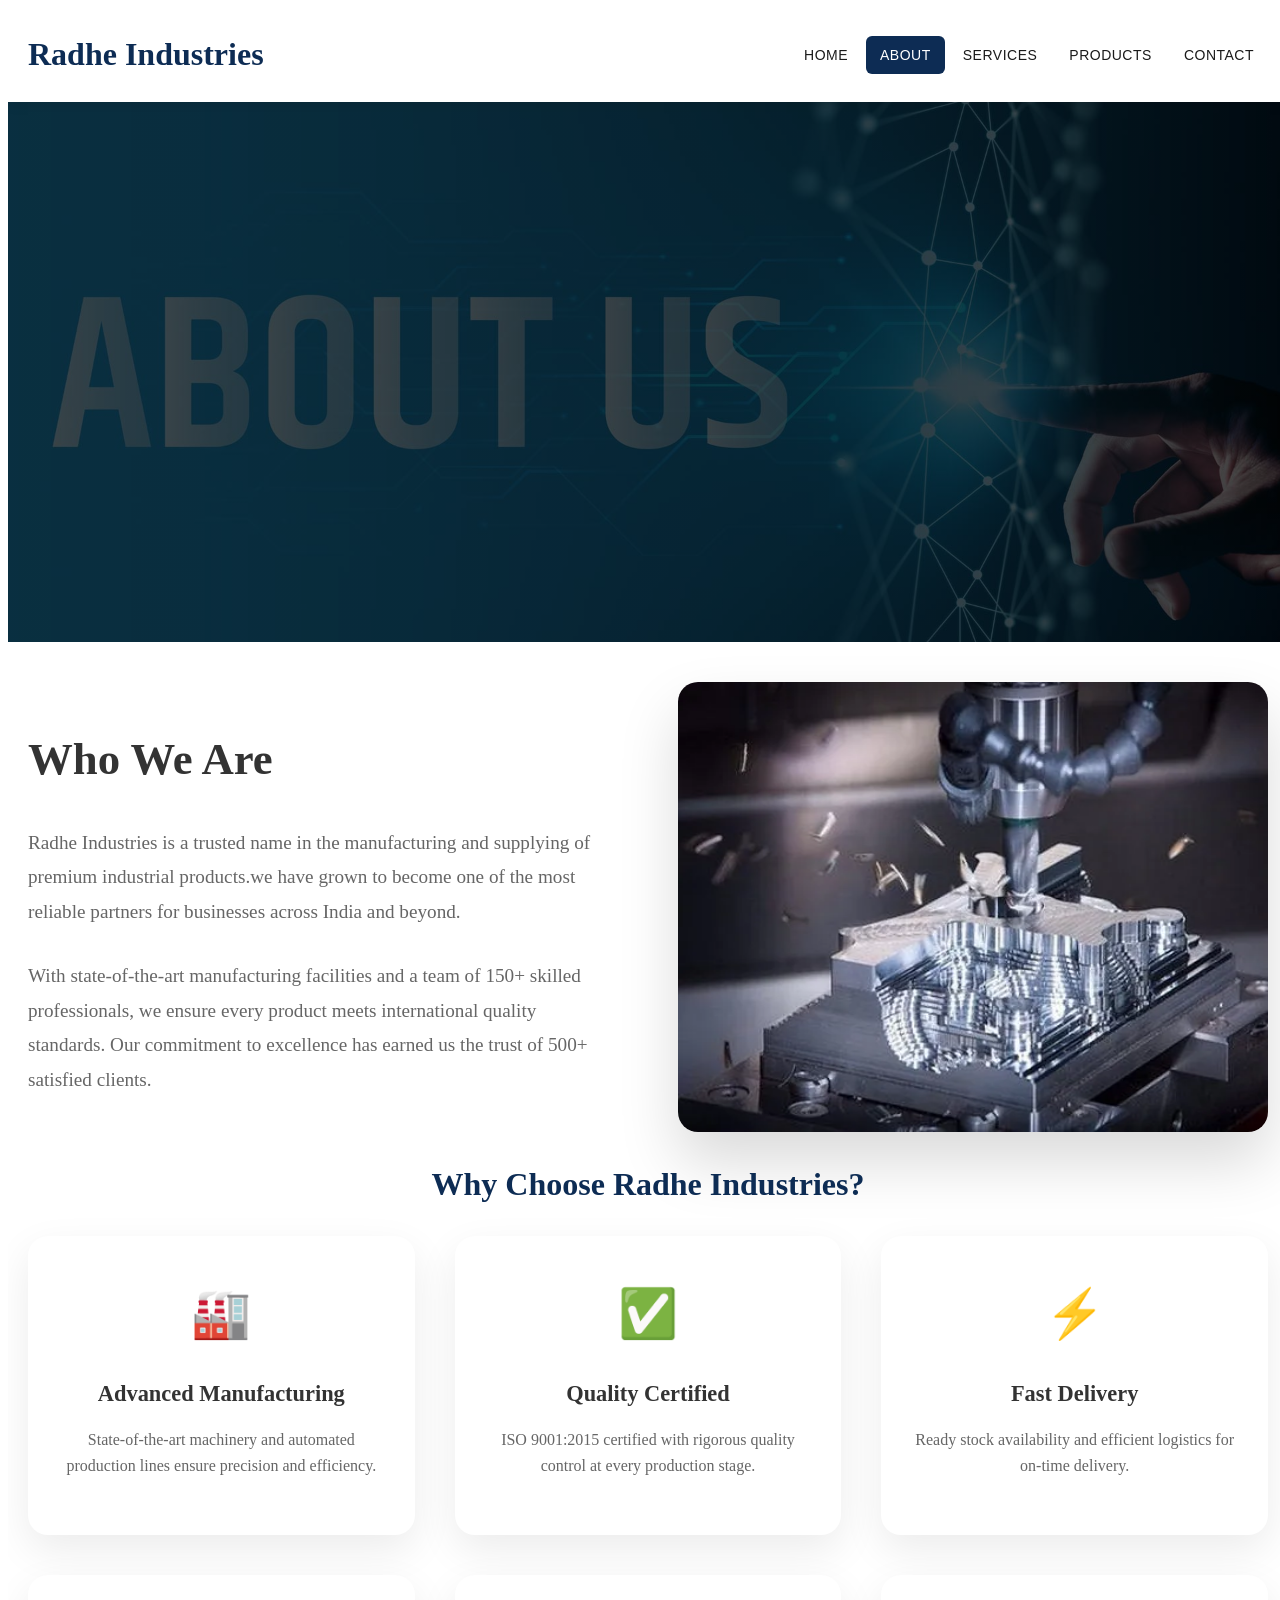
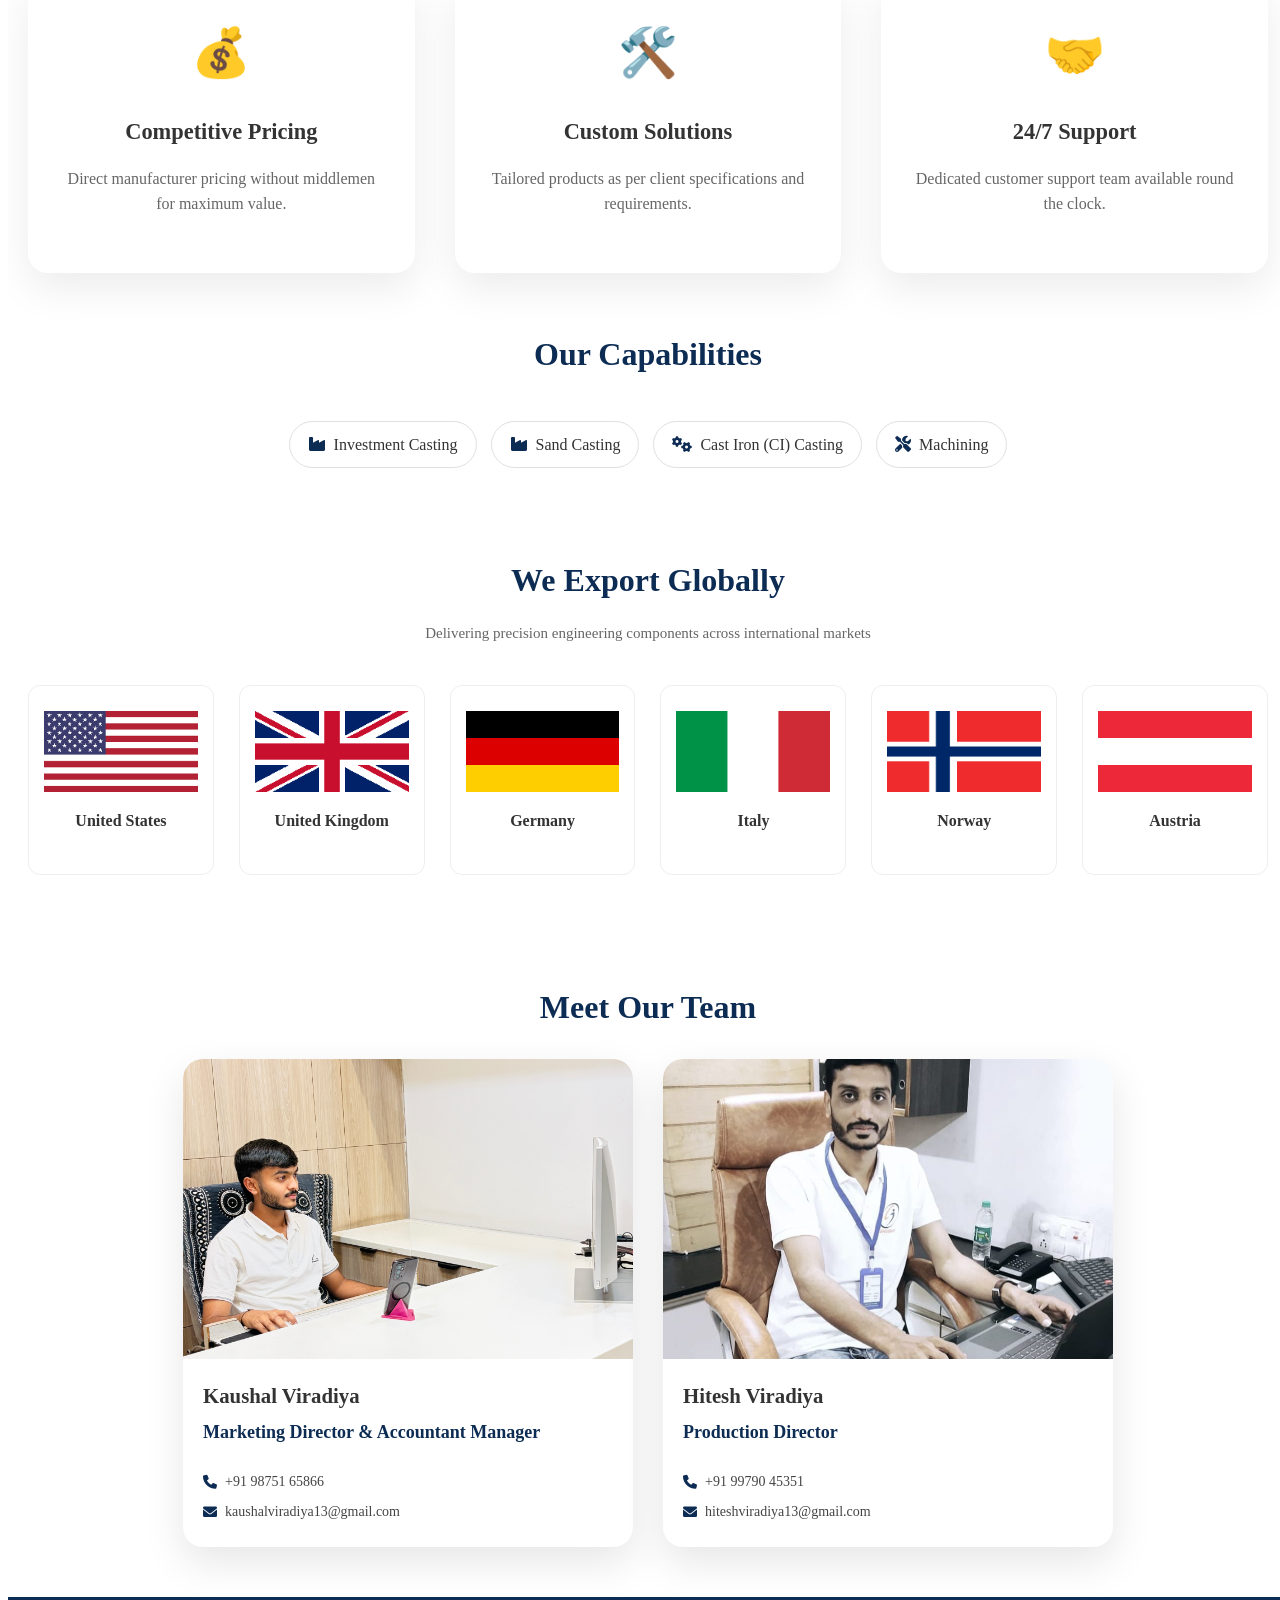
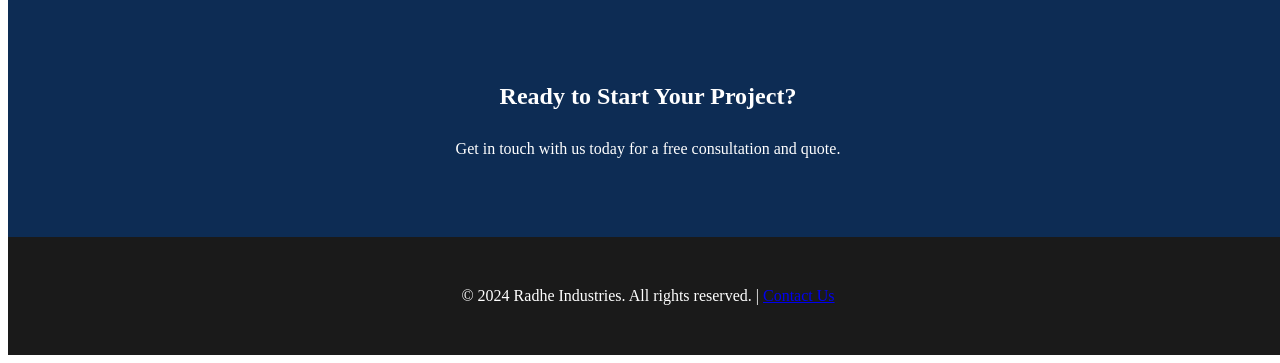
==== commit 7bf70160: "18 april - add country and make some changes" ====
--- a/about.html
+++ b/about.html
@@ -33,6 +33,7 @@
 
     <!-- Hero About Section -->
     <div class="hero-about">
+        <!-- <img src="images/about_us_bg_image.jpg" alt="About Image"> -->
     </div>
 
     <!-- Company Overview -->
@@ -101,22 +102,68 @@
 
             <div class="cap-tags">
 
-                <span data-img="images\aluminium_pressure_casting.jpg"><i class="fas fa-cube"></i> Aluminium Pressure Die Casting</span>
-                <span data-img="images\aluminum_gravity_castings.jpg"><i class="fas fa-cube"></i> Aluminium Gravity Casting</span>
+                <!-- <span data-img="images\aluminium_pressure_casting.jpg"><i class="fas fa-cube"></i> Aluminium Pressure Die Casting</span>
+                <span data-img="images\aluminum_gravity_castings.jpg"><i class="fas fa-cube"></i> Aluminium Gravity Casting</span> -->
                 <span data-img="images\Investment_Casting.jpg"><i class="fas fa-industry"></i> Investment Casting</span>
                 <span data-img="images\sand_casting.jpg"><i class="fas fa-industry"></i> Sand Casting</span>
                 <span data-img="images\ci_casting.jpg"><i class="fas fa-cogs"></i> Cast Iron (CI) Casting</span>
-                <span data-img="images\hot_forging.jpg"><i class="fas fa-fire"></i> Hot & Cold Forging</span>
+                <!-- <span data-img="images\hot_forging.jpg"><i class="fas fa-fire"></i> Hot & Cold Forging</span>
                 <span data-img="images\Ductile_Iron_Casting.jpg"><i class="fas fa-tools"></i> Grey / Ductile / SG Iron</span>
                 <span data-img="images\shell_mould_casting.jpg"><i class="fas fa-layer-group"></i> Shell Moulding</span>
                 <span data-img="images\gravity_die_casting.jpg"><i class="fas fa-cube"></i> Gravity Die Casting</span>
                 <span data-img="images\pressure_die_casting.jpg"><i class="fas fa-cube"></i> Pressure Die Casting</span>
                 <span data-img="images\metal_injection_molding.jpg"><i class="fas fa-microchip"></i> Metal Injection Moulding</span>
-                <span data-img="images\hobbing.jpg"><i class="fas fa-cogs"></i> Hobbing, Shaping & Honing</span>
+                <span data-img="images\hobbing.jpg"><i class="fas fa-cogs"></i> Hobbing, Shaping & Honing</span> -->
                 <span data-img="images\machining_components.jpg"><i class="fas fa-tools"></i> Machining</span>
-                <span data-img="images\powder_metallurgy.jpg"><i class="fas fa-industry"></i> Powder Metallurgy Sintering</span>
+                <!-- <span data-img="images\powder_metallurgy.jpg"><i class="fas fa-industry"></i> Powder Metallurgy Sintering</span>
                 <span data-img="images\bar_stock_machining.jpg"><i class="fas fa-wrench"></i> Bar Stock Machining</span>
-                <span data-img="images\sheet_metal_bend.jpg"><i class="fas fa-vector-square"></i> Sheet Metal Bending</span>
+                <span data-img="images\sheet_metal_bend.jpg"><i class="fas fa-vector-square"></i> Sheet Metal Bending</span> -->
+
+            </div>
+
+        </div>
+    </section>
+
+    <!-- EXPORT SECTION -->
+    <section class="export-section">
+        <div class="container">
+
+            <div class="section-header">
+                <h2>We Export Globally</h2>
+                <p>Delivering precision engineering components across international markets</p>
+            </div>
+
+            <div class="export-grid">
+
+                <div class="export-card">
+                    <img src="images/flags/usa.png" alt="USA">
+                    <h3>United States</h3>
+                </div>
+
+                <div class="export-card">
+                    <img src="images/flags/uk.png" alt="UK">
+                    <h3>United Kingdom</h3>
+                </div>
+
+                <div class="export-card">
+                    <img src="images/flags/germany.png" alt="Germany">
+                    <h3>Germany</h3>
+                </div>
+
+                <div class="export-card">
+                    <img src="images/flags/italy.png" alt="Italy">
+                    <h3>Italy</h3>
+                </div>
+
+                <div class="export-card">
+                    <img src="images/flags/norway.png" alt="Norway">
+                    <h3>Norway</h3>
+                </div>
+
+                <div class="export-card">
+                    <img src="images/flags/austria.png" alt="Austria">
+                    <h3>Austria</h3>
+                </div>
 
             </div>
 
@@ -131,11 +178,21 @@
                 <div class="team-member">
                     <img src="images/kaushal.jpg" alt="Mr. Kaushal Viradiya">
                     <h3>Kaushal Viradiya</h3>
-                    <p>Marketing Director</p>
+                    <p>Marketing Director & Accountant Manager</p>
+                    <!-- <p>Accountant Manager</p> -->
                     <div class="social-links">
-                        <!-- <a href="#">📘</a> -->
+                        <!-- <a href="#">📘</a>
                         <a href="#">📱</a>
-                        <p> +91 98751 65866 </p>
+                        <p> +91 98751 65866 </p> -->
+                        <div class="contact-item">
+                            <i class="fas fa-phone"></i>
+                            <a href="tel:+919875165866">+91 98751 65866</a>
+                        </div>
+
+                        <div class="contact-item">
+                            <i class="fas fa-envelope"></i>
+                            <a href="mailto:kaushalviradiya13@gmail.com">kaushalviradiya13@gmail.com</a>
+                        </div>
                     </div>
                 </div>
                 <div class="team-member">
@@ -143,21 +200,30 @@
                     <h3>Hitesh Viradiya</h3>
                     <p>Production Director</p>
                     <div class="social-links">
-                        <!-- <a href="#">📘</a> -->
+                        <!-- <a href="#">📘</a>
                         <a href="#">📱</a>
-                        <p> +91 99790 45351 </p>
+                        <p> +91 99790 45351 </p> -->
+                        <div class="contact-item">
+                            <i class="fas fa-phone"></i>
+                            <a href="tel:+919979045351">+91 99790 45351</a>
+                        </div>
+
+                        <div class="contact-item">
+                            <i class="fas fa-envelope"></i>
+                            <a href="mailto:hiteshviradiya13@gmail.com">hiteshviradiya13@gmail.com</a>
+                        </div>
                     </div>
                 </div>
-                <div class="team-member">
+                <!-- <div class="team-member">
                     <img src="images/kaushal.jpg" alt="Mr. Kaushal Viradiya">
                     <h3>Kaushal Viradiya</h3>
                     <p>Accountant Manager</p>
                     <div class="social-links">
-                        <!-- <a href="#">📘</a> -->
+                        
                         <a href="#">📱</a>
                         <p> +91 98751 65866 </p>
                     </div>
-                </div>
+                </div> -->
             </div>
         </div>
     </section>
--- a/css/about.css
+++ b/css/about.css
@@ -76,8 +76,9 @@
 
 .team-grid {
     display: grid;
-    grid-template-columns: repeat(auto-fit, minmax(300px, 1fr));
-    gap: 40px;
+    grid-template-columns: repeat(auto-fit, minmax(350px, 450px));
+    justify-content: center;
+    gap: 30px;
 }
 
 .team-member {
@@ -115,32 +116,40 @@
 
 .social-links {
     display: flex;
-    gap: 15px;
+    flex-direction: column;
     padding: 0 20px 20px 20px;
 }
 
-.social-links a {
-    width: 40px;
-    height: 40px;
-    background: var(--primary);
-    color: var(--white);
-    display: flex;
-    align-items: center;
-    justify-content: center;
-    border-radius: 50%;
-    text-decoration: none;
-    font-size: 1.1rem;
-    transition: all 0.3s;
-}
-
-.social-links a:hover {
-    background: var(--primary);
-    transform: scale(1.1);
+.contact-item {
+  display: flex;
+  align-items: center;
+  gap: 8px;
+  font-size: 14px;
+  color: #444;
+  margin: 4px 0;
+}
+
+.contact-item i {
+  color: var(--primary); 
+  font-size: 14px;
+}
+
+.contact-item span {
+  word-break: break-all;
+}
+
+.contact-item a {
+  text-decoration: none;
+  color: #444;
+}
+
+.contact-item a:hover {
+  color: #d4261e;
 }
 
 /* PREMIUM TAG SECTION */
 .capabilities-tags.premium {
-    padding: 70px 0;
+    padding: 30px 0;
     background: var(--white);
 }
 
@@ -243,11 +252,71 @@
     top: 20px;
     right: 30px;
     font-size: 35px;
-    color: #fff;
+    color: var(--white);
     cursor: pointer;
 }
 
+/* EXPORT SECTION */
+.export-section {
+    padding: 30px 0;
+    background: var(--white);
+    text-align: center;
+}
+
+.section-header h2 {
+    font-size: 32px;
+    margin-bottom: 10px;
+    color: var(--primary);
+}
+
+.section-header p {
+    font-size: 15px;
+    color: #666;
+    margin-bottom: 40px;
+}
+
+/* GRID */
+.export-grid {
+    display: grid;
+    grid-template-columns: repeat(auto-fit, minmax(180px, 1fr));
+    gap: 25px;
+}
+
+/* CARD */
+.export-card {
+    background: var(--white);
+    border: 1px solid #eee;
+    border-radius: 12px;
+    padding: 25px 15px;
+    transition: 0.3s ease;
+    cursor: pointer;
+}
+
+/* TITLE */
+.export-card h3 {
+    font-size: 16px;
+    color: #333;
+}
+
+/* HOVER EFFECT */
+.export-card:hover {
+    transform: translateY(-5px);
+    border-color: var(--primary);
+    box-shadow: 0 10px 25px rgba(0,0,0,0.08);
+}
+
+.export-card:hover h3 {
+    color: var(--primary);
+}
+
 /* Responsive */
+@media (max-width: 970px) {
+    .team-grid {
+        grid-template-columns: repeat(auto-fit, minmax(300px, 1fr));
+        justify-content: center;
+    }
+}
+
 @media (max-width: 768px) {
     .hero-about {
         height: 40vh;   /* smaller height */
@@ -268,4 +337,23 @@
         font-size: 13px;
         padding: 8px 14px;
     }
-}+}
+
+@media (max-width: 424px) {
+    .hero-about {
+        background-position: left;
+    }
+
+    .export-card {
+        display: flex;
+        flex-direction: column;
+        align-items: center;   /* center everything */
+        justify-content: center;
+        text-align: center;
+    }
+
+    .export-card img {
+        margin-bottom: 10px;
+    }
+}
+
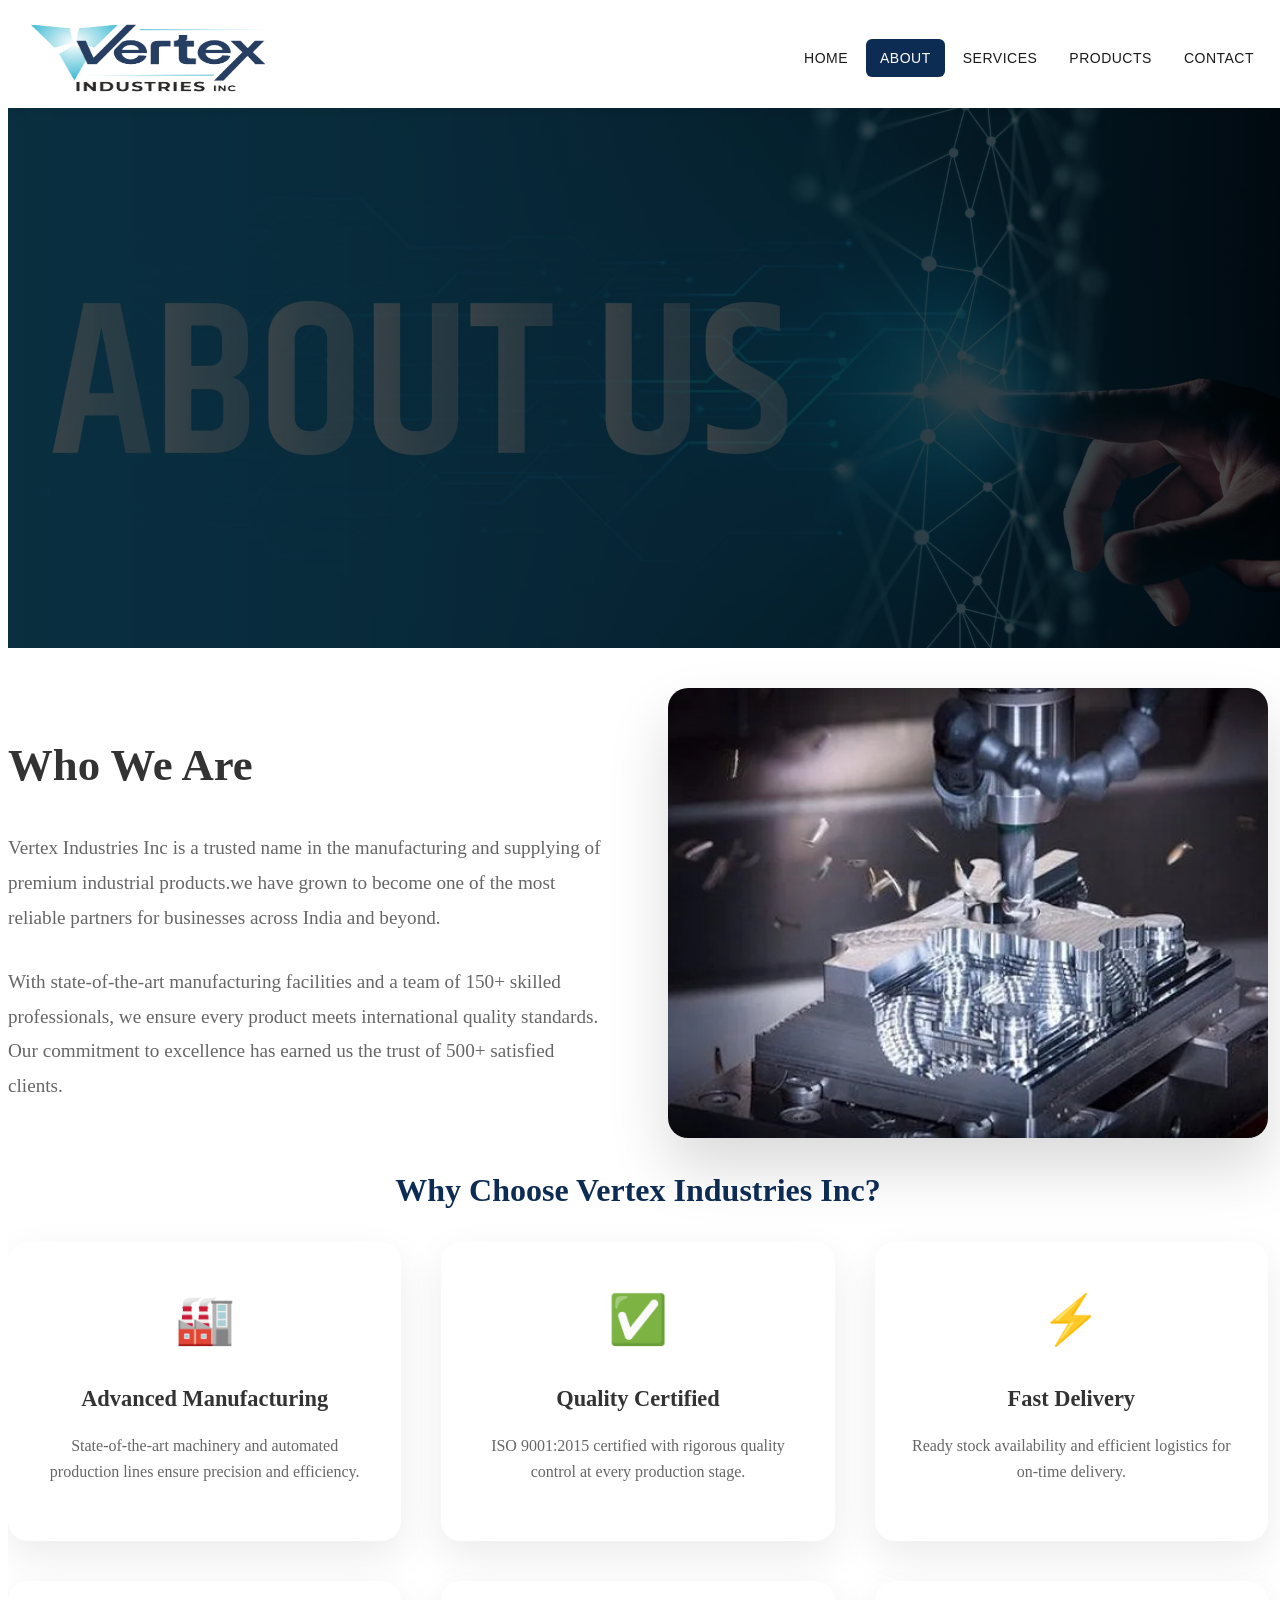
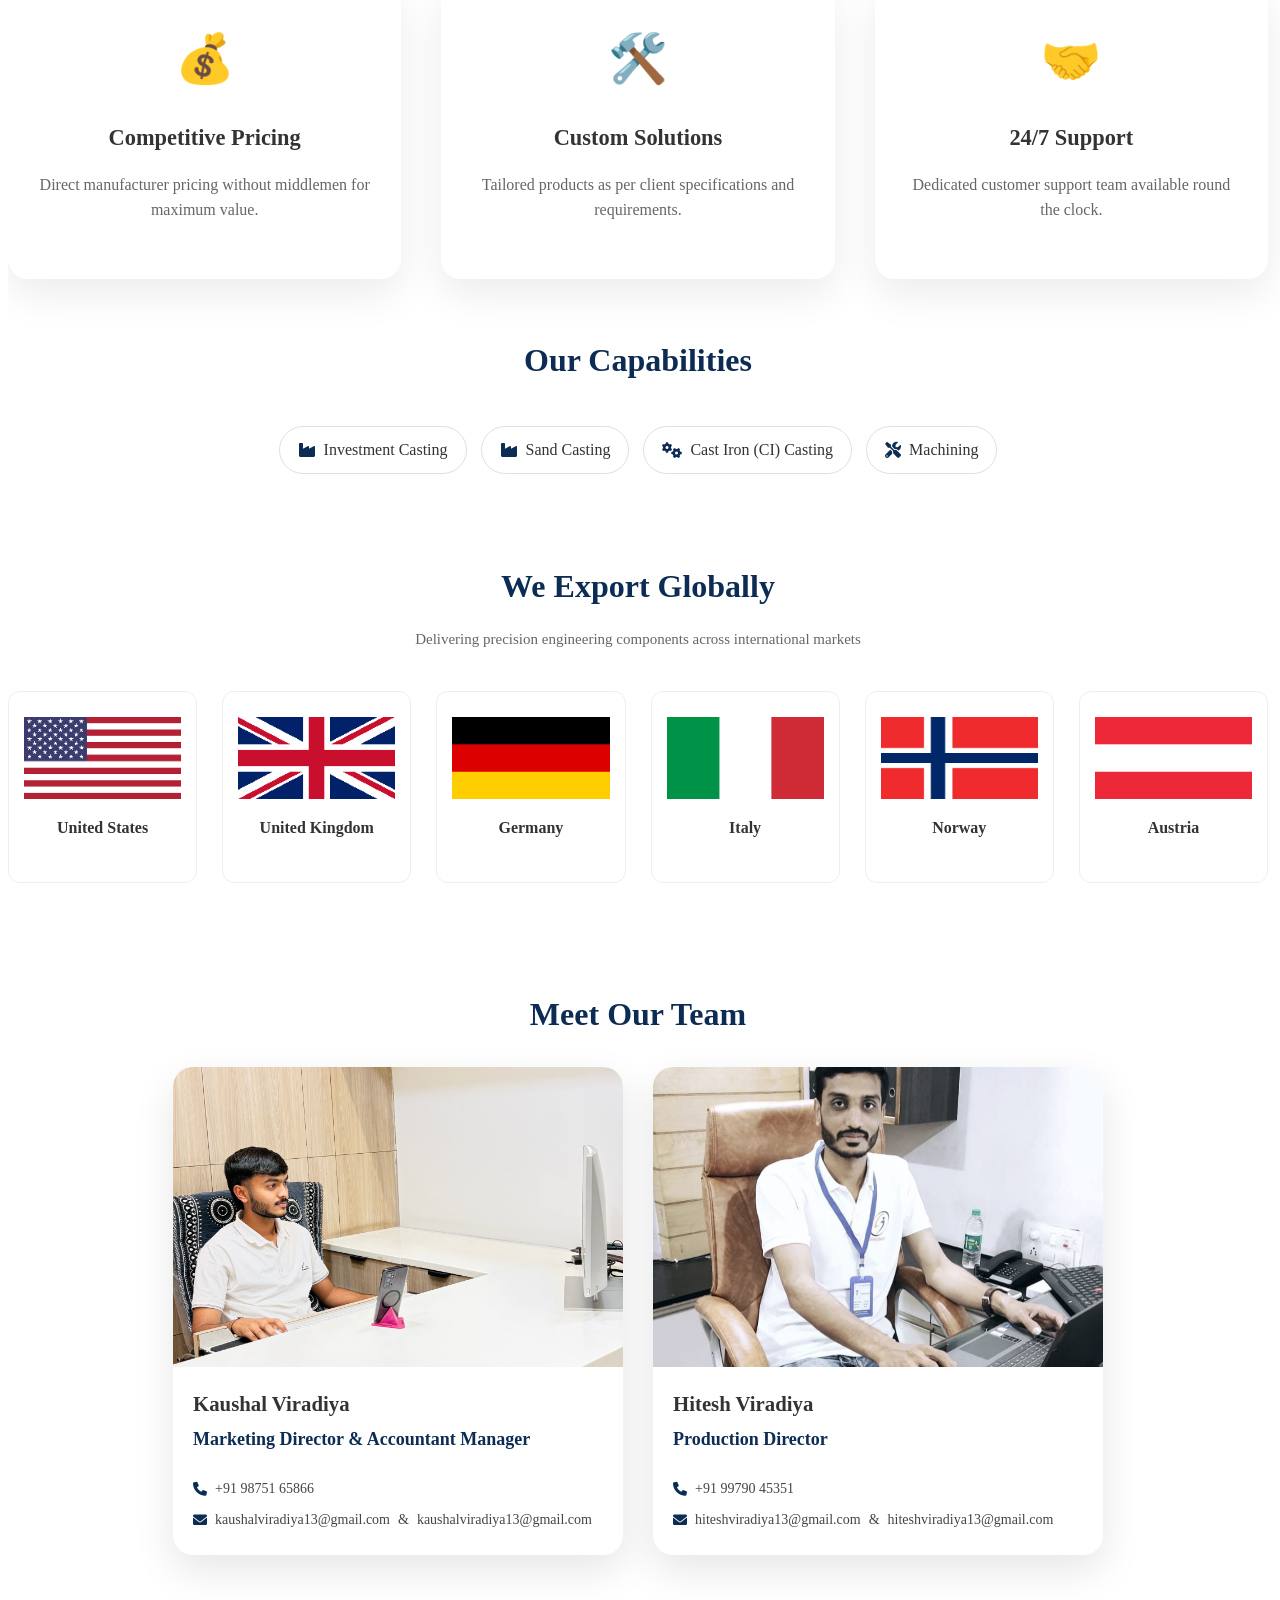
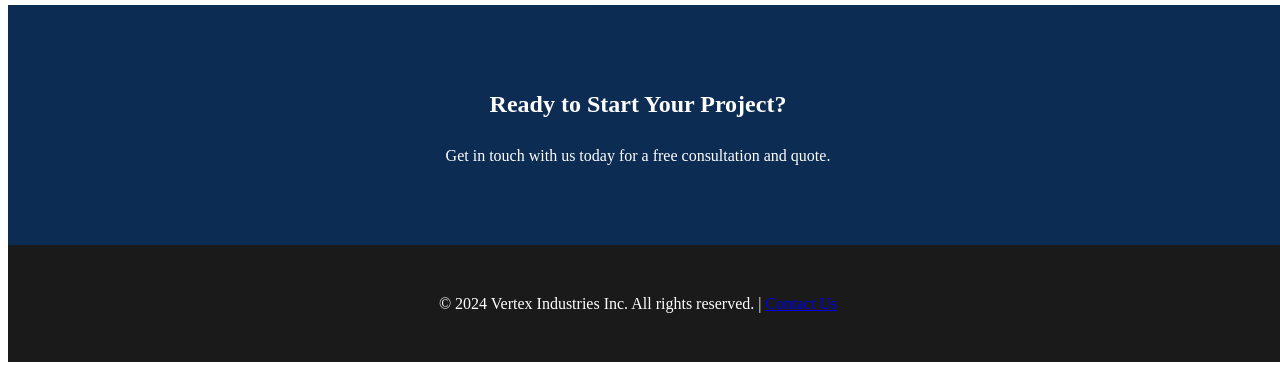
==== commit 99d151ec: "website name & logo changes" ====
--- a/about.html
+++ b/about.html
@@ -3,7 +3,7 @@
 <head>
     <meta charset="UTF-8">
     <meta name="viewport" content="width=device-width, initial-scale=1.0">
-    <title>About Us - Radhe Industries</title>
+    <title>About Us - Vertex Industries Inc</title>
     <link rel="stylesheet" href="css/style.css">
     <link rel="stylesheet" href="css/about.css"> <!-- Additional about page styles -->
     <link href="https://fonts.googleapis.com/css2?family=Poppins:wght@300;400;600;700&display=swap" rel="stylesheet">
@@ -14,7 +14,7 @@
     <header class="header">
         <div class="container header-inner">
           <a href="index.html" class="logo" style="text-decoration: none;">
-            <h1>Radhe Industries</h1>
+            <img src="images/logo.png" alt="Vertex Industries Inc Logo" class="logo-img">
           </a>
           <nav class="nav">
             <a href="index.html#home">Home</a>
@@ -42,11 +42,11 @@
             <div class="overview-content">
                 <div class="overview-text">
                     <h2>Who We Are</h2>
-                    <p>Radhe Industries is a trusted name in the manufacturing and supplying of premium industrial products.we have grown to become one of the most reliable partners for businesses across India and beyond.</p>
+                    <p>Vertex Industries Inc is a trusted name in the manufacturing and supplying of premium industrial products.we have grown to become one of the most reliable partners for businesses across India and beyond.</p>
                     <p>With state-of-the-art manufacturing facilities and a team of 150+ skilled professionals, we ensure every product meets international quality standards. Our commitment to excellence has earned us the trust of 500+ satisfied clients.</p>
                 </div>
                 <div class="overview-image">
-                    <img src="images/facility.jpg" alt="Radhe Industries Facility">
+                    <img src="images/facility.jpg" alt="Vertex Industries Inc Facility">
                 </div>
             </div>
         </div>
@@ -55,7 +55,7 @@
     <!-- Why Choose Us -->
     <section>
         <div class="container">
-            <h2 class="section-title">Why Choose Radhe Industries?</h2>
+            <h2 class="section-title">Why Choose Vertex Industries Inc?</h2>
             <div class="features-grid">
                 <div class="feature-card">
                     <div class="feature-icon">🏭</div>
@@ -192,7 +192,9 @@
                         <div class="contact-item">
                             <i class="fas fa-envelope"></i>
                             <a href="mailto:kaushalviradiya13@gmail.com">kaushalviradiya13@gmail.com</a>
-                        </div>
+                            &
+                            <a href="mailto:kaushalviradiya13@gmail.com">kaushalviradiya13@gmail.com</a>
+                        </div>  
                     </div>
                 </div>
                 <div class="team-member">
@@ -210,6 +212,8 @@
 
                         <div class="contact-item">
                             <i class="fas fa-envelope"></i>
+                            <a href="mailto:hiteshviradiya13@gmail.com">hiteshviradiya13@gmail.com</a>
+                            &
                             <a href="mailto:hiteshviradiya13@gmail.com">hiteshviradiya13@gmail.com</a>
                         </div>
                     </div>
@@ -242,7 +246,7 @@
     <!-- Footer (Same as index) -->
     <footer>
         <div class="container">
-            <p>&copy; 2024 Radhe Industries. All rights reserved. | <a href="contact.html"> Contact Us </a></p>
+            <p>&copy; 2024 Vertex Industries Inc. All rights reserved. | <a href="contact.html"> Contact Us </a></p>
         </div>
     </footer>
 
--- a/css/style.css
+++ b/css/style.css
@@ -235,7 +235,7 @@
 .container { 
     max-width: 100%; 
     margin: 0 auto; 
-    padding: 0 20px; 
+    padding: 0 20px 0 0; 
 }
 
 .header {
@@ -275,8 +275,9 @@
 }
 
 .logo img { 
-    height: 56px; 
-    width: auto; 
+    height: 100px; 
+    width: 280px;
+    display: block; 
 }
 
 img { 
--- a/css/about.css
+++ b/css/about.css
@@ -309,6 +309,15 @@
     color: var(--primary);
 }
 
+.email-list p {
+    margin: 0 0 8px;
+}
+
+.email-list a {
+    color: inherit;
+    text-decoration: none;
+}
+
 /* Responsive */
 @media (max-width: 970px) {
     .team-grid {
